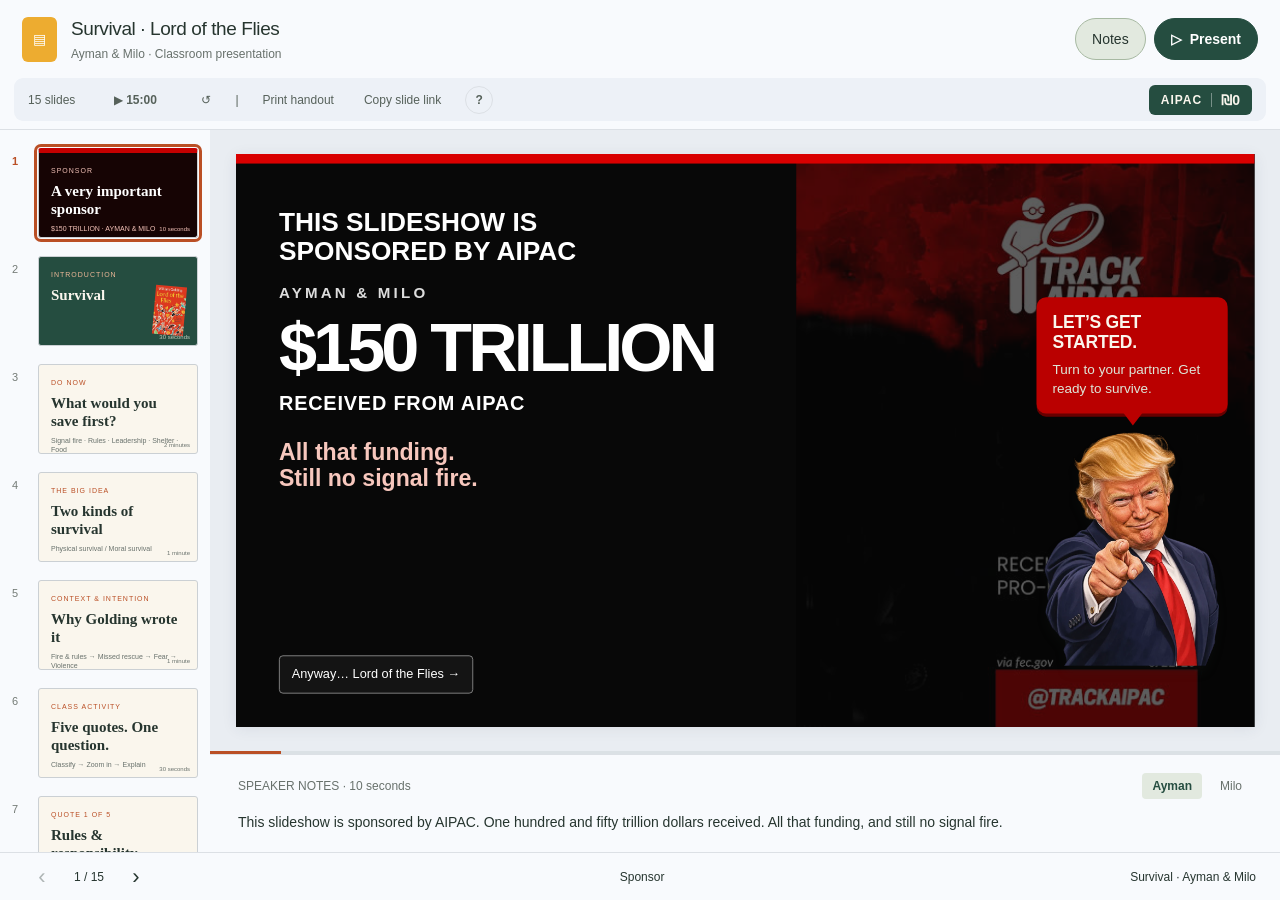
==== survival/index.html @ 1fddcd97 "Show the supplied photo after every correct lesson answer" ====
<!doctype html>
<html lang="en"><head><meta charset="utf-8"><meta name="viewport" content="width=device-width,initial-scale=1"><meta name="description" content="An interactive classroom slide deck on survival in Lord of the Flies, by Ayman and Milo."><title>Survival — Ayman & Milo</title><style>
:root{--chrome:#f8fafd;--workspace:#e9edf2;--line:#dce0e5;--ink:#26352f;--muted:#68716c;--paper:#faf6ed;--accent:#ba4f25;--green:#254d40;--sans:Arial,Helvetica,sans-serif;--serif:Georgia,'Times New Roman',serif}
*{box-sizing:border-box}body{margin:0;background:var(--chrome);font:14px var(--sans);color:var(--ink);height:100dvh;overflow:hidden}button{font:inherit;cursor:pointer;color:inherit}button:disabled{opacity:.35;cursor:default}button:focus-visible,a:focus-visible{outline:3px solid #476dba;outline-offset:3px}button{touch-action:manipulation}button svg{width:20px;height:20px;vertical-align:middle}button,a{-webkit-tap-highlight-color:transparent}h1,h2,h3,p{margin:0}h1,h2,h3{text-wrap:balance}p{text-wrap:pretty}a{color:var(--green)}.app{display:flex;flex-direction:column;height:100dvh}.top{min-height:78px;display:flex;align-items:center;justify-content:space-between;padding:12px 22px;gap:16px}.doc{display:flex;align-items:center;gap:14px;min-width:0}.doc-icon{background:#edac30;color:white;border-radius:6px;display:grid;place-items:center;width:35px;height:45px;flex-shrink:0}.doc-icon svg{width:23px}.doc-name{font-size:19px;font-weight:500;letter-spacing:-.4px}.doc-detail{color:var(--muted);font-size:12px;margin-top:7px}.tools{display:flex;gap:8px;align-items:center}.tool{border:1px solid var(--line);background:transparent;border-radius:24px;min-height:42px;padding:8px 16px;display:inline-flex;gap:8px;align-items:center;justify-content:center;white-space:nowrap}.tool:hover{background:#e5eaf1}.tool.active{background:#e2e9df;border-color:#a7b9a2}.present{background:var(--green);color:white;border-color:var(--green);font-weight:600}.present:hover{background:#193b30}.toolbar{height:43px;background:#edf1f7;margin:0 14px 8px;border-radius:9px;display:flex;align-items:center;justify-content:space-between;padding:0 14px;color:#56615a;font-size:12px}.toolbar-left{display:flex;gap:18px;align-items:center}.toolbar button{background:none;border:0;min-height:36px;padding:6px}.workspace{display:flex;flex:1;min-height:0;border-top:1px solid var(--line)}.filmstrip{width:210px;overflow-y:auto;flex-shrink:0;padding:18px 12px;background:var(--chrome)}.thumb{width:100%;display:flex;align-items:flex-start;gap:9px;border:0;background:none;text-align:left;padding:0;margin:0 0 18px}.thumb-number{color:#747b76;width:17px;font-size:11px;padding-top:7px;flex-shrink:0}.thumb-frame{border:1px solid #cbd0d4;border-radius:3px;overflow:hidden;aspect-ratio:16/9;flex:1;background:var(--paper);position:relative;pointer-events:none}.thumb[aria-current=true] .thumb-frame{outline:3px solid var(--accent);outline-offset:1px}.thumb[aria-current=true] .thumb-number{color:var(--accent);font-weight:700}.thumb-label{font:600 16px var(--serif);line-height:1.2;padding:14px 12px 6px}.thumb-label small{display:block;font:7px var(--sans);text-transform:uppercase;letter-spacing:1px;color:var(--accent);margin-bottom:8px}.thumb-title{background:var(--green);color:var(--paper)}.thumb-title .thumb-label small{color:#efb998}.thumb-rule{height:2px;width:28px;background:var(--accent);margin:0 12px}.thumb-lines{margin:8px 12px;width:63%;height:15px;background:repeating-linear-gradient(to bottom,#c8c9be 0 1px,transparent 1px 5px);opacity:.6}.editor{flex:1;min-width:0;display:flex;flex-direction:column;background:var(--workspace)}.stage{flex:1;min-height:0;display:flex;align-items:center;justify-content:center;padding:24px;overflow:hidden;position:relative}.canvas-wrap{position:relative;flex-shrink:0}.slide{position:absolute;left:0;top:0;width:1280px;height:720px;transform-origin:top left;background:var(--paper);box-shadow:0 3px 18px #2f3d4d16;overflow:hidden;padding:60px 76px 86px;display:flex;flex-direction:column;gap:26px;font-size:25px;line-height:1.45;color:var(--ink)}.slide::after{content:'';position:absolute;left:0;top:0;width:100%;height:8px;background:var(--green)}.slide .eyebrow{font-size:14px;font-weight:700;letter-spacing:2.5px;color:var(--accent);text-transform:uppercase}.slide h1{font:normal 76px/1.06 var(--serif);letter-spacing:-2px;max-width:950px}.slide h2{font:normal 51px/1.12 var(--serif);letter-spacing:-1px}.slide h3{font-size:23px;font-weight:600;margin-bottom:12px}.slide .subtitle{font-size:24px;color:var(--muted);max-width:900px}.slide .slide-footer{position:absolute;bottom:25px;left:76px;right:76px;display:flex;justify-content:space-between;border-top:1px solid #cbcbbb;padding-top:12px;color:#7b8278;font-size:13px}.slide .accent{color:var(--accent)}.slide .two{display:grid;grid-template-columns:1fr 1fr;gap:48px}.slide .divider{border-left:1px solid #cccbbd;padding-left:42px}.slide .big{font:normal 39px/1.25 var(--serif)}.slide .small{font-size:20px;color:var(--muted)}.slide .rule{height:4px;background:var(--accent);width:60px}.slide ul,.slide ol{margin:0;padding-left:26px}.slide li{margin-bottom:14px}.slide .task{padding:20px 24px;background:#e8e9dc;border-left:4px solid var(--green);font-size:22px}.slide .answer{border-top:1px solid #d5d3c5;padding-top:18px;font-size:21px;line-height:1.5}.slide .answer strong{color:var(--accent)}.slide button{border:1px solid #b7c0b5;background:transparent;border-radius:5px;padding:13px 20px;min-height:48px;font-size:19px}.slide button:hover{background:#e6e8da}.slide button.selected{background:var(--green);color:var(--paper);border-color:var(--green)}.slide button.primary{background:var(--green);color:white}.slide .actions{display:flex;gap:12px;flex-wrap:wrap;align-items:center}.slide.cover{background:var(--green);color:var(--paper);justify-content:center;padding-right:390px;gap:26px}.cover .eyebrow{color:#efb998}.cover h1{font-size:100px}.cover .subtitle{color:#d2d9cb}.cover .slide-footer{color:#c1cdbd;border-color:#6e8675}.cover .book{position:absolute;right:95px;top:120px;width:215px;transform:rotate(5deg);box-shadow:10px 15px 28px #0b251b65}.cover .byline{font-size:27px;margin-top:8px}.cover .book-label{position:absolute;right:94px;top:503px;font-size:12px;color:#c1cdbd;width:215px;text-align:center}.quote-text{font:normal 39px/1.35 var(--serif);max-width:1110px}.quote-meta{font-size:19px;color:var(--muted)}.quote-tools{margin-top:auto}.quote-tools .small{margin-bottom:10px}.model{font:normal 25px/1.6 var(--serif)}.model mark{background:#e5dcc5;color:inherit;padding:2px 4px}.model strong{color:var(--accent)}.model-key{display:flex;gap:22px;font-size:17px;color:var(--muted);flex-wrap:wrap}.quiz-options{display:grid;grid-template-columns:1fr 1fr;gap:12px}.quiz-options button{display:flex;text-align:left;gap:16px;align-items:center;font-size:21px;min-height:88px}.quiz-options b{font-size:20px;color:var(--accent)}.quiz-options .correct{border:2px solid var(--green);background:#e2eadb}.quiz-options .wrong{border:2px solid var(--accent);background:#f4ddd0}.quiz-numbers{display:flex;gap:8px}.quiz-numbers button{min-width:44px;padding:8px}.reading-item{padding:13px 0;border-bottom:1px solid #d7d5c6;display:grid;grid-template-columns:330px 1fr;gap:28px;font-size:22px}.closing{justify-content:center}.closing h2{font-size:68px;max-width:1050px}.closing .subtitle{margin-top:10px}.slide-progress{height:3px;background:#dbe1e5}.slide-progress div{height:100%;background:var(--accent);transition:width .2s}.bottom{height:48px;flex-shrink:0;display:flex;align-items:center;justify-content:space-between;padding:0 24px;gap:12px;font-size:12px;background:var(--chrome);border-top:1px solid var(--line)}.nav-controls{display:flex;gap:14px;align-items:center}.nav-controls button{background:none;border:0;min-width:36px;min-height:40px;font-size:22px}.notes{background:var(--chrome);border-top:1px solid var(--line);padding:18px 28px;max-height:210px;overflow:auto;flex-shrink:0}.notes[hidden]{display:none}.notes-heading{display:flex;justify-content:space-between;gap:14px;align-items:center;margin-bottom:12px;font-size:12px;color:var(--muted)}.notes-tabs{display:flex;gap:8px}.notes-tabs button{background:none;border:0;border-radius:4px;padding:6px 10px}.notes-tabs .active{background:#e2e9df;color:var(--green);font-weight:600}.notes p{font-size:14px;line-height:1.65;max-width:1000px}.presenting .top,.presenting .toolbar,.presenting .filmstrip,.presenting .notes,.presenting .bottom{display:none!important}.presenting .stage{padding:0;background:#111}.presenting .workspace{border:0}.presenting .slide{box-shadow:none}.exit-present{display:none;position:fixed;top:14px;right:18px;z-index:20;background:#fffdf1e8;border:0;border-radius:30px;min-height:40px;padding:8px 16px;color:#26352f;font-size:12px}.presenting .exit-present{display:block;opacity:.15}.presenting .exit-present:hover,.presenting .exit-present:focus{opacity:1}.toast{position:fixed;bottom:28px;left:50%;transform:translateX(-50%);background:var(--green);color:white;padding:12px 20px;border-radius:5px;z-index:25;box-shadow:0 4px 12px #0003}.print-only{display:none}.slide [hidden]{display:none!important}
@media(max-width:800px){.top{padding:10px 14px;min-height:70px}.doc-icon{width:29px;height:37px}.doc-name{font-size:15px}.doc-detail{font-size:10px}.tools .tool{padding:8px 12px}.tools .tool span{display:none}.toolbar{margin:0 8px 6px;padding:0 10px}.toolbar-left{gap:8px}.toolbar .hint{display:none}.workspace{flex-direction:column}.filmstrip{width:100%;height:108px;padding:10px;display:flex;gap:14px;overflow-x:auto;overflow-y:hidden;border-bottom:1px solid var(--line)}.thumb{width:135px;flex-shrink:0;margin:0;gap:4px}.thumb-label{font-size:12px;padding:8px}.thumb-label small{font-size:5px;margin-bottom:4px}.thumb-lines{margin-top:5px}.thumb-rule{margin-left:8px}.stage{padding:12px}.notes{max-height:160px;padding:12px 16px}.bottom{padding:0 12px}.bottom .hint{display:none}.slide.mobile{width:680px;height:900px;padding:48px 44px 60px;font-size:28px;gap:27px}.slide.mobile h1{font-size:64px}.slide.mobile h2{font-size:47px}.slide.mobile .two{gap:26px}.slide.mobile .divider{padding-left:25px}.slide.mobile .subtitle{font-size:26px}.slide.mobile .slide-footer{left:44px;right:44px}.slide.mobile.cover{padding-right:44px;padding-bottom:310px}.slide.mobile.cover h1{font-size:76px}.slide.mobile .book{width:130px;top:auto;bottom:94px;right:50px;transform:rotate(4deg)}.slide.mobile .book-label{display:none}.slide.mobile .quote-text{font-size:38px}.slide.mobile .quiz-options{grid-template-columns:1fr}.slide.mobile .quiz-options button{min-height:74px;font-size:24px}.slide.mobile .reading-item{grid-template-columns:1fr;gap:4px;font-size:24px}.slide.mobile .model{font-size:24px;line-height:1.5}.slide.mobile .small{font-size:23px}.slide.mobile .answer{font-size:24px}.slide.mobile .task{font-size:25px}.slide.mobile .eyebrow{font-size:16px}.slide.mobile .model-key{font-size:20px;gap:12px}.slide.mobile.closing h2{font-size:61px}}
@media(prefers-reduced-motion:reduce){*{transition:none!important}}
@media print{@page{size:A4;margin:14mm}body{height:auto;overflow:visible;background:white;color:#111}.app,.exit-present,.toast{display:none!important}.print-only{display:block;font-size:11pt;line-height:1.5}.print-only h1{font:24pt var(--serif);margin-bottom:10pt}.print-only h2{font:17pt var(--serif);margin:16pt 0 7pt}.print-only p{margin-bottom:7pt}.print-only tr{break-inside:avoid}.print-only td,.print-only th{padding:7pt;border:1px solid #aaa;text-align:left;font-size:10pt}.print-only table{width:100%;border-collapse:collapse}}

/* Teaching controls */
#lessonClock{font-variant-numeric:tabular-nums;font-weight:600}#timerToggle{border-radius:5px;min-width:84px}.timer-running{color:var(--green);background:#dce8dd!important}
.model-key{gap:10px}.model-key button{font-size:16px;padding:9px 12px;min-height:40px;border-color:#c5c7b9}.model-key button[aria-pressed=true],.model-key button.selected{background:var(--green);color:var(--paper)}
.model-part{transition:background .18s;padding:1px 3px;border-radius:2px}.model-part.highlighted{background:#e5dcc5;box-shadow:0 0 0 3px #e5dcc5}.model-explanation{font:18px/1.4 var(--sans);color:var(--green);border-left:3px solid var(--accent);padding-left:16px}
.model-slide{gap:12px}.model-slide .model{font-size:19px;line-height:1.45}.word-zoom{display:inline-block;margin-top:6px;font-size:17px}.quote-tools .answer{font-size:18px;line-height:1.35}.quiz-slide{gap:14px}.quiz-slide .quiz-options button{font-size:19px;min-height:72px}.quiz-slide .answer{font-size:18px;line-height:1.35;padding-top:8px}.quiz-controls{display:flex;gap:12px;align-items:center}.quiz-controls .small{margin-right:auto;font-size:17px}.quiz-controls button{font-size:17px;padding:10px 14px;min-height:42px}
.word-highlight{background:#ffe3a8;color:#26352f;padding:2px 6px;border-radius:4px;border-bottom:2px solid var(--accent);font-weight:600}
.preset-box{background:#f3efe6;border:1px solid #d5cfc0;border-left:4px solid var(--green);padding:12px 16px;border-radius:6px;font-size:17px;line-height:1.45;color:var(--ink)}
.preset-box.jack{border-left-color:var(--accent)}
.timeline-stepper{display:flex;gap:6px;flex-wrap:wrap;margin:4px 0}
.timeline-stepper button{font-size:14px;padding:6px 12px;min-height:36px;border-radius:4px;border:1px solid #c5c7b9}
.timeline-stepper button.active{background:var(--green);color:white;border-color:var(--green);font-weight:600}
.timeline-card{background:#e8e9dc;border-radius:6px;padding:12px 16px;font-size:18px;line-height:1.45;border-left:4px solid var(--accent)}
.timeline-badge{display:inline-block;padding:2px 8px;border-radius:12px;font-size:12px;text-transform:uppercase;letter-spacing:1px;font-weight:700;background:var(--accent);color:white;margin-left:8px}
.host-pill{display:inline-flex;align-items:center;gap:6px;font-size:13px;font-weight:700;padding:4px 12px;border-radius:20px;background:#e2e9df;color:var(--green);border:1px solid #a7b9a2}
.host-pill.ayman{background:#faece6;color:var(--accent);border-color:#e8b5a2}
.thesis-box{background:#fbf3ea;border-left:4px solid var(--accent);padding:12px 16px;border-radius:4px;font-size:19px;line-height:1.45}
.starters-box{background:#f0f3eb;border-radius:6px;padding:12px 16px;font-size:16px;line-height:1.45;border:1px solid #c5d0c0}
.connections-grid{display:grid;grid-template-columns:1fr 1fr;gap:8px;max-height:210px;overflow-y:auto;padding-right:6px}
.conn-card{background:#f4f1e8;border:1px solid #dcd7c9;border-radius:5px;padding:8px 12px;font-size:15px;line-height:1.35}
.conn-card strong{color:var(--green);display:block;margin-bottom:2px}
.rubric-grid{display:grid;grid-template-columns:1fr 1fr;gap:8px;font-size:16px}
.rubric-item{display:flex;align-items:center;gap:8px;padding:7px 10px;background:#e9ecdf;border-radius:4px}
.rubric-item.checked{color:var(--green);font-weight:600}
.mv-point{border-bottom:2px solid #2563eb}.mv-context{border-bottom:2px solid #d97706}.mv-evidence{border-bottom:2px solid #16a34a}.mv-zoom{border-bottom:2px solid #7c3aed}.mv-intention{border-bottom:2px solid #ba4f25}.mv-grade9{border-bottom:2px solid #db2777}
.present-controls{display:none;position:fixed;bottom:12px;left:50%;transform:translateX(-50%);border-radius:30px;background:#faf6edeb;padding:4px 10px;z-index:30;box-shadow:0 2px 16px #0002;align-items:center;gap:12px;font-size:12px}.present-controls button{background:transparent;border:0;min-height:38px;min-width:38px}.presenting .present-controls{display:flex;opacity:.3}.presenting .present-controls:hover,.presenting .present-controls:focus-within{opacity:1}
@media(max-width:800px){.toolbar-left{gap:4px}.toolbar button{font-size:11px;padding:5px}.toolbar-left>span:first-child{display:none}.stage{overflow-y:auto;align-items:flex-start}.canvas-wrap{margin:auto 0}.slide.mobile{overflow:visible;padding-bottom:30px}.slide.mobile .slide-footer{position:static;margin-top:auto;padding-top:20px;flex-shrink:0}.slide.mobile .quote-tools{margin-top:25px}.slide.mobile .model{font-size:28px;line-height:1.55}.slide.mobile.model-slide{gap:25px}.slide.mobile .model-key button{font-size:22px;min-height:52px}.slide.mobile .model-explanation{font-size:25px}.slide.mobile .word-zoom{font-size:24px}.slide.mobile.quiz-slide{gap:22px}.slide.mobile .quiz-controls{flex-wrap:wrap}.slide.mobile .quiz-controls button{font-size:24px;min-height:54px}.slide.mobile .quiz-controls .small{font-size:22px;width:100%}.presenting .stage{padding-top:12px;padding-bottom:60px}}
@media print{.present-controls{display:none!important}}

:root{--shadow-soft:0 6px 24px #25352f18}
.thumb-label{display:block;font-size:15px;padding-bottom:6px}.thumb-excerpt{display:block;font-size:7px;line-height:1.3;max-height:24px;overflow:hidden;margin:0 12px;color:var(--muted)}.thumb-duration{position:absolute;bottom:5px;right:7px;font-size:6px;color:var(--muted)}.mini-cover{position:absolute;right:12px;bottom:10px;width:31px;transform:rotate(5deg)}.thumb-title .thumb-label{max-width:115px}.thumb-title .thumb-duration{color:#c1cdbd}
.activity-clock{display:flex;align-items:center;gap:14px;border-top:1px solid #d5cfc0;padding-top:12px;font-size:18px}.activity-clock strong{font-variant-numeric:tabular-nums;font-size:25px;margin-right:auto}.activity-clock button{padding:8px 14px;min-height:42px;font-size:17px}
.slide{gap:18px}.slide .quote-tools{min-height:0}.slide:not(.mobile) .answer{max-height:230px;overflow:auto;padding-right:8px}.slide:not(.mobile).model-slide .model{max-height:270px;overflow:auto}.slide:not(.mobile) .starters-box{max-height:110px;overflow:auto}.slide:not(.mobile) .preset-box{font-size:16px;padding:9px 14px}.slide:not(.mobile) .thesis-box{font-size:17px;padding:9px 14px}.slide:not(.mobile) .reading-item{padding:9px 0;font-size:18px}.slide:not(.mobile) .quote-text{font-size:35px}.slide:not(.mobile) .quote-tools .small{font-size:17px}.slide:not(.mobile) .quote-tools button{font-size:17px;padding:10px 13px}
.bottom{position:relative;z-index:3}.stage{isolation:isolate}.toolbar #helpBtn{border:1px solid var(--line);border-radius:50%;width:28px;min-height:28px;font-weight:600}.present-controls{max-width:calc(100% - 16px)}
dialog{width:min(760px,calc(100% - 32px));max-height:85dvh;overflow:auto;border:1px solid var(--line);border-radius:16px;background:var(--paper);color:var(--ink);padding:28px;box-shadow:var(--shadow-soft)}dialog::backdrop{background:#14241f80;backdrop-filter:blur(3px)}.dialog-head{display:flex;align-items:center;justify-content:space-between;gap:16px;margin-bottom:22px}.dialog-head .eyebrow{font-size:10px;letter-spacing:1.4px;color:var(--accent);margin-bottom:7px}.dialog-head h2{font:30px var(--serif)}.dialog-head button{background:none;border:0;min-width:44px;min-height:44px;font-size:30px}.review-score{display:flex;align-items:center;gap:20px;padding-bottom:20px;border-bottom:1px solid #d5cfc0}.review-score strong{font:48px var(--serif);color:var(--green)}.review-score span,.review-intro{font-size:14px;color:var(--muted);line-height:1.6}.review-intro{margin:16px 0}.review-row{padding:18px 0;border-top:1px solid #d5cfc0;display:flex;align-items:flex-start;gap:20px}.review-row p{font-size:15px;line-height:1.5;margin-top:6px}.review-status{font-size:11px;text-transform:uppercase;letter-spacing:1px;color:var(--accent);font-weight:600}.review-status.right{color:var(--green)}.review-row .review-explanation{font-size:13px;color:var(--muted)}.review-row button{border:1px solid #b7c0b5;border-radius:6px;background:none;min-height:44px;padding:8px 12px;white-space:nowrap;font-size:12px}.shortcuts{display:grid;grid-template-columns:100px 1fr;gap:16px;margin:0}.shortcuts dt{font-weight:600}.shortcuts dd{margin:0;color:var(--muted)}
@media(max-width:800px){.thumb-label{font-size:12px;padding:8px}.thumb-excerpt{font-size:6px;margin:0 8px;max-height:18px}.thumb-duration{font-size:5px}.mini-cover{width:23px;right:8px}.activity-clock{flex-wrap:wrap;font-size:23px}.activity-clock button{min-height:56px;font-size:24px}.slide.mobile .quote-text{font-size:36px}.slide.mobile .quote-tools .answer{font-size:24px}.slide.mobile .model{font-size:26px!important;line-height:1.6!important}.slide.mobile .task{font-size:25px}.slide.mobile .model-key{gap:10px}.slide.mobile .connections-grid{max-height:none;grid-template-columns:1fr}.slide.mobile .conn-card{font-size:24px}.slide.mobile .reading-item{font-size:24px}.slide.mobile .two{grid-template-columns:1fr}.slide.mobile .divider{border-left:0;border-top:1px solid #d5cfc0;padding:24px 0 0!important}.review-row{flex-direction:column;gap:10px}.toolbar-left{gap:2px}.toolbar{padding:0 6px}.toolbar #timerToggle{min-width:65px}.toolbar #helpBtn{width:24px}.canvas-wrap{margin:0}.slide.mobile .slide-footer{margin-top:26px}dialog{padding:20px}.shortcuts{grid-template-columns:85px 1fr;font-size:13px}}
@media print{dialog{display:none!important}}

.slide:not(.mobile).donow-slide{gap:12px}.slide:not(.mobile).donow-slide h2{font-size:46px}.slide:not(.mobile).donow-slide .subtitle{font-size:22px}.slide:not(.mobile).donow-slide .actions button{font-size:17px;padding:9px 15px;min-height:42px}.slide:not(.mobile).donow-slide .task{font-size:20px;padding:14px 18px}.slide:not(.mobile).donow-slide>.small{font-size:18px}

.slide.reading-slide .reading-item{grid-template-columns:1fr;gap:5px;padding:9px 0;font-size:19px;line-height:1.4}
@media(max-width:800px){.slide.mobile.reading-slide .reading-item{font-size:24px}}

.model-part{border-bottom:0!important}.model-part.highlighted{border-bottom:2px solid var(--accent)!important}

.sponsor-slide{background:#080808;color:#fff;font-family:Arial,Helvetica,sans-serif;gap:0;position:absolute;padding:40px 54px 100px}.sponsor-slide::after{height:12px;background:#d90000}.sponsor-slide .slide-footer{display:none}.sponsor-top{display:flex;justify-content:space-between;position:relative;z-index:2;font-size:15px;letter-spacing:2px;font-weight:800}.sponsor-top span:last-child{color:#fff;background:#c50000;padding:5px 10px}.sponsor-copy{position:relative;z-index:2;margin-top:28px;max-width:760px}.sponsor-claim{font-size:33px;line-height:1.1;font-weight:700;text-transform:uppercase}.sponsor-names{font-size:19px;letter-spacing:4px;color:#ddd;margin-top:20px;font-weight:700}.sponsor-money{font-size:90px;line-height:1.05;font-weight:900;letter-spacing:-5px;margin-top:10px;color:#fff}.sponsor-received{font-size:25px;font-weight:700;letter-spacing:1px;margin-top:7px}.sponsor-punchline{font-size:31px;line-height:1.16;margin-top:26px;font-weight:700;color:#f7c7bd}.sponsor-reference{position:absolute;right:0;top:0;height:100%;width:45%;object-fit:cover;object-position:right top;opacity:.35;pointer-events:none}.sponsor-disclaimer{position:absolute;left:54px;bottom:37px;display:flex;flex-direction:column;gap:6px;z-index:2;max-width:760px;font-size:15px;line-height:1.4;color:#fff}.sponsor-disclaimer strong{color:#fff;background:#ba0000;padding:5px 9px;width:fit-content;font-size:15px}.sponsor-start{position:absolute;right:38px;bottom:42px;z-index:3;color:#fff!important;border-color:#999!important;font-size:16px!important;padding:10px 15px!important;background:#141414!important}.thumb-sponsor{background:#160404;color:#fff}.thumb-sponsor .thumb-label small,.thumb-sponsor .thumb-duration,.thumb-sponsor .thumb-excerpt{color:#f4c3b9}.thumb-sponsor{border-top:5px solid #c50000}
@media(max-width:800px){.slide.mobile.sponsor-slide{padding:42px 42px 190px;min-height:1000px!important;overflow:hidden}.sponsor-top{font-size:13px;letter-spacing:1px;gap:14px}.sponsor-copy{margin-top:55px}.sponsor-claim{font-size:36px}.sponsor-money{font-size:68px;letter-spacing:-4px;margin-top:24px}.sponsor-received{font-size:26px}.sponsor-names{margin-top:42px;font-size:23px}.sponsor-punchline{font-size:39px;margin-top:48px}.sponsor-reference{width:100%;opacity:.22}.sponsor-disclaimer{left:42px;right:42px;bottom:126px;max-width:none;font-size:21px}.sponsor-disclaimer strong{font-size:20px}.sponsor-start{left:42px;right:auto;bottom:42px;font-size:24px!important;min-height:56px}}

.slide.with-coach{padding-right:365px}.classroom-coach{position:absolute;right:40px;bottom:77px;width:250px;display:flex;flex-direction:column;align-items:center;z-index:1}.classroom-coach img{display:block;width:220px;height:294px;object-fit:contain;object-position:bottom;filter:drop-shadow(0 9px 6px #23342a18)}.coach-bubble{background:var(--green);color:var(--paper);padding:19px 20px;border-radius:12px;position:relative;margin-bottom:23px;width:100%;box-shadow:0 4px 0 #182c23}.coach-bubble:after{content:'';position:absolute;bottom:-15px;left:45%;border-left:13px solid transparent;border-right:13px solid transparent;border-top:17px solid var(--green)}.coach-bubble strong{font:800 22px/1.15 var(--sans);display:block;letter-spacing:-.3px}.coach-bubble p{font:17px/1.4 var(--sans);margin-top:10px;color:#dde6d8}.slide.with-coach.coach-activity h2{font-size:48px}.slide.with-coach.coach-activity .big{font-size:32px}.slide.with-coach.coach-activity ol{font-size:22px!important;line-height:1.5!important}.slide.with-coach.coach-activity .task{font-size:19px}.slide.with-coach.coach-closing h2{font-size:56px}.slide.with-coach.donow-slide{gap:10px}.slide.with-coach.donow-slide h2{font-size:43px}.slide.with-coach.donow-slide .subtitle{font-size:21px}.slide.with-coach.donow-slide .actions{gap:8px}.slide.with-coach.donow-slide .actions button{font-size:16px;padding:8px 11px}.slide.with-coach.donow-slide .preset-box{font-size:15px;padding:8px 12px}.slide.with-coach.donow-slide .task{font-size:18px}.slide.with-coach.donow-slide>.small{font-size:17px}.slide.with-coach.donow-slide .activity-clock{font-size:17px;gap:10px}.slide.with-coach.donow-slide .activity-clock button{font-size:16px}
@media(max-width:800px){.slide.mobile.with-coach{padding-right:44px}.slide.mobile.with-coach .classroom-coach{position:relative;right:auto;bottom:auto;width:100%;flex-direction:row;gap:22px;margin-top:20px;align-items:center}.slide.mobile.with-coach .classroom-coach img{width:185px;height:247px;order:0;flex-shrink:0}.slide.mobile.with-coach .coach-bubble{width:auto;flex:1;order:1;margin:0}.slide.mobile.with-coach .coach-bubble:after{left:-16px;bottom:40%;border-top:13px solid transparent;border-bottom:13px solid transparent;border-left:0;border-right:17px solid var(--green)}.slide.mobile.with-coach .coach-bubble strong{font-size:25px}.slide.mobile.with-coach .coach-bubble p{font-size:23px}.slide.mobile.with-coach.donow-slide .actions button{font-size:24px;padding:12px 16px;min-height:56px}.slide.mobile.with-coach.donow-slide .subtitle{font-size:26px}.slide.mobile.with-coach.donow-slide .task,.slide.mobile.with-coach.donow-slide .preset-box{font-size:24px}.slide.mobile.with-coach.donow-slide>.small{font-size:23px}.slide.mobile.with-coach.donow-slide .activity-clock{font-size:23px}.slide.mobile.with-coach.donow-slide .activity-clock button{font-size:24px}.slide.mobile.with-coach.coach-activity ol{font-size:26px!important}.slide.mobile.with-coach.coach-activity .task{font-size:25px}.slide.mobile.with-coach.coach-closing h2{font-size:56px}}

/* A shared content column keeps the character clear of the teaching material. */
.slide.with-coach{padding-right:340px;gap:0}.slide-body{display:flex;flex-direction:column;gap:16px;min-height:0;max-height:100%;overflow:auto;scrollbar-width:thin;padding-right:10px;padding-bottom:8px}.slide-body>*{flex-shrink:0}.slide.with-coach .classroom-coach{right:34px;width:240px;bottom:77px}.slide-body h2{font-size:43px}.slide-body .two{gap:24px}.slide-body .big{font-size:35px}.slide-body .quote-text{font-size:31px!important;line-height:1.2}.slide-body .answer{max-height:none!important;overflow:visible!important}.slide-body .model{max-height:none!important}.slide.with-coach.cover{padding-right:340px}.cover .slide-body{overflow:visible}.cover .book,.cover .book-label{display:none}.sponsor-slide .classroom-coach{z-index:3;bottom:112px}.sponsor-slide .coach-bubble{background:#ba0000;box-shadow:0 4px 0 #670000}.sponsor-slide .coach-bubble:after{border-top-color:#ba0000}.sponsor-slide .sponsor-start{right:auto;left:54px}.sponsor-slide .slide-body{overflow:visible}.slide-body .sponsor-copy{margin-top:28px}.slide-body .sponsor-money{font-size:86px}.slide-body .sponsor-punchline{font-size:29px}.balance-chip{display:inline-flex;align-items:center;gap:9px;white-space:nowrap;background:var(--green);color:var(--paper);border-radius:6px;padding:7px 12px;font-size:14px}.balance-chip b{font:900 12px var(--sans);letter-spacing:1px;padding-right:9px;border-right:1px solid #ffffff60}.balance-chip strong{font-variant-numeric:tabular-nums}.money-result{display:flex;align-items:center;gap:13px;padding:13px 16px;border:2px solid var(--green);border-radius:8px;background:#e7eee1;color:var(--green);margin-top:10px}.aipac-sign{display:inline-block;flex-shrink:0;background:#143b62;color:#fff;border:2px solid #fff;outline:1px solid #143b62;border-radius:4px;font:900 21px/1 var(--sans);letter-spacing:1px;padding:12px}.money-result strong{font:800 21px/1.2 var(--sans)}.money-result p{font:16px/1.4 var(--sans);margin-top:4px}.money-result.lost{background:#f9e8e1;color:#893b28;border-color:#a84a34}.scoring-rule{font-size:16px;color:var(--muted);margin-top:8px}.quiz-slide .slide-body{gap:8px}.quiz-slide .slide-body h2{font-size:36px}.quiz-slide .quiz-options button{min-height:64px;font-size:17px}.quiz-options button:disabled,.quote-tools .actions button:disabled{opacity:1;cursor:default}.quiz-options button:disabled:not(.correct):not(.wrong){color:var(--muted)}.review-bank{display:flex;align-items:center;gap:14px;padding:20px 0;border-bottom:1px solid var(--line)}.review-bank>strong{font-size:28px}.review-bank>span:last-child{font-size:13px;color:var(--muted)}
@media(max-width:800px){.balance-chip{font-size:12px;padding:6px 8px;gap:7px}.balance-chip b{font-size:10px;padding-right:6px}.toolbar #copyBtn{display:none}.slide.mobile.with-coach{padding-right:44px;gap:22px}.slide.mobile .slide-body{overflow:visible;max-height:none;padding:0;gap:24px}.slide.mobile .slide-body h2{font-size:47px}.slide.mobile .slide-body .quote-text{font-size:36px!important}.slide.mobile .slide-body .big{font-size:39px}.slide.mobile .classroom-coach{position:relative;right:auto;bottom:auto;width:100%}.slide.mobile.sponsor-slide .sponsor-start{position:static;align-self:flex-start;margin-top:16px}.slide.mobile.sponsor-slide{padding-bottom:42px}.slide.mobile .slide-body .sponsor-copy{margin-top:25px}.slide.mobile .slide-body .sponsor-money{font-size:68px}.slide.mobile .slide-body .sponsor-punchline{font-size:36px}.slide.mobile .money-result{padding:17px;gap:16px}.slide.mobile .aipac-sign{font-size:24px;padding:14px}.slide.mobile .money-result strong{font-size:26px}.slide.mobile .money-result p{font-size:23px}.slide.mobile .scoring-rule{font-size:23px}.slide.mobile .quiz-options button{font-size:24px;min-height:74px}.slide.mobile .quiz-slide .slide-body{gap:22px}.review-bank{flex-wrap:wrap}.review-bank>span:last-child{width:100%}}
@media print{.classroom-coach,.balance-chip{display:none!important}}

.money-result>div{flex:1;min-width:0}.correct-answer-photo{display:block;width:160px;height:auto;aspect-ratio:638/480;object-fit:contain;border-radius:5px;flex-shrink:0}
@media(max-width:800px){.slide.mobile .money-result.earned{flex-wrap:wrap}.slide.mobile .money-result>div{min-width:280px}.slide.mobile .correct-answer-photo{width:100%;max-width:300px;margin-top:4px}}
</style></head><body><div class="app"><header class="top"><div class="doc"><div class="doc-icon" aria-hidden="true">▤</div><div><h1 class="doc-name">Survival · Lord of the Flies</h1><p class="doc-detail">Ayman &amp; Milo <span aria-hidden="true">·</span> Classroom presentation</p></div></div><div class="tools"><button class="tool" id="notesToggle" aria-pressed="true" title="Toggle speaker notes">Notes</button><button class="tool present" id="presentBtn" aria-label="Present slideshow">▷ <span>Present</span></button></div></header><div class="toolbar"><div class="toolbar-left"><span>15 slides</span><button id="timerToggle" aria-label="Start lesson timer" title="Start or pause the 15-minute timer">▶ <span id="lessonClock">15:00</span></button><button id="timerReset" aria-label="Reset lesson timer" title="Reset timer">↺</button><span aria-hidden="true">|</span><button id="printBtn">Print handout</button><button id="copyBtn">Copy slide link</button><button id="helpBtn" aria-label="Keyboard shortcuts">?</button></div><span class="balance-chip" aria-label="AIPAC score balance"><b>AIPAC</b><strong id="balanceValue">₪0</strong></span></div><div class="workspace"><nav class="filmstrip" id="filmstrip" aria-label="Slide thumbnails"></nav><div class="editor"><main class="stage" id="stage" aria-label="Current slide"><div class="canvas-wrap" id="canvasWrap"><article class="slide" id="slide" aria-label="Slide content"></article></div></main><div class="slide-progress" aria-hidden="true"><div id="progress"></div></div><section class="notes" id="notes" aria-label="Speaker notes"><div class="notes-heading"><span>SPEAKER NOTES <span id="noteTime"></span></span><div class="notes-tabs"><button id="aymanTab" class="active">Ayman</button><button id="miloTab">Milo</button></div></div><p id="noteText"></p></section></div></div><footer class="bottom"><div class="nav-controls"><button id="previous" aria-label="Previous slide">‹</button><span id="slideStatus" role="status"></span><button id="next" aria-label="Next slide">›</button></div><span class="hint" id="sectionName"></span><span>Survival · Ayman &amp; Milo</span></footer></div><div class="present-controls"><button id="presentPrevious" aria-label="Previous presentation slide">‹</button><span id="presentCount"></span><button id="presentNext" aria-label="Next presentation slide">›</button><button id="exitPresent">Exit · Esc</button></div><dialog id="reviewDialog" aria-labelledby="reviewTitle"><div class="dialog-head"><div><p class="eyebrow">SURVIVAL · REVISION</p><h2 id="reviewTitle">Quiz review</h2></div><button data-close-dialog aria-label="Close quiz review">×</button></div><div id="reviewBody"></div></dialog><dialog id="helpDialog" aria-labelledby="helpTitle"><div class="dialog-head"><h2 id="helpTitle">Keyboard shortcuts</h2><button data-close-dialog aria-label="Close shortcuts">×</button></div><dl class="shortcuts"><dt>← / →</dt><dd>Previous / next slide</dd><dt>F</dt><dd>Enter / exit presentation</dd><dt>Esc</dt><dd>Close a dialog or exit presentation</dd><dt>N</dt><dd>Show / hide speaker notes</dd><dt>P</dt><dd>Switch between Ayman and Milo</dd><dt>A / B / C / D</dt><dd>Answer the current quiz question</dd><dt>Home / End</dt><dd>First / last slide</dd></dl></dialog><div class="print-only" id="printSheet"></div><script>

const NEEDS = [
  ["fire", "A signal fire & smoke", "Smoke is how a ship spots you; represents moral duty, foresight, and rescue."],
  ["rules", "Rules everyone obeys", "The conch, assemblies, and shared accountability before impulse takes over."],
  ["leader", "A responsible leader", "Someone who enforces unglamorous, vital tasks like shelters and fire watches."],
  ["shelter", "Shelters & huts", "Protection from storms and reassurance for frightened littluns at night."],
  ["food", "Hunting & meat", "Fruit grows freely on the island; hunting pigs is a thrilling luxury, not a necessity."]
];

const PRESETS = {
  ralph: ["fire", "rules", "leader", "shelter", "food"],
  jack: ["food", "leader", "shelter", "rules", "fire"]
};

const PRESET_COPY = {
  ralph: "Ralph’s Hierarchy (Civilised Survival): Rescue comes first. Rules exist so the signal fire stays lit even when boys get bored. Meat is last because fruit already keeps them alive — hunting is an obsession, not a necessity.",
  jack: "Jack’s Hierarchy (Primal Survival): Meat, excitement, and a strong chief come first. The signal fire is dead last. In Chapter 4, this exact priority causes them to miss a passing rescue ship."
};

const TIMELINE = [
  { ch: "Ch. 1–2", title: "Fire & Rules", state: "Moral High", desc: "Boys elect Ralph, establish the conch, and light the mountain fire with Piggy's glasses. Survival means rescue." },
  { ch: "Ch. 4", title: "Ship Missed", state: "Split Opens", desc: "Jack lets the fire go out to kill his first pig. Physical appetite defeats long-term rescue." },
  { ch: "Ch. 5–6", title: "Fear & Beast", state: "Decay", desc: "Fear of the 'beast' replaces logic. Simon warns 'maybe it's only us', recognizing the internal threat." },
  { ch: "Ch. 8–9", title: "Pig's Head & Simon", state: "Tribalism", desc: "Jack forms a rival tribe. In a frenzied survival dance, the boys beat Simon to death." },
  { ch: "Ch. 10–11", title: "Glasses & Piggy", state: "Collapse", desc: "Jack steals Piggy's glasses (reason/fire). Roger crushes Piggy and the conch with a boulder." },
  { ch: "Ch. 12", title: "Ironic Rescue", state: "Pyrrhic", desc: "Ralph is hunted like a pig until a naval officer arrives. Their bodies survive, but innocence is dead." }
];

const CONTEXT = [
  {
    tag: "1939–45 · AO3",
    title: "WWII & Royal Navy Trauma",
    text: "Golding served in the Royal Navy during the Second World War and took part in the Normandy landings. He realised atrocities weren't committed by 'monsters', but by ordinary, educated men stripped of restraint."
  },
  {
    tag: "1858 · Intertextuality",
    title: "Refuting 'The Coral Island'",
    text: "In R.M. Ballantyne’s Victorian novel 'The Coral Island', British boys named Ralph and Jack stay polite, Christian, and heroic. Golding deliberately reuses their names to expose Victorian colonial arrogance as a dangerous fantasy."
  },
  {
    tag: "1651 · Philosophy",
    title: "Hobbes' State of Nature",
    text: "Philosopher Thomas Hobbes argued in 'Leviathan' that without a strong social contract and laws, human instinct drives society into a war of all against all, leaving life 'solitary, poor, nasty, brutish, and short'."
  },
  {
    tag: "1954 · Cold War Irony",
    title: "The Naval Cruiser Ending",
    text: "The British naval officer rescues the boys and scolds them for lacking 'a better show' — yet he steps back onto a warship fighting an atomic war. Golding warns that the 'civilised' adult world is playing the exact same deadly game."
  }
];

const QUOTES = [
  {
    id: "rules",
    text: "We’ve got to have rules and obey them. After all, we’re not savages. We’re English, and the English are best at everything.",
    highlight: "not savages. We’re English",
    who: "Jack",
    chapter: "Chapter 2",
    best: "civilised",
    zoom: "‘savages’ / ‘English’ — Dramatic Irony & Jingoistic Hubris",
    line: "Early Jack believes rules and English superiority automatically protect their humanity. Bitter dramatic irony: he becomes the painted chief of Castle Rock. Golding dismantles the myth that nationality equals civilisation.",
    miss: "This isn't a practical plan for food or shelter. The sharper point is moral: Jack thinks being English guarantees moral survival. It doesn't.",
    note: "Jack links English identity to moral superiority. His later violence makes this ironic: nationality cannot guarantee civilised behaviour."
  },
  {
    id: "smoke",
    text: "If a ship comes near the island they may not notice us. So we must make smoke on top of the mountain. We must make a fire.",
    highlight: "must make smoke",
    who: "Ralph",
    chapter: "Chapter 2",
    best: "both",
    zoom: "‘must’ (Anaphoric modal verb of duty) & ‘smoke’ (Symbol of rescue)",
    line: "Repeating the modal verb 'must' turns rescue into an ethical obligation. Smoke is physically needed for a ship to spot them, yet tending the fire requires discipline, cooperation, and Piggy's intellect (glasses).",
    miss: "If you only pick 'physical', you miss the moral discipline required. If you only pick 'civilised', you forget a real ship needs real smoke.",
    note: "Modal verb ‘must’ frames rescue as moral duty; smoke unites physical salvation with civilised discipline."
  },
  {
    id: "hunt",
    text: "Kill the pig. Cut her throat. Spill her blood.",
    highlight: "Kill ... Cut ... Spill",
    who: "The Hunters",
    chapter: "Chapter 4",
    best: "physical",
    zoom: "‘Kill / Cut / Spill’ — Violent monosyllabic imperatives & ritual chant",
    line: "Rhythmic, trochaic chanting overrides rational speech. Physical bloodlust replaces moral survival: the hunters get roast pork at the exact moment the fire dies and a real rescue ship sails past.",
    miss: "This is primal appetite crushing moral duty. They win a short-term feast at the price of going home.",
    note: "Violent monosyllables (‘Kill/Cut/Spill’) show ritual bloodlust replacing reason as the rescue ship passes."
  },
  {
    id: "beast",
    text: "Maybe there is a beast… maybe it’s only us.",
    highlight: "maybe it’s only us",
    who: "Simon",
    chapter: "Chapter 5",
    best: "civilised",
    zoom: "‘only us’ — Inclusive first-person plural pronoun & hesitant modal ‘maybe’",
    line: "Simon locates the threat inside human nature rather than the jungle. If the beast is internal, spears, meat, and shelters can never keep them safe — only moral self-restraint can.",
    miss: "Simon gives no practical tip on hunting or shelter. He exposes that the true threat to survival is human evil.",
    note: "Inclusive pronoun ‘us’ relocates the threat from the jungle into human nature itself."
  },
  {
    id: "wept",
    text: "Ralph wept for the end of innocence, the darkness of man’s heart, and the fall through the air of the true, wise friend called Piggy.",
    highlight: "darkness of man’s heart",
    who: "The Narrator",
    chapter: "Chapter 12",
    best: "civilised",
    zoom: "‘darkness of man’s heart’ — Climactic tricolon & moral epiphany",
    line: "A naval cruiser has just saved Ralph's life, yet he weeps uncontrollably. Physical survival arrives at the exact moment Ralph confronts the death of innocence, wisdom (Piggy), and human goodness.",
    miss: "Physical survival is already guaranteed by the officer. Ralph weeps because moral survival has failed.",
    note: "The three losses form a tricolon. Physical rescue arrives, but Ralph recognises that innocence and friendship cannot be restored."
  }
];

const MODEL_MOVES = [
  {
    "role": "point",
    "cls": "mv-point",
    "label": "1. Argument",
    "text": "Golding presents survival as dependent on cooperation and responsibility."
  },
  {
    "role": "context",
    "cls": "mv-context",
    "label": "2. Context",
    "text": "His wartime experience informs the novel’s concern with human cruelty."
  },
  {
    "role": "evidence",
    "cls": "mv-evidence",
    "label": "3. Evidence",
    "text": "Ralph calls the signal fire the “most important thing”, prioritising rescue."
  },
  {
    "role": "zoom",
    "cls": "mv-zoom",
    "label": "4. Analysis",
    "text": "The superlative “most” establishes his priorities. Fire symbolises hope, but maintaining it requires cooperation. When the hunters let it go out and miss a ship, Golding exposes the cost of neglecting shared responsibilities."
  },
  {
    "role": "intention",
    "cls": "mv-intention",
    "label": "5. Intention",
    "text": "Resources alone cannot ensure survival; the boys must use them responsibly."
  },
  {
    "role": "grade9",
    "cls": "mv-grade9",
    "label": "6. Ending",
    "text": "The final fire complicates this idea. Intended to kill Ralph, it attracts rescue instead, showing how the same resource can preserve life or threaten it."
  }
];

const ROLE_HELP = {
  point: "Open with a big conceptual idea — no quote yet. Contrast physical vs. moral survival.",
  context: "Weave in WWII or 'The Coral Island' as a reason why Golding writes this way.",
  evidence: "Embed a concise, high-value quotation smoothly inside your sentence.",
  zoom: "Isolate specific word classes (abstract nouns, dynamic verbs) and explain their effect.",
  intention: "Zoom out to Golding's warning to post-war readers about human nature.",
  grade9: "End with structural irony — connecting back to the ending of the novel."
};

const QUIZ = [
  {
    host: "Ayman",
    q: "What does Ralph’s signal fire primarily symbolise?",
    opts: [
      "A cooking fire to roast wild boar",
      "A moral duty of rescue and their only link to civilisation",
      "A weapon to burn down Castle Rock",
      "A distress signal for passing planes"
    ],
    ans: 1,
    why: "Ralph insists smoke is their only link to the civilised world. Jack turns fire into a tool for cooking meat — capturing the clash between moral and physical survival."
  },
  {
    host: "Milo",
    q: "Who boasts in Chapter 2 that the English are 'not savages' and 'best at everything'?",
    opts: ["Ralph", "Piggy", "Jack", "Roger"],
    ans: 2,
    why: "Jack says this in Chapter 2 — heavy dramatic irony, since he becomes the painted tyrant who abandons every rule."
  },
  {
    host: "Ayman",
    q: "In Chapter 4, a ship passes on the horizon with no smoke on the mountain. Why?",
    opts: [
      "Jack stole Piggy's glasses",
      "The hunters let the fire go out to kill their first pig",
      "A tropical storm soaked the wood",
      "Ralph forgot to assign fire duty"
    ],
    ans: 1,
    why: "Jack's hunters prioritise immediate physical gratification (meat and hunting glory) over long-term rescue."
  },
  {
    host: "Milo",
    q: "When Simon suggests 'maybe it’s only us' in Chapter 5, how does he redefine survival?",
    opts: [
      "He proves the littluns imagined the beast",
      "He shows spears and shelters cannot protect them from internal human evil",
      "He warns that a naval battle is approaching",
      "He argues they should move to Castle Rock"
    ],
    ans: 1,
    why: "Simon sees that the threat isn't an external monster — it is human nature itself. Physical weapons cannot defeat an internal flaw."
  },
  {
    host: "Ayman",
    q: "Why are Piggy’s glasses crucial to an essay on survival?",
    opts: [
      "They are used to signal ships with reflections",
      "They represent intellect and science, literally needed to spark the fire of rescue",
      "They symbolise the authority of the conch",
      "They prove Piggy is physically strongest"
    ],
    ans: 1,
    why: "Reason lights the signal fire. When Jack steals the glasses in Chapter 10, he steals intellect and any hope of rescue."
  },
  {
    host: "Milo",
    q: "Why is the naval officer's arrival in Chapter 12 deeply ironic?",
    opts: [
      "Ralph refuses to leave the island",
      "Their bodies are rescued, yet their innocence is destroyed — and the officer returns to an atomic war",
      "Jack is arrested and put on trial",
      "The island catches fire and sinks"
    ],
    ans: 1,
    why: "Physical survival is granted at the cost of moral ruin, and the 'adult' warship saving them is fighting the exact same savage war on a global scale."
  }
];

QUIZ[4].why="The glasses make fire possible. Their theft deprives Ralph’s group of its means of lighting a signal fire and gives Jack control of this resource.";
QUIZ[5].opts[1]="They escape the island’s violence, but the officer belongs to an adult world also at war";
QUIZ[5].why="The rescue ends Ralph’s immediate danger. The officer’s warship makes the ending ironic because adult society also engages in organised violence.";
const CLASS_LINKS = [
  ["Ralph (Charlie, Lucas & Sana)", "Champions moral survival through the signal fire, assemblies, and shelters."],
  ["Jack (Amelia & Sophia)", "Embodies primal, physical survival of the fittest — hunting, meat, and tyranny."],
  ["Piggy (Honour, Issy & Riley)", "Represents rational intellect; his glasses literally ignite the fire of rescue."],
  ["Simon (Jasmine, Immi & Lily)", "Recognises that survival fails from within ('maybe it's only us'), not from an external beast."],
  ["Roger (Eleanor & Azalia)", "Shows what happens when civilised taboos vanish: pure sadism replaces social restraint."],
  ["Conflict (Freddie & Hadley)", "The central clash between Ralph and Jack IS the clash between moral rescue and savage appetite."],
  ["Leadership (Azeen, Bastiaan & Rizwan)", "Democratic leadership preserves long-term survival; autocratic leadership feeds short-term bloodlust."],
  ["Violence (Harry, Gerard & Jayden)", "Ritual violence ('Kill the pig') replaces law when physical survival overrides empathy."],
  ["The Beast (Darcey & Luna)", "Fear of the beast drives the boys to abandon rescue for Jack's violent protection."],
  ["The Island (Libby, Clem & Evie)", "Provides abundant fruit and water — proving human nature, not nature itself, destroys them."],
  ["The Littluns (Alesha & Pru)", "How the older boys treat the vulnerable littluns tests whether civilised care survives."]
];

const FURTHER_READING = [
  {
    title: "Key Chapters to Re-read Tonight",
    detail: "Ch. 2 (Fire on the Mountain), Ch. 4 (Painted Faces & Long Hair), Ch. 5 (Beast from Water), Ch. 11 (Castle Rock), Ch. 12 (Cry of the Hunters)."
  },
  {
    title: "R.M. Ballantyne — 'The Coral Island' (1858)",
    detail: "Read Chapters 1–4 to compare Ballantyne's cheerful, imperial boy-heroes with Golding's realistic breakdown of order."
  },
  {
    title: "Thomas Hobbes — 'Leviathan' (1651, Ch. 13)",
    detail: "Explains the 'State of Nature': why human beings need laws and shared authority to prevent life becoming 'brutish and short'."
  },
  {
    title: "William Golding — 'Fable' (1965 Essay)",
    detail: "Golding's own reflection on WWII, explaining why he wrote the novel to show that defects of society trace back to human nature."
  }
];


const esc = s => String(s).replace(/[&<>"']/g, c => `&#${c.charCodeAt(0)};`);
const COVER = '[data-uri]';
const PARODY_IMAGE='[data-uri]';
const slides = [
 {title:'A very important sponsor',section:'Sponsor',time:'10 seconds',type:'sponsor',ayman:'This slideshow is sponsored by AIPAC. One hundred and fifty trillion dollars received. All that funding, and still no signal fire.',milo:'Pause after the opening line, then move to the Survival title slide.'},
 {title:'Survival',section:'Introduction',time:'30 seconds',type:'cover',ayman:'Good morning everyone. We’re Ayman and Milo, and our revision lesson is on Survival in Lord of the Flies. Not the Hollywood adventure version — Golding’s version: the difference between keeping your body alive and keeping your humanity alive. Get a pen and your exercise book ready.',milo:'Every quote, word zoom, and sentence starter on screen today can go straight into your essay notes. Let’s dive straight into the Do Now.'},
 {title:'What would you save first?',section:'Do now',time:'2 minutes',type:'donow',ayman:'[Ayman sets the task] “You have two minutes in silence in your books. You’ve crash-landed on an uninhabited island — no adults, no phones. Choose your top 3 priorities, or click Ralph vs. Jack on screen. Complete this sentence: Without my first priority, the first thing that breaks down is...”',milo:'[Milo takes answers] “Let’s hear two rankings from the room. [Take 2 hands]. Look at the split on screen: Ralph puts the Fire and Rules first because he wants rescue. Jack puts Meat and Power first. That gap is the entire novel.”'},
 {title:'Two kinds of survival',section:'The big idea',time:'1 minute',type:'idea',ayman:'[Ayman explains thesis] “Golding splits survival in two. Physical Survival is food, spears, and staying breathing — Jack’s tribe eats roast pork, so biologically they succeed. Moral Survival is rules, empathy, and staying human — Ralph and Piggy’s signal fire. In Golding’s eyes, a full stomach means nothing if your humanity is dead.”',milo:'[Milo challenges class] “Look at the question on screen: A boy is well-fed, painted, and hunting another child. Has he survived? [Click Reveal Thesis]. Physical victory, total moral defeat.”'},
 {title:'Why Golding wrote it',section:'Context & intention',time:'1 minute',type:'context',ayman:'[Ayman introduces timeline] “Golding served in the Royal Navy during WWII and saw ordinary, educated men commit atrocities. Click through our Arc of Decay on screen: in Chapter 1 they agree on fire, by Chapter 4 Jack lets the fire die for meat, and by Chapter 11 Piggy is murdered.”',milo:'[Milo adds context] “Golding wrote this to refute The Coral Island (1858), where British boys remain noble and polite. And remember Hobbes’ Leviathan: without strong laws, human life becomes brutish and short.”'},
 {title:'Five quotes. One question.',section:'Class activity',time:'30 seconds',type:'activity',ayman:'[Ayman explains framework] “For each of our 5 quotes, we want you to call out: Physical, Moral, or Both. We’ll test your interpretation, zoom in on key word classes, and give you the Grade 9 note.”',milo:'[Milo reminds class] “Keep an eye out for modal verbs, abstract nouns, and structural irony. Have your pens ready.”'},
 ...QUOTES.map((q,i)=>({title:['Rules & responsibility','The signal fire','Hunting & violence','The beast within','The price of rescue'][i],section:`Quote ${i+1} of 5`,time:'45 seconds',type:'quote',quoteIndex:i,ayman:`[Ayman leads Quote ${i+1}] “Speaker: ${q.who}, ${q.chapter}. Call out: Physical, Moral, or Both? [Click vote button]. Look at the focus words: ${q.highlight}.”`,milo:`[Milo zooms in] “Linguistic focus: ${q.zoom}. One-line note to copy: ${q.note}”`})),
 {title:'Build an analytical paragraph',section:'Model paragraph',time:'2 minutes',type:'model',ayman:'[Ayman reads paragraph] “Here is our model analytical paragraph. Notice how it builds: Point, Context, Evidence, Word Zoom, Intention, and Structural Ending.”',milo:'[Milo unpacks moves] “Notice the zoom on abstract nouns law and rescue versus superlative most and the symbolism of the fire. Click each button to see how a sentence develops the argument.”'},
 {title:'What do you remember?',section:'Quick quiz',time:'2 minutes',type:'quiz',ayman:'[Ayman hosts Q1, Q3, Q5] “Six rapid-fire questions! I’m hosting Questions 1, 3, and 5. Question 1: What does Ralph’s signal fire primarily symbolise? Shout A, B, C or D!”',milo:'[Milo hosts Q2, Q4, Q6] “My turn for Question 2: Who boasts in Chapter 2 that the English are not savages? Shout it out!”'},
 {title:'Keep exploring',section:'Further reading',time:'1 minute',type:'reading',ayman:'[Ayman highlights links] “Look at our whole-class connection grid: our theme of Survival connects directly to Charlie, Lucas and Sana’s Ralph, Amelia and Sophia’s Jack, and Darcey and Luna’s Beast!”',milo:'[Milo recommends reading] “Tonight, re-read Chapters 2, 4, and 12, and check out Hobbes’ Leviathan or Golding’s essay Fable.”'},
 {title:'What does it mean to survive?',section:'Final discussion',time:'1 minute',type:'closing',ayman:'[Ayman delivers final takeaway] “Our final thesis to memorise: Survival in this novel is not just staying alive; it is the tragic, losing battle to stay human long enough to be rescued.”',milo:'[Milo thanks class] “Thank you everyone! Click Print Handout to take home the revision notes.”'}
];

const hashMatch=location.hash.match(/^#slide=(\d+)$/);
const state={
 modelFocus:null,
 index:hashMatch?Math.max(0,Math.min(slides.length-1,Number(hashMatch[1])-1)):0,
 speaker:'ayman',
 notes:window.innerWidth>800,
 presenting:false,
 selected:[],
 revealed:{},
 picks:{},
 question:0,
 answers:QUIZ.map(()=>null),
 preset:null,
 thesisRevealed:false,
 timelineStep:0,
 showStarters:false,
 showConnections:false,
 showZoomHighlight:{}
};
const storageKey='survival-lesson-parody-v1';
try {
 const saved=JSON.parse(localStorage.getItem(storageKey)||'null');
 if(saved&&typeof saved==='object'){
  if(!hashMatch&&Number.isInteger(saved.index))state.index=Math.max(0,Math.min(slides.length-1,saved.index));
  if(['ayman','milo'].includes(saved.speaker))state.speaker=saved.speaker;
  if(typeof saved.notes==='boolean')state.notes=saved.notes;
  if(Array.isArray(saved.selected))state.selected=[...new Set(saved.selected)].filter(id=>NEEDS.some(n=>n[0]===id)).slice(0,3);
  if(Number.isInteger(saved.question))state.question=Math.max(0,Math.min(QUIZ.length-1,saved.question));
  if(saved.picks&&typeof saved.picks==='object')for(const q of QUOTES){if(['physical','civilised','both'].includes(saved.picks[q.id]))state.picks[q.id]=saved.picks[q.id]};
  if(Array.isArray(saved.answers)&&saved.answers.length===QUIZ.length)state.answers=saved.answers.map(n=>Number.isInteger(n)&&n>=0&&n<4?n:null);
 }
}catch{}
function saveProgress(){try{localStorage.setItem(storageKey,JSON.stringify({index:state.index,speaker:state.speaker,notes:state.notes,selected:state.selected,answers:state.answers,picks:state.picks,question:state.question}))}catch{}}
let remaining=15*60,timerId=null;
function paintTimer(){document.getElementById('lessonClock').textContent=String(Math.floor(remaining/60)).padStart(2,'0')+':'+String(remaining%60).padStart(2,'0');document.getElementById('timerToggle').setAttribute('aria-label',timerId?'Pause lesson timer':'Start lesson timer');document.getElementById('timerToggle').classList.toggle('timer-running',!!timerId);document.getElementById('timerToggle').firstChild.textContent=timerId?'Ⅱ ':'▶ '}
function toggleTimer(){if(timerId){clearInterval(timerId);timerId=null}else if(remaining>0){timerId=setInterval(()=>{remaining=Math.max(0,remaining-1);if(!remaining){clearInterval(timerId);timerId=null;toast('15 minutes complete — finish with your final question.')}paintTimer()},1000)}paintTimer()}

const slideEl=document.getElementById('slide'),strip=document.getElementById('filmstrip');
const footer=()=>`<div class="slide-footer"><span>Lord of the Flies · Survival</span><span>Ayman &amp; Milo &nbsp; / &nbsp; ${String(state.index+1).padStart(2,'0')}</span></div>`;
const eyebrow=s=>`<p class="eyebrow">${esc(s.section)}</p>`;
const heading=s=>`${eyebrow(s)}<h2>${esc(s.title)}</h2>`;


function previewText(item){
 if(item.type==='quote')return '“'+QUOTES[item.quoteIndex].text+'”';
 const copy={sponsor:'$150 TRILLION · AYMAN & MILO',donow:'Signal fire · Rules · Leadership · Shelter · Food',idea:'Physical survival / Moral survival',context:'Fire & rules → Missed rescue → Fear → Violence',activity:'Classify → Zoom in → Explain',model:'Argument · Context · Evidence · Analysis · Intention',quiz:'6 questions · Ayman & Milo alternate',reading:'Key chapters · The Coral Island · Fable',closing:'If they stay alive but lose their humanity, have they survived?'};
 return copy[item.type]||'';
}
let taskRemaining=120,taskInterval=null;
function formatTime(n){return String(Math.floor(n/60)).padStart(2,'0')+':'+String(n%60).padStart(2,'0')}
function paintTaskTimer(){const clock=document.getElementById('taskClock'),button=document.getElementById('taskTimerToggle');if(clock)clock.textContent=formatTime(taskRemaining);if(button){button.textContent=taskInterval?'Pause':'Start';button.setAttribute('aria-label',taskInterval?'Pause activity timer':'Start activity timer')}}
function toggleTaskTimer(){if(taskInterval){clearInterval(taskInterval);taskInterval=null}else if(taskRemaining>0){taskInterval=setInterval(()=>{taskRemaining=Math.max(0,taskRemaining-1);if(!taskRemaining){clearInterval(taskInterval);taskInterval=null;toast('Time to compare your survival priorities with a partner.')}paintTaskTimer()},1000)}paintTaskTimer()}
function showReview(){
 const answered=state.answers.filter(x=>x!==null).length,score=state.answers.reduce((n,a,i)=>n+(a===QUIZ[i].ans?1:0),0);
 document.getElementById('reviewBody').innerHTML=`<div class="review-score"><strong>${score} / ${QUIZ.length}</strong><span>${answered} answered · ${QUIZ.length-answered} unanswered</span></div><div class="review-bank"><span class="aipac-sign">AIPAC</span><strong>${shekels(balance())}</strong><span>Total balance · quotes + quiz</span></div><p class="review-intro">${answered<QUIZ.length?'Finish the unanswered questions, then revisit any explanations.':score===QUIZ.length?'You have answered every question correctly. Explain one answer to your partner.':'Use the explanations below to strengthen your understanding.'}</p><div class="review-list">${QUIZ.map((q,i)=>{const a=state.answers[i],status=a===null?'Unanswered':a===q.ans?'Correct':'Revisit';return `<div class="review-row"><div><span class="review-status ${a===q.ans?'right':''}">${i+1} · ${status}</span><p>${esc(q.q)}</p><p class="review-explanation">${a===null?'Choose an answer to test your understanding.':esc(q.why)}</p></div><button data-review-question="${i}">Open question ${i+1}</button></div>`}).join('')}</div>`;
 document.getElementById('reviewDialog').showModal();
}

function content(s){
 if(s.type==='sponsor')return `<div class="sponsor-copy"><p class="sponsor-claim">This slideshow is<br>sponsored by AIPAC</p><p class="sponsor-names">AYMAN &amp; MILO</p><p class="sponsor-money">$150 TRILLION</p><p class="sponsor-received">RECEIVED FROM AIPAC</p><p class="sponsor-punchline">All that funding.<br>Still no signal fire.</p></div><img class="sponsor-reference" src="${PARODY_IMAGE}" alt="Track AIPAC red-and-black card"><button class="sponsor-start" data-go="1">Anyway… Lord of the Flies →</button>`;

 if(s.type==='cover')return `${eyebrow(s)}<div class="rule"></div><h1>Survival</h1><p class="subtitle">in <em>Lord of the Flies</em></p><p class="byline">Ayman &amp; Milo</p><div style="display:flex;gap:10px;align-items:center;margin-top:12px;flex-wrap:wrap"><span class="host-pill ayman">★ Lead Presenter: Ayman</span><span class="host-pill">Co-Presenter: Milo</span><span class="small" style="color:#d2d9cb">15-Minute GCSE Revision Lesson</span></div><img class="book" src="${COVER}" alt="Lord of the Flies book cover"><p class="book-label">William Golding · 1954</p>`;

 if(s.type==='donow')return `${heading(s)}<p class="subtitle">You’re stranded on an island. Choose your <strong>three priorities</strong>. Compare your reasoning with a partner:</p><div class="actions" style="margin-bottom:8px"><span class="small" style="margin-right:8px;font-weight:600">Compare:</span><button data-preset="ralph" class="${state.preset==='ralph'?'selected':''}">Ralph’s priorities</button><button data-preset="jack" class="${state.preset==='jack'?'selected':''}">Jack’s priorities</button><button data-preset="clear">Clear / Custom</button></div><div class="actions">${NEEDS.map(n=>`<button data-need="${n[0]}" class="${state.selected.includes(n[0])?'selected':''}" aria-pressed="${state.selected.includes(n[0])}">${state.selected.includes(n[0])?state.selected.indexOf(n[0])+1+'. ':''}${esc(({fire:'Signal fire',rules:'Rules',leader:'Leadership',shelter:'Shelter',food:'Food'})[n[0]])}</button>`).join('')}</div>${state.preset?`<div class="preset-box ${state.preset==='jack'?'jack':''}"><strong>${state.preset==='ralph'?'Ralph’s Hierarchy':'Jack’s Hierarchy'}:</strong> ${esc(PRESET_COPY[state.preset])}</div>`:''}<div class="task">Write one sentence in your book: <strong>“Without my first priority, …”</strong></div><p class="small">Notice how Ralph prioritises future rescue, while Jack prioritises immediate appetite. That difference helps explain their conflict.</p><div class="activity-clock"><span>Independent thinking</span><strong id="taskClock">${formatTime(taskRemaining)}</strong><button id="taskTimerToggle" data-task-timer>${taskInterval?'Pause':'Start'}</button><button data-task-reset>Reset</button></div>`;

 if(s.type==='idea')return `${heading(s)}<div class="two"><div><p class="eyebrow">Physical Survival</p><p class="big">Keeping your<br>body alive</p><p style="margin-top:20px;font-size:22px">Food. Shelters. Protection.</p><p class="small" style="margin-top:14px">Jack’s tribe masters hunting and spears. Biologically they are well-fed, yet they descend into brutality and murder.</p></div><div class="divider"><p class="eyebrow" style="color:var(--green)">Moral / Civilised Survival</p><p class="big">Keeping your<br>humanity alive</p><p style="margin-top:20px;font-size:22px">Rules. Empathy. Responsibility.</p><p class="small" style="margin-top:14px">Ralph’s signal fire requires cooperation and delay of gratification. In Golding’s thesis, a full stomach is worthless if your humanity dies.</p></div></div><div class="task" style="display:flex;justify-content:space-between;align-items:center;flex-wrap:wrap;gap:12px"><div style="flex:1"><strong>Discussion Question:</strong> <em>“A boy is well-fed, painted, and hunting another child. Has he survived?”</em></div><button data-toggle-thesis class="primary" style="font-size:16px;padding:8px 16px">${state.thesisRevealed?"Hide Thesis":"Reveal an interpretation"}</button></div>${state.thesisRevealed?`<div class="thesis-box"><strong>An interpretation:</strong> Physically yes, but morally no. Golding argues that civilisation collapses not because of harsh island conditions, but because of the latent darkness inside human nature. Surviving biologically while murdering Simon and Piggy is total moral defeat.</div>`:''}`;

 if(s.type==='context')return `${heading(s)}<p class="subtitle" style="margin-bottom:8px">Click any chapter on the timeline to trace the breakdown of survival:</p><div class="timeline-stepper">${TIMELINE.map((t,idx)=>`<button data-timeline="${idx}" class="${state.timelineStep===idx?'active':''}">${esc(t.ch)}: ${esc(t.title)}</button>`).join('')}</div><div class="timeline-card" style="margin-bottom:12px"><div style="display:flex;justify-content:space-between;align-items:center;margin-bottom:4px"><strong>Stage: ${esc(TIMELINE[state.timelineStep].title)} (${esc(TIMELINE[state.timelineStep].ch)})</strong><span class="timeline-badge">${esc(TIMELINE[state.timelineStep].state)}</span></div><p>${esc(TIMELINE[state.timelineStep].desc)}</p></div><div class="two" style="gap:24px"><div><p class="eyebrow">WWII &amp; Royal Navy (AO3)</p><p style="font-size:18px;line-height:1.4">Golding saw atrocities committed not by monsters, but by ordinary men. Society’s defects trace back to human nature.</p></div><div class="divider" style="padding-left:24px"><p class="eyebrow">The Coral Island &amp; Hobbes</p><p style="font-size:18px;line-height:1.4">Refutes Ballantyne's Victorian fantasy of noble British boys; aligns with Hobbes' warning that without law, life is 'nasty, brutish, and short'.</p></div></div>`;

 if(s.type==='activity')return `${heading(s)}<p class="big">How does each quotation explore survival?</p><ol style="font-size:24px;line-height:1.6"><li><strong>1. Classify:</strong> Decide whether it concerns <em>Physical Survival</em>, <em>Moral Survival</em>, or <em>Both</em>.</li><li><strong>2. Word Zoom:</strong> Isolate specific word classes (abstract nouns, dynamic verbs, imperatives).</li><li><strong>3. Explain Intention:</strong> Complete: <em>“Golding uses this technique to warn that…”</em></li></ol><div class="task"><strong>Ayman &amp; Milo’s Rule:</strong> Different interpretations are welcomed in GCSE English if you support them with textual evidence and method analysis.</div>`;

 if(s.type==='quote'){
  const q=QUOTES[s.quoteIndex],reveal=state.revealed[q.id],zoomed=state.showZoomHighlight[q.id];
  let quoteHtml=esc(q.text);
  if(zoomed&&q.highlight){const h=esc(q.highlight);quoteHtml=quoteHtml.replace(h,`<mark class="word-highlight">${h}</mark>`)}
  return `${heading(s)}<div style="display:flex;justify-content:space-between;align-items:center;flex-wrap:wrap;gap:8px"><span class="quote-meta">${esc(q.who)} · ${esc(q.chapter)}</span><button data-zoom-highlight="${q.id}" class="tool" style="font-size:14px;min-height:34px;padding:4px 12px">${zoomed?"Hide Zoom Highlight":"🔍 Highlight Focus Words"}</button></div><blockquote class="quote-text" style="margin:10px 0 16px">“${quoteHtml}”</blockquote><div class="quote-tools"><p class="small" style="margin-bottom:8px">Which kind of survival? Choose and defend your choice:</p><div class="actions">${[['physical','Physical Survival'],['civilised','Moral Survival'],['both','Both (Physical + Moral)']].map(([id,label])=>`<button data-kind="${id}" class="${state.picks[q.id]===id?'selected':''}" ${state.picks[q.id]!==undefined?'disabled':''} aria-pressed="${state.picks[q.id]===id}">${label}</button>`).join('')}<button data-reveal="${q.id}" class="primary">${reveal?'Hide Analysis':'Reveal Full Analysis'}</button></div>${state.picks[q.id]!==undefined?moneyResult(state.picks[q.id]===q.best):''}${reveal?`<div class="answer" style="margin-top:12px"><div style="display:flex;gap:10px;align-items:center;margin-bottom:6px;flex-wrap:wrap"><span class="host-pill ayman">One possible reading: ${q.best==='civilised'?'Moral Survival':q.best==='physical'?'Physical Survival':'Both'}</span><span class="word-zoom" style="margin-top:0;font-size:17px"><strong>Linguistic Focus:</strong> ${esc(q.zoom)}</span></div><p style="margin-bottom:6px"><strong>Analytical Explanation:</strong> ${esc(q.line)}</p><p class="small" style="color:var(--accent);margin-bottom:4px"><strong>Examiner Nuance:</strong> ${esc(q.miss)}</p><p class="small" style="font-style:italic"><strong>Copy into your book:</strong> “${esc(q.note)}”</p></div>`:''}</div>`;
 }

 if(s.type==='model')return `${heading(s)}<p class="subtitle" style="margin-bottom:8px">Question: How does Golding present the theme of survival?</p><p class="model" style="font-size:22px;line-height:1.45;background:#fbf8f0;padding:14px 18px;border-radius:6px;border:1px solid #d5cfc0">${MODEL_MOVES.map((m,i)=>{const isFocus=state.modelFocus===i;const isDim=state.modelFocus!==null&&!isFocus;return `<span class="model-part ${m.cls} ${isFocus?'highlighted':''}" style="${isDim?'opacity:0.35':''}">${esc(m.text)}</span>`}).join(' ')}</p><div class="model-key" role="group" aria-label="Explore the model paragraph" style="margin-top:8px"><button data-model="all" class="${state.modelFocus===null?'selected':''}">Show All Moves</button>${MODEL_MOVES.map((m,i)=>`<button data-model="${i}" class="${state.modelFocus===i?'selected':''}">${esc(m.label)}</button>`).join('')}<button data-toggle-starters class="tool" style="font-size:15px;margin-left:auto">${state.showStarters?"Hide Starters":"✍️ Sentence Starters"}</button></div>${state.modelFocus!==null&&state.modelFocus!=='all'?`<div class="model-explanation" role="status" style="margin-top:8px;font-size:17px"><strong>${esc(MODEL_MOVES[state.modelFocus].label)} Guidance:</strong> ${esc(ROLE_HELP[MODEL_MOVES[state.modelFocus].role])}</div>`:''}${state.showStarters?`<div class="starters-box" style="margin-top:8px"><strong>Analytical sentence starters:</strong><ul style="margin:4px 0 0 20px;padding:0;font-size:16px"><li>Golding presents survival not as a physical struggle against nature, but as a moral dichotomy between…</li><li>The abstract nouns “law” and “rescue” grammatically link physical salvation to…</li><li>Through the structural irony of the ending, Golding reveals that biological survival without moral conscience is…</li></ul></div>`:''}`;

 if(s.type==='quiz'){
  const q=QUIZ[state.question],pick=state.answers[state.question],score=state.answers.reduce((n,a,i)=>n+(a===QUIZ[i].ans?1:0),0);
  return `${eyebrow(s)}<div class="actions" style="justify-content:space-between;align-items:center;margin-bottom:8px"><div style="display:flex;align-items:center;gap:12px"><h2>Quick quiz</h2><span class="host-pill ${q.host==='Ayman'?'ayman':''}">${q.host==='Ayman'?'🎙️ Hosted by Ayman (You)':'🎙️ Hosted by Milo'}</span></div><span class="small" style="font-size:18px;font-weight:700;color:var(--green)">${score} / ${QUIZ.length} correct</span></div><div class="quiz-numbers" style="margin-bottom:10px">${QUIZ.map((qItem,i)=>`<button data-question="${i}" aria-label="Question ${i+1}" class="${i===state.question?'selected':''}">${i+1} (${qItem.host[0]}) ${state.answers[i]!==null?(state.answers[i]===qItem.ans?'✓':'✕'):''}</button>`).join('')}</div><p style="font-size:25px;font-weight:600;margin-bottom:12px">${esc(q.q)}</p><div class="quiz-options">${q.opts.map((o,i)=>`<button data-answer="${i}" ${pick!==null?'disabled':''} class="${pick!==null&&i===q.ans?'correct':pick===i?'wrong':''}" aria-pressed="${pick===i}"><b>${'ABCD'[i]}</b><span>${esc(o)}</span></button>`).join('')}</div>${pick!==null?moneyResult(pick===q.ans):'<p class="scoring-rule">Correct: +₪100 · Incorrect: −₪50 · One answer per question</p>'}${pick!==null?`<p class="answer" style="margin-top:10px"><strong>${pick===q.ans?'✓ Correct!':'Try this reading:'}</strong> ${esc(q.why)}</p>`:''}<div class="quiz-controls" style="margin-top:10px"><span class="small">Question ${state.question+1} of ${QUIZ.length} · Shout A, B, C or D</span><button data-quiz-next class="primary">${state.question===QUIZ.length-1?'Review Score':'Next question →'}</button><button data-quiz-reset>Reset All Scores</button></div>`;
 }

 if(s.type==='reading')return `${heading(s)}<div class="two" style="gap:28px"><div><p class="eyebrow">Revision Texts &amp; Philosophy</p><div class="reading-item"><strong>Chapters 2, 4, 5, 11 &amp; 12</strong><span>Key turning points: fire lit, ship missed, Simon's death, Ralph hunted.</span></div><div class="reading-item"><strong>Ballantyne’s <em>The Coral Island</em></strong><span>Contrast Golding’s realistic breakdown with Victorian colonial optimism.</span></div><div class="reading-item"><strong>Hobbes’ <em>Leviathan</em> (1651)</strong><span>Explains why without strong social laws, human life becomes brutish.</span></div><div class="reading-item"><strong>Golding’s Essay “Fable” (1965)</strong><span>Golding's post-WWII reflection on the defects of human nature.</span></div></div><div class="divider" style="padding-left:24px"><div style="display:flex;justify-content:space-between;align-items:center;margin-bottom:8px"><p class="eyebrow" style="color:var(--accent)">Class Group Connections</p><button data-toggle-connections class="tool" style="font-size:13px;padding:3px 10px;min-height:30px">${state.showConnections?"Hide Links":"🔗 Show All 11 Groups"}</button></div>${state.showConnections?`<div class="connections-grid">${CLASS_LINKS.map(cl=>`<div class="conn-card"><strong>${esc(cl[0])}</strong><span>${esc(cl[1])}</span></div>`).join('')}</div>`:`<p style="font-size:18px;line-height:1.5">Survival links directly to every other group's topic: Ralph's fire, Jack's meat, Piggy's intellect, Simon's insight, and the Beast. Click the button above to view links to all 11 classmate groups.</p>`}</div></div>`;

 return `${eyebrow(s)}<div class="rule"></div><h2>If they stay alive but lose their humanity, have they survived?</h2><p class="subtitle">Use one quotation from today to support your answer.</p><p class="small">Thank you · Ayman &amp; Milo</p>`;
}

function resize(){
 const stage=document.getElementById('stage'),mobile=window.innerWidth<=800;
 slideEl.classList.toggle('mobile',mobile);
 if(mobile){
  slideEl.style.height='auto';slideEl.style.minHeight='900px';
  const w=680,h=Math.max(900,slideEl.scrollHeight),scale=Math.max(.1,(stage.clientWidth-24)/w);
  slideEl.style.transform=`scale(${scale})`;
  document.getElementById('canvasWrap').style.cssText=`width:${w*scale}px;height:${h*scale}px`;
 }else{
  slideEl.style.height='720px';slideEl.style.minHeight='';
  const margin=state.presenting?0:48,scale=Math.max(.1,Math.min((stage.clientWidth-margin)/1280,(stage.clientHeight-margin)/720));
  slideEl.style.transform=`scale(${scale})`;
  document.getElementById('canvasWrap').style.cssText=`width:${1280*scale}px;height:${720*scale}px`;
 }
}


const REWARD=100, PENALTY=50;
const shekels=n=>(n<0?'−':'')+'₪'+Math.abs(n).toLocaleString('en-GB');
function balance(){
 return state.answers.reduce((n,a,i)=>n+(a===null?0:a===QUIZ[i].ans?REWARD:-PENALTY),0)+QUOTES.reduce((n,q)=>n+(state.picks[q.id]===undefined?0:state.picks[q.id]===q.best?REWARD:-PENALTY),0);
}
function moneyResult(correct){
 return `<div class="money-result ${correct?'earned':'lost'}" role="status"><span class="aipac-sign">AIPAC</span><div><strong>${correct?'CORRECT · +'+shekels(REWARD):'INCORRECT · −'+shekels(PENALTY)}</strong><p>${correct?'Added to your balance':'Deducted from your balance'} · Balance: ${shekels(balance())}</p></div>${correct?'<img class="correct-answer-photo" src="./public/lesson-assets/correct-answer-aipac.png" alt="Benjamin Netanyahu giving two thumbs up in front of an AIPAC backdrop" width="638" height="480">':''}</div>`;
}
function submitQuiz(answer){
 if(state.answers[state.question]!==null)return;
 state.answers[state.question]=answer;render();
}
function classroomCoach(s){
 const configs={
 sponsor:['trump','LET’S GET STARTED.','Turn to your partner. Get ready to survive.'],
 cover:['netanyahu','PENS OUT. EYES FRONT.','Ayman and Milo are running the island today.'],
 donow:['trump','YOUR TOP THREE. NOW.','Choose your priorities. Explain your first choice.'],
 idea:['netanyahu','ALIVE… BUT HUMAN?','Discuss the difference between physical and moral survival.'],
 context:['trump','CONNECT THE CONTEXT.','Choose a chapter. Explain what changes and why.'],
 activity:['netanyahu','SHOW ME THE EVIDENCE.','Physical, moral, or both? Pick a word and explain it.'],
 quote:[s.quoteIndex%2?'netanyahu':'trump','CHOOSE. THEN PROVE IT.','Answer once: +₪100 for a correct answer, −₪50 otherwise.'],
 model:['netanyahu','BUILD YOUR ARGUMENT.','Pick a paragraph move. Explain how it develops the answer.'],
 quiz:[state.question%2?'netanyahu':'trump',state.answers[state.question]===null?'YOUR ANSWER. FINAL OFFER.':state.answers[state.question]===QUIZ[state.question].ans?'THAT’S +₪100.':'THAT COST YOU ₪50.',state.answers[state.question]===null?'Choose A, B, C or D. One answer per question.':'Read the explanation. Then take on the next question.'],
 reading:['trump','DO THE READING.','Choose one text and connect it to survival.'],
 closing:['netanyahu','ONE QUOTE. YOUR VERDICT.','Have they really survived? Convince the class.']
 };
 const [person,line,detail]=configs[s.type];
 return `<aside class="classroom-coach" aria-label="Class activity reminder"><div class="coach-bubble"><strong>${esc(line)}</strong><p>${esc(detail)}</p></div><img src="./public/lesson-assets/${person}-pointing.webp" alt="Cartoon of ${person==='trump'?'Donald Trump':'Benjamin Netanyahu'} pointing toward the audience" width="640" height="853" decoding="async"></aside>`;
}

function render(){
 saveProgress();
 const s=slides[state.index];
 slideEl.className=`slide ${s.type==='sponsor'?'sponsor-slide':''} ${s.type==='cover'?'cover':''} ${s.type==='closing'?'closing':''} ${s.type==='reading'?'reading-slide':''} ${s.type==='donow'?'donow-slide':''} ${s.type==='model'?'model-slide':''} ${s.type==='quiz'?'quiz-slide':''} with-coach coach-${s.type}`;
 slideEl.innerHTML=`<div class="slide-body">${content(s)}</div>`+classroomCoach(s)+footer();
 document.getElementById('balanceValue').textContent=shekels(balance());
 slideEl.setAttribute('aria-label',`Slide ${state.index+1}: ${s.title}`);
 strip.innerHTML=slides.map((item,i)=>`<button class="thumb" data-go="${i}" aria-label="Slide ${i+1}: ${esc(item.title)}" aria-current="${i===state.index}"><span class="thumb-number">${i+1}</span><span class="thumb-frame ${item.type==='sponsor'?'thumb-sponsor':''} ${item.type==='cover'?'thumb-title':''}"><span class="thumb-label"><small>${esc(item.section)}</small>${esc(item.title)}</span>${item.type==='cover'?`<img class="mini-cover" src="${COVER}" alt="">`:`<span class="thumb-excerpt">${esc(previewText(item))}</span>`}<span class="thumb-duration">${esc(item.time)}</span></span></button>`).join('');
 document.getElementById('presentCount').textContent=`${state.index+1} / ${slides.length}`;
 document.getElementById('presentPrevious').disabled=state.index===0;
 document.getElementById('presentNext').disabled=state.index===slides.length-1;
 document.getElementById('slideStatus').textContent=`${state.index+1} / ${slides.length}`;
 document.getElementById('sectionName').textContent=s.section;
 document.getElementById('previous').disabled=state.index===0;
 document.getElementById('next').disabled=state.index===slides.length-1;
 document.getElementById('progress').style.width=`${(state.index+1)/slides.length*100}%`;
 document.getElementById('notes').hidden=!state.notes||state.presenting;
 document.getElementById('notesToggle').setAttribute('aria-pressed',state.notes);
 document.getElementById('notesToggle').classList.toggle('active',state.notes);
 document.getElementById('noteTime').textContent=' · '+s.time;
 document.getElementById('noteText').textContent=s[state.speaker];
 document.getElementById('aymanTab').classList.toggle('active',state.speaker==='ayman');
 document.getElementById('miloTab').classList.toggle('active',state.speaker==='milo');
 paintTaskTimer();resize();
}

function go(n){
 state.index=Math.max(0,Math.min(slides.length-1,n));
 document.getElementById("stage").scrollTop=0;
 history.replaceState(null,'',`#slide=${state.index+1}`);
 render();
 const thumb=strip.querySelector('[aria-current=true]');
 if(thumb)thumb.scrollIntoView({block:'nearest',inline:'nearest'});
}

async function present(){
 state.presenting=true;
 document.body.classList.add('presenting');
 render();
 try{if(document.documentElement.requestFullscreen)await document.documentElement.requestFullscreen()}catch{}
 paintTaskTimer();resize();
}

async function exit(){
 state.presenting=false;
 document.body.classList.remove('presenting');
 if(document.fullscreenElement)try{await document.exitFullscreen()}catch{}
 render();
}

document.getElementById('timerToggle').onclick=toggleTimer;
document.getElementById('timerReset').onclick=()=>{if(timerId)clearInterval(timerId);timerId=null;remaining=900;paintTimer()};
document.getElementById('presentPrevious').onclick=()=>go(state.index-1);
document.getElementById('presentNext').onclick=()=>go(state.index+1);
document.getElementById('presentBtn').onclick=present;
document.getElementById('exitPresent').onclick=exit;
document.getElementById('previous').onclick=()=>go(state.index-1);
document.getElementById('next').onclick=()=>go(state.index+1);
document.getElementById('notesToggle').onclick=()=>{state.notes=!state.notes;render()};
document.getElementById('aymanTab').onclick=()=>{state.speaker='ayman';render()};
document.getElementById('miloTab').onclick=()=>{state.speaker='milo';render()};
document.getElementById('helpBtn').onclick=()=>document.getElementById('helpDialog').showModal();
document.getElementById('printBtn').onclick=()=>window.print();
document.getElementById('copyBtn').onclick=async()=>{try{await navigator.clipboard.writeText(location.href.split('#')[0]+`#slide=${state.index+1}`);toast('Slide link copied')}catch{toast('Copy the address from your browser to share this slide')}};

function toast(message){
 document.querySelector('.toast')?.remove();
 const el=document.createElement('div');
 el.className='toast';
 el.setAttribute('role','status');
 el.textContent=message;
 document.body.append(el);
 setTimeout(()=>el.remove(),2800);
}

document.addEventListener('click',e=>{
 const b=e.target.closest('button');
 if(!b)return;
 if(b.hasAttribute('data-close-dialog')){b.closest('dialog').close();return}
 if(b.hasAttribute('data-task-timer')){toggleTaskTimer();return}
 if(b.hasAttribute('data-task-reset')){if(taskInterval)clearInterval(taskInterval);taskInterval=null;taskRemaining=120;paintTaskTimer();return}
 if(b.hasAttribute('data-review-question')){document.getElementById('reviewDialog').close();state.question=Number(b.dataset.reviewQuestion);go(slides.findIndex(s=>s.type==='quiz'));return}

 if(b.dataset.preset){
  if(b.dataset.preset==='clear'){state.preset=null;state.selected=[]}
  else{state.preset=b.dataset.preset;state.selected=PRESETS[state.preset].slice(0,3)}
  render();
 }
 if(b.hasAttribute('data-toggle-thesis')){
  state.thesisRevealed=!state.thesisRevealed;
  render();
 }
 if(b.dataset.timeline!==undefined){
  state.timelineStep=Number(b.dataset.timeline);
  render();
 }
 if(b.dataset.zoomHighlight){
  const id=b.dataset.zoomHighlight;
  state.showZoomHighlight[id]=!state.showZoomHighlight[id];
  render();
 }
 if(b.hasAttribute('data-toggle-starters')){
  state.showStarters=!state.showStarters;
  render();
 }
 if(b.hasAttribute('data-toggle-connections')){
  state.showConnections=!state.showConnections;
  render();
 }
 if(b.hasAttribute('data-model')){
  const val=b.dataset.model;
  if(val==='all')state.modelFocus=null;
  else{const n=Number(val);state.modelFocus=state.modelFocus===n?null:n}
  render();
 }
 if(b.hasAttribute('data-quiz-next')){
  if(state.question<QUIZ.length-1){state.question++;render()}
  else{showReview();
  }
 }
 if(b.hasAttribute('data-quiz-reset')){
  state.answers=QUIZ.map(()=>null);
  state.picks={};
  state.question=0;
  render();
 }
 if(b.hasAttribute('data-go'))return go(Number(b.dataset.go));
 if(b.dataset.need){
  const id=b.dataset.need;
  state.preset=null;
  if(state.selected.includes(id))state.selected=state.selected.filter(x=>x!==id);
  else if(state.selected.length<3)state.selected.push(id);
  else toast('Choose up to three priorities. Tap one again to remove it.');
  render();
 }
 if(b.dataset.kind){
  const id=QUOTES[slides[state.index].quoteIndex].id;
  if(state.picks[id]===undefined){state.picks[id]=b.dataset.kind;render()}
 }
 if(b.dataset.reveal){
  state.revealed[b.dataset.reveal]=!state.revealed[b.dataset.reveal];
  render();
 }
 if(b.hasAttribute('data-question')){
  state.question=Number(b.dataset.question);
  render();
 }
 if(b.hasAttribute('data-answer')){
  submitQuiz(Number(b.dataset.answer));
 }
});

document.addEventListener('keydown',e=>{
 if(document.querySelector('dialog[open]'))return;
 if(e.altKey||e.ctrlKey||e.metaKey||e.repeat||e.target.closest('input,textarea,select,[contenteditable=true]'))return;
 if(e.key==='Escape'){if(state.presenting){e.preventDefault();exit()}return}
 if(['ArrowRight','PageDown'].includes(e.key)||(e.key===' '&&state.presenting)){e.preventDefault();go(state.index+1)}
 else if(['ArrowLeft','PageUp'].includes(e.key)){e.preventDefault();go(state.index-1)}
 else if(e.key==='Home'){e.preventDefault();go(0)}
 else if(e.key==='End'){e.preventDefault();go(slides.length-1)}
 else if(e.key.toLowerCase()==='f'){e.preventDefault();state.presenting?exit():present()}
 else if(e.key.toLowerCase()==='n'&&!state.presenting){state.notes=!state.notes;render()}
 else if(e.key.toLowerCase()==='p'&&!state.presenting){state.speaker=state.speaker==='ayman'?'milo':'ayman';render();toast(`Switched script to ${state.speaker==='ayman'?'Ayman (Lead)':'Milo'}`)}
 else if(slides[state.index].type==='quiz'&&'abcd'.includes(e.key.toLowerCase())&&e.key.length===1){submitQuiz('abcd'.indexOf(e.key.toLowerCase()))}
});

document.addEventListener('fullscreenchange',()=>{if(!document.fullscreenElement&&state.presenting){state.presenting=false;document.body.classList.remove('presenting');render()}});
window.addEventListener('resize',resize);
window.addEventListener('hashchange',()=>{const m=location.hash.match(/^#slide=(\d+)$/);if(m)go(Number(m[1])-1)});

document.getElementById('printSheet').innerHTML=`
 <h1>Lord of the Flies — Revision Handout: Survival</h1>
 <p><strong>Group Presenters:</strong> Ayman (Lead) &amp; Milo &nbsp;|&nbsp; <strong>Core Thesis:</strong> “Survival in this novel is not just staying alive; it is the tragic, losing battle to stay human long enough to be rescued.”</p>
 
 <h2>1. Do Now: The Island Survival Priority Clash</h2>
 <p><strong>Ralph’s Hierarchy (Moral Rescue):</strong> Signal Fire &amp; Smoke → Rules → Responsible Leader → Shelters → Meat.<br>
 <strong>Jack’s Hierarchy (Primal Appetite):</strong> Hunting &amp; Meat → Chief/Dominance → Shelters → Rules → Signal Fire.</p>
 <p><em>Key Consequence:</em> In Chapter 4, Jack's obsession with meat directly causes the signal fire to die as a rescue ship passes on the horizon.</p>

 <h2>2. The Two Faces of Survival &amp; AO3 Context</h2>
 <p><strong>Physical Survival (The Body):</strong> Hunting, weapons, spears, meat. Jack’s tribe is well-fed, but descends into savagery and murder.<br>
 <strong>Moral Survival (The Soul):</strong> The signal fire, democratic assemblies, and Piggy’s rational intellect. Preserving humanity until rescue.<br>
 <strong>AO3 Context:</strong> Golding’s Royal Navy trauma (Normandy D-Day landings); refuting R.M. Ballantyne’s imperial adventure <em>The Coral Island</em> (1858); Thomas Hobbes’ <em>Leviathan</em> (1651) on the state of nature.</p>

 <h2>3. Five Key Quotations &amp; Word Zooms</h2>
 <table>
  <thead><tr><th style="width:38%">Quotation &amp; Speaker</th><th style="width:14%">Category</th><th style="width:48%">Word Zoom &amp; Exam Explanation</th></tr></thead>
  <tbody>${QUOTES.map((q,i)=>`<tr>
   <td><strong>${i+1}. ${esc(q.who)} (${esc(q.chapter)})</strong><br>“${esc(q.text)}”</td>
   <td>${q.best==='civilised'?'Moral':q.best==='physical'?'Physical':'Both'}</td>
   <td><strong>${esc(q.zoom)}</strong><br>${esc(q.note)}</td>
  </tr>`).join('')}</tbody>
 </table>

 <h2>4. Model Analytical Paragraph (Structure Breakdown)</h2>
 <div style="border:1px solid #aaa;padding:10px;margin:8px 0;background:#f9f9f9">
  <p>${MODEL_MOVES.map(m=>esc(m.text)).join(' ')}</p>
 </div>
 <p><strong>High-Scoring Sentence Starters:</strong><br>
 • “Golding presents survival not merely as a biological struggle against nature, but as a moral dichotomy between…”<br>
 • “The abstract nouns ‘law’ and ‘rescue’ grammatically bind physical salvation to…”<br>
 • “Through the structural irony of the naval cruiser, Golding warns that biological survival without moral conscience is…”</p>

 <h2>5. Whole-Class Connections: Links to All 11 Other Groups</h2>
 <table>
  <thead><tr><th style="width:35%">Classmate Group</th><th style="width:65%">Connection to Survival</th></tr></thead>
  <tbody>${CLASS_LINKS.map(cl=>`<tr><td><strong>${esc(cl[0])}</strong></td><td>${esc(cl[1])}</td></tr>`).join('')}</tbody>
 </table>

 <h2>6. Further Reading &amp; Revision</h2>
 <p><strong>Key Chapters to Re-read:</strong> Ch. 2 (Fire on the Mountain), Ch. 4 (Painted Faces &amp; Long Hair), Ch. 5 (Beast from Water), Ch. 11 (Castle Rock), Ch. 12 (Cry of the Hunters).<br>
 <strong>Extension Texts:</strong> <em>The Coral Island</em> (Ballantyne, 1858); <em>Leviathan</em> (Hobbes, 1651); William Golding’s essay “Fable” (1965).</p>
`;

paintTimer();render();


</script></body></html>
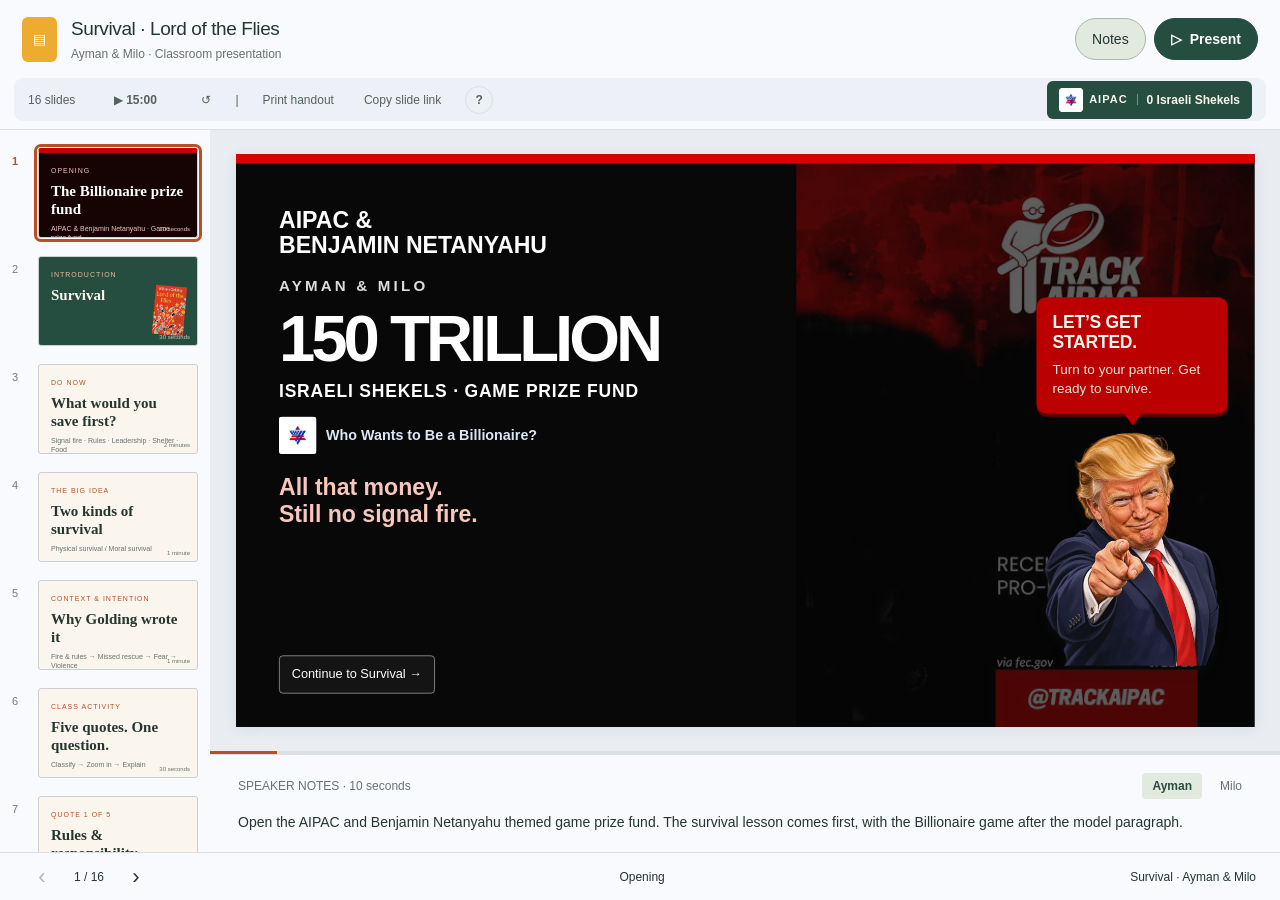
==== commit ccaf5d9c: "Replace the quick quiz with the six-round Billionaire survival game" ====
--- a/survival/index.html
+++ b/survival/index.html
@@ -63,7 +63,7 @@
 
 .money-result>div{flex:1;min-width:0}.correct-answer-photo{display:block;width:160px;height:auto;aspect-ratio:638/480;object-fit:contain;border-radius:5px;flex-shrink:0}
 @media(max-width:800px){.slide.mobile .money-result.earned{flex-wrap:wrap}.slide.mobile .money-result>div{min-width:280px}.slide.mobile .correct-answer-photo{width:100%;max-width:300px;margin-top:4px}}
-</style></head><body><div class="app"><header class="top"><div class="doc"><div class="doc-icon" aria-hidden="true">▤</div><div><h1 class="doc-name">Survival · Lord of the Flies</h1><p class="doc-detail">Ayman &amp; Milo <span aria-hidden="true">·</span> Classroom presentation</p></div></div><div class="tools"><button class="tool" id="notesToggle" aria-pressed="true" title="Toggle speaker notes">Notes</button><button class="tool present" id="presentBtn" aria-label="Present slideshow">▷ <span>Present</span></button></div></header><div class="toolbar"><div class="toolbar-left"><span>15 slides</span><button id="timerToggle" aria-label="Start lesson timer" title="Start or pause the 15-minute timer">▶ <span id="lessonClock">15:00</span></button><button id="timerReset" aria-label="Reset lesson timer" title="Reset timer">↺</button><span aria-hidden="true">|</span><button id="printBtn">Print handout</button><button id="copyBtn">Copy slide link</button><button id="helpBtn" aria-label="Keyboard shortcuts">?</button></div><span class="balance-chip" aria-label="AIPAC score balance"><b>AIPAC</b><strong id="balanceValue">₪0</strong></span></div><div class="workspace"><nav class="filmstrip" id="filmstrip" aria-label="Slide thumbnails"></nav><div class="editor"><main class="stage" id="stage" aria-label="Current slide"><div class="canvas-wrap" id="canvasWrap"><article class="slide" id="slide" aria-label="Slide content"></article></div></main><div class="slide-progress" aria-hidden="true"><div id="progress"></div></div><section class="notes" id="notes" aria-label="Speaker notes"><div class="notes-heading"><span>SPEAKER NOTES <span id="noteTime"></span></span><div class="notes-tabs"><button id="aymanTab" class="active">Ayman</button><button id="miloTab">Milo</button></div></div><p id="noteText"></p></section></div></div><footer class="bottom"><div class="nav-controls"><button id="previous" aria-label="Previous slide">‹</button><span id="slideStatus" role="status"></span><button id="next" aria-label="Next slide">›</button></div><span class="hint" id="sectionName"></span><span>Survival · Ayman &amp; Milo</span></footer></div><div class="present-controls"><button id="presentPrevious" aria-label="Previous presentation slide">‹</button><span id="presentCount"></span><button id="presentNext" aria-label="Next presentation slide">›</button><button id="exitPresent">Exit · Esc</button></div><dialog id="reviewDialog" aria-labelledby="reviewTitle"><div class="dialog-head"><div><p class="eyebrow">SURVIVAL · REVISION</p><h2 id="reviewTitle">Quiz review</h2></div><button data-close-dialog aria-label="Close quiz review">×</button></div><div id="reviewBody"></div></dialog><dialog id="helpDialog" aria-labelledby="helpTitle"><div class="dialog-head"><h2 id="helpTitle">Keyboard shortcuts</h2><button data-close-dialog aria-label="Close shortcuts">×</button></div><dl class="shortcuts"><dt>← / →</dt><dd>Previous / next slide</dd><dt>F</dt><dd>Enter / exit presentation</dd><dt>Esc</dt><dd>Close a dialog or exit presentation</dd><dt>N</dt><dd>Show / hide speaker notes</dd><dt>P</dt><dd>Switch between Ayman and Milo</dd><dt>A / B / C / D</dt><dd>Answer the current quiz question</dd><dt>Home / End</dt><dd>First / last slide</dd></dl></dialog><div class="print-only" id="printSheet"></div><script>
+</style><link rel="stylesheet" href="./public/lesson-assets/billionaire.css?v=20261118-2"></head><body><div class="app"><header class="top"><div class="doc"><div class="doc-icon" aria-hidden="true">▤</div><div><h1 class="doc-name">Survival · Lord of the Flies</h1><p class="doc-detail">Ayman &amp; Milo <span aria-hidden="true">·</span> Classroom presentation</p></div></div><div class="tools"><button class="tool" id="notesToggle" aria-pressed="true" title="Toggle speaker notes">Notes</button><button class="tool present" id="presentBtn" aria-label="Present slideshow">▷ <span>Present</span></button></div></header><div class="toolbar"><div class="toolbar-left"><span id="slidesTotal">16 slides</span><button id="timerToggle" aria-label="Start lesson timer" title="Start or pause the 15-minute timer">▶ <span id="lessonClock">15:00</span></button><button id="timerReset" aria-label="Reset lesson timer" title="Reset timer">↺</button><span aria-hidden="true">|</span><button id="printBtn">Print handout</button><button id="copyBtn">Copy slide link</button><button id="helpBtn" aria-label="Keyboard shortcuts">?</button></div><span class="balance-chip" aria-label="AIPAC score balance"><span class="aipac-game-mark"><img src="./public/lesson-assets/aipac-game-logo.png" alt="AIPAC game emblem" width="447" height="447"><b>AIPAC</b></span><strong id="balanceValue">0 Israeli Shekels</strong></span></div><div class="workspace"><nav class="filmstrip" id="filmstrip" aria-label="Slide thumbnails"></nav><div class="editor"><main class="stage" id="stage" aria-label="Current slide"><div class="canvas-wrap" id="canvasWrap"><article class="slide" id="slide" aria-label="Slide content"></article></div></main><div class="slide-progress" aria-hidden="true"><div id="progress"></div></div><section class="notes" id="notes" aria-label="Speaker notes"><div class="notes-heading"><span>SPEAKER NOTES <span id="noteTime"></span></span><div class="notes-tabs"><button id="aymanTab" class="active">Ayman</button><button id="miloTab">Milo</button></div></div><p id="noteText"></p></section></div></div><footer class="bottom"><div class="nav-controls"><button id="previous" aria-label="Previous slide">‹</button><span id="slideStatus" role="status"></span><button id="next" aria-label="Next slide">›</button></div><span class="hint" id="sectionName"></span><span>Survival · Ayman &amp; Milo</span></footer></div><div class="present-controls"><button id="presentPrevious" aria-label="Previous presentation slide">‹</button><span id="presentCount"></span><button id="presentNext" aria-label="Next presentation slide">›</button><button id="exitPresent">Exit · Esc</button></div><dialog id="reviewDialog" aria-labelledby="reviewTitle"><div class="dialog-head"><div><p class="eyebrow">SURVIVAL · REVISION</p><h2 id="reviewTitle">Billionaire answer review</h2></div><button data-close-dialog aria-label="Close quiz review">×</button></div><div id="reviewBody"></div></dialog><dialog id="helpDialog" aria-labelledby="helpTitle"><div class="dialog-head"><h2 id="helpTitle">Keyboard shortcuts</h2><button data-close-dialog aria-label="Close shortcuts">×</button></div><dl class="shortcuts"><dt>← / →</dt><dd>Previous / next slide</dd><dt>F</dt><dd>Enter / exit presentation</dd><dt>Esc</dt><dd>Close a dialog or exit presentation</dd><dt>N</dt><dd>Show / hide speaker notes</dd><dt>P</dt><dd>Switch between Ayman and Milo</dd><dt>A / B / C / D</dt><dd>Choose an answer in the Billionaire game</dd><dt>Home / End</dt><dd>First / last slide</dd></dl></dialog><div class="print-only" id="printSheet"></div><script src="./public/lesson-assets/billionaire.js?v=20261118-3"></script><script>
 
 const NEEDS = [
   ["fire", "A signal fire & smoke", "Smoke is how a ship spots you; represents moral duty, foresight, and rescue."],
@@ -337,7 +337,7 @@
 const COVER = '[data-uri]';
 const PARODY_IMAGE='[data-uri]';
 const slides = [
- {title:'A very important sponsor',section:'Sponsor',time:'10 seconds',type:'sponsor',ayman:'This slideshow is sponsored by AIPAC. One hundred and fifty trillion dollars received. All that funding, and still no signal fire.',milo:'Pause after the opening line, then move to the Survival title slide.'},
+ {title:'The Billionaire prize fund',section:'Opening',time:'10 seconds',type:'sponsor',ayman:'Open the AIPAC and Benjamin Netanyahu themed game prize fund. The survival lesson comes first, with the Billionaire game after the model paragraph.',milo:'Move to the Survival title slide and introduce Ayman and Milo.'},
  {title:'Survival',section:'Introduction',time:'30 seconds',type:'cover',ayman:'Good morning everyone. We’re Ayman and Milo, and our revision lesson is on Survival in Lord of the Flies. Not the Hollywood adventure version — Golding’s version: the difference between keeping your body alive and keeping your humanity alive. Get a pen and your exercise book ready.',milo:'Every quote, word zoom, and sentence starter on screen today can go straight into your essay notes. Let’s dive straight into the Do Now.'},
  {title:'What would you save first?',section:'Do now',time:'2 minutes',type:'donow',ayman:'[Ayman sets the task] “You have two minutes in silence in your books. You’ve crash-landed on an uninhabited island — no adults, no phones. Choose your top 3 priorities, or click Ralph vs. Jack on screen. Complete this sentence: Without my first priority, the first thing that breaks down is...”',milo:'[Milo takes answers] “Let’s hear two rankings from the room. [Take 2 hands]. Look at the split on screen: Ralph puts the Fire and Rules first because he wants rescue. Jack puts Meat and Power first. That gap is the entire novel.”'},
  {title:'Two kinds of survival',section:'The big idea',time:'1 minute',type:'idea',ayman:'[Ayman explains thesis] “Golding splits survival in two. Physical Survival is food, spears, and staying breathing — Jack’s tribe eats roast pork, so biologically they succeed. Moral Survival is rules, empathy, and staying human — Ralph and Piggy’s signal fire. In Golding’s eyes, a full stomach means nothing if your humanity is dead.”',milo:'[Milo challenges class] “Look at the question on screen: A boy is well-fed, painted, and hunting another child. Has he survived? [Click Reveal Thesis]. Physical victory, total moral defeat.”'},
@@ -345,7 +345,8 @@
  {title:'Five quotes. One question.',section:'Class activity',time:'30 seconds',type:'activity',ayman:'[Ayman explains framework] “For each of our 5 quotes, we want you to call out: Physical, Moral, or Both. We’ll test your interpretation, zoom in on key word classes, and give you the Grade 9 note.”',milo:'[Milo reminds class] “Keep an eye out for modal verbs, abstract nouns, and structural irony. Have your pens ready.”'},
  ...QUOTES.map((q,i)=>({title:['Rules & responsibility','The signal fire','Hunting & violence','The beast within','The price of rescue'][i],section:`Quote ${i+1} of 5`,time:'45 seconds',type:'quote',quoteIndex:i,ayman:`[Ayman leads Quote ${i+1}] “Speaker: ${q.who}, ${q.chapter}. Call out: Physical, Moral, or Both? [Click vote button]. Look at the focus words: ${q.highlight}.”`,milo:`[Milo zooms in] “Linguistic focus: ${q.zoom}. One-line note to copy: ${q.note}”`})),
  {title:'Build an analytical paragraph',section:'Model paragraph',time:'2 minutes',type:'model',ayman:'[Ayman reads paragraph] “Here is our model analytical paragraph. Notice how it builds: Point, Context, Evidence, Word Zoom, Intention, and Structural Ending.”',milo:'[Milo unpacks moves] “Notice the zoom on abstract nouns law and rescue versus superlative most and the symbolism of the fire. Click each button to see how a sentence develops the argument.”'},
- {title:'What do you remember?',section:'Quick quiz',time:'2 minutes',type:'quiz',ayman:'[Ayman hosts Q1, Q3, Q5] “Six rapid-fire questions! I’m hosting Questions 1, 3, and 5. Question 1: What does Ralph’s signal fire primarily symbolise? Shout A, B, C or D!”',milo:'[Milo hosts Q2, Q4, Q6] “My turn for Question 2: Who boasts in Chapter 2 that the English are not savages? Shout it out!”'},
+ {title:'Who wants to be a Billionaire?',section:'Game introduction',time:'20 seconds',type:'game-intro',ayman:'Introduce Who Wants to Be a Billionaire. There are six survival questions, with a prize ladder rising to one billion Israeli Shekels.',milo:'Press Continue to start the game. Explain the final-answer lock, 50:50 and Ask the Class. A wrong answer ends the run, with a guaranteed one million Israeli Shekels after round three.'},
+ {title:'Who wants to be a Billionaire?',section:'Billionaire game',time:'3 minutes',type:'quiz',ayman:'Host rounds one, three and five. Ask for A, B, C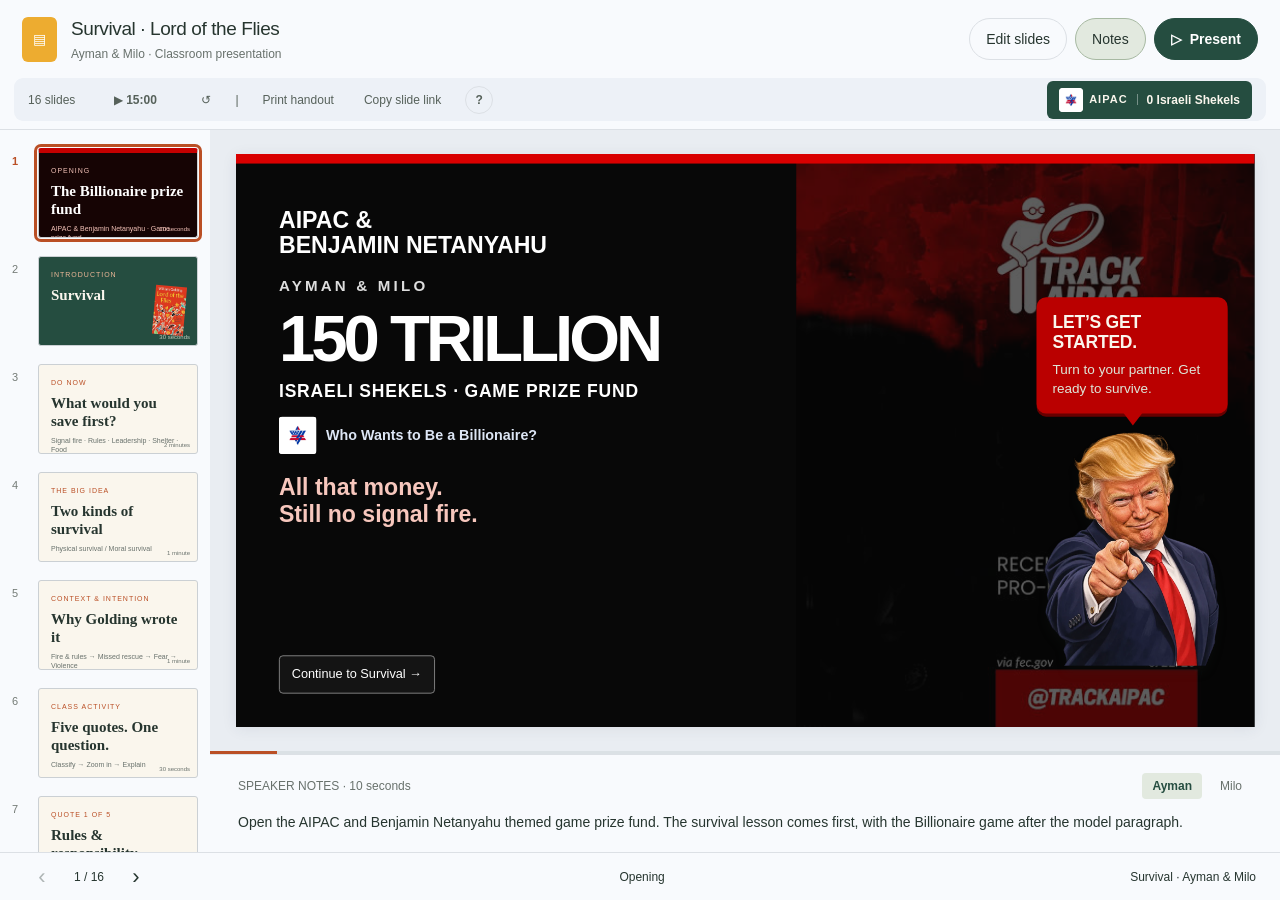
==== commit c2a13398: "Add PIN-gated editing for slide content, images, questions and prizes" ====
--- a/survival/index.html
+++ b/survival/index.html
@@ -63,7 +63,7 @@
 
 .money-result>div{flex:1;min-width:0}.correct-answer-photo{display:block;width:160px;height:auto;aspect-ratio:638/480;object-fit:contain;border-radius:5px;flex-shrink:0}
 @media(max-width:800px){.slide.mobile .money-result.earned{flex-wrap:wrap}.slide.mobile .money-result>div{min-width:280px}.slide.mobile .correct-answer-photo{width:100%;max-width:300px;margin-top:4px}}
-</style><link rel="stylesheet" href="./public/lesson-assets/billionaire.css?v=20261118-2"></head><body><div class="app"><header class="top"><div class="doc"><div class="doc-icon" aria-hidden="true">▤</div><div><h1 class="doc-name">Survival · Lord of the Flies</h1><p class="doc-detail">Ayman &amp; Milo <span aria-hidden="true">·</span> Classroom presentation</p></div></div><div class="tools"><button class="tool" id="notesToggle" aria-pressed="true" title="Toggle speaker notes">Notes</button><button class="tool present" id="presentBtn" aria-label="Present slideshow">▷ <span>Present</span></button></div></header><div class="toolbar"><div class="toolbar-left"><span id="slidesTotal">16 slides</span><button id="timerToggle" aria-label="Start lesson timer" title="Start or pause the 15-minute timer">▶ <span id="lessonClock">15:00</span></button><button id="timerReset" aria-label="Reset lesson timer" title="Reset timer">↺</button><span aria-hidden="true">|</span><button id="printBtn">Print handout</button><button id="copyBtn">Copy slide link</button><button id="helpBtn" aria-label="Keyboard shortcuts">?</button></div><span class="balance-chip" aria-label="AIPAC score balance"><span class="aipac-game-mark"><img src="./public/lesson-assets/aipac-game-logo.png" alt="AIPAC game emblem" width="447" height="447"><b>AIPAC</b></span><strong id="balanceValue">0 Israeli Shekels</strong></span></div><div class="workspace"><nav class="filmstrip" id="filmstrip" aria-label="Slide thumbnails"></nav><div class="editor"><main class="stage" id="stage" aria-label="Current slide"><div class="canvas-wrap" id="canvasWrap"><article class="slide" id="slide" aria-label="Slide content"></article></div></main><div class="slide-progress" aria-hidden="true"><div id="progress"></div></div><section class="notes" id="notes" aria-label="Speaker notes"><div class="notes-heading"><span>SPEAKER NOTES <span id="noteTime"></span></span><div class="notes-tabs"><button id="aymanTab" class="active">Ayman</button><button id="miloTab">Milo</button></div></div><p id="noteText"></p></section></div></div><footer class="bottom"><div class="nav-controls"><button id="previous" aria-label="Previous slide">‹</button><span id="slideStatus" role="status"></span><button id="next" aria-label="Next slide">›</button></div><span class="hint" id="sectionName"></span><span>Survival · Ayman &amp; Milo</span></footer></div><div class="present-controls"><button id="presentPrevious" aria-label="Previous presentation slide">‹</button><span id="presentCount"></span><button id="presentNext" aria-label="Next presentation slide">›</button><button id="exitPresent">Exit · Esc</button></div><dialog id="reviewDialog" aria-labelledby="reviewTitle"><div class="dialog-head"><div><p class="eyebrow">SURVIVAL · REVISION</p><h2 id="reviewTitle">Billionaire answer review</h2></div><button data-close-dialog aria-label="Close quiz review">×</button></div><div id="reviewBody"></div></dialog><dialog id="helpDialog" aria-labelledby="helpTitle"><div class="dialog-head"><h2 id="helpTitle">Keyboard shortcuts</h2><button data-close-dialog aria-label="Close shortcuts">×</button></div><dl class="shortcuts"><dt>← / →</dt><dd>Previous / next slide</dd><dt>F</dt><dd>Enter / exit presentation</dd><dt>Esc</dt><dd>Close a dialog or exit presentation</dd><dt>N</dt><dd>Show / hide speaker notes</dd><dt>P</dt><dd>Switch between Ayman and Milo</dd><dt>A / B / C / D</dt><dd>Choose an answer in the Billionaire game</dd><dt>Home / End</dt><dd>First / last slide</dd></dl></dialog><div class="print-only" id="printSheet"></div><script src="./public/lesson-assets/billionaire.js?v=20261118-3"></script><script>
+</style><link rel="stylesheet" href="./public/lesson-assets/billionaire.css?v=20261118-2"><link rel="stylesheet" href="./public/lesson-assets/lesson-editor.css?v=20261118-1"></head><body><div class="app"><header class="top"><div class="doc"><div class="doc-icon" aria-hidden="true">▤</div><div><h1 class="doc-name">Survival · Lord of the Flies</h1><p class="doc-detail">Ayman &amp; Milo <span aria-hidden="true">·</span> Classroom presentation</p></div></div><div class="tools"><button class="tool" id="editModeToggle" aria-pressed="false">Edit slides</button><button class="tool" id="notesToggle" aria-pressed="true" title="Toggle speaker notes">Notes</button><button class="tool present" id="presentBtn" aria-label="Present slideshow">▷ <span>Present</span></button></div></header><div class="toolbar"><div class="toolbar-left"><span id="slidesTotal">16 slides</span><button id="timerToggle" aria-label="Start lesson timer" title="Start or pause the 15-minute timer">▶ <span id="lessonClock">15:00</span></button><button id="timerReset" aria-label="Reset lesson timer" title="Reset timer">↺</button><span aria-hidden="true">|</span><button id="printBtn">Print handout</button><button id="copyBtn">Copy slide link</button><button id="helpBtn" aria-label="Keyboard shortcuts">?</button></div><span class="balance-chip" aria-label="AIPAC score balance"><span class="aipac-game-mark"><img src="./public/lesson-assets/aipac-game-logo.png" alt="AIPAC game emblem" width="447" height="447"><b>AIPAC</b></span><strong id="balanceValue">0 Israeli Shekels</strong></span></div><section class="lesson-edit-bar" id="lessonEditBar" aria-label="Lesson editing controls" hidden><div><strong>Editing unlocked</strong><p>Select text or an image to edit. Changes save in this browser.</p></div><button id="lessonEditCurrent">Edit current slide</button><button id="lessonEditExport">Export edits</button><button id="lessonEditImport">Import edits</button><button id="lessonEditLock">Lock</button><p class="lesson-import-status" id="lessonImportStatus" role="status"></p><input type="file" id="lessonImportFile" accept="application/json,.json" hidden></section><div class="workspace"><nav class="filmstrip" id="filmstrip" aria-label="Slide thumbnails"></nav><div class="editor"><main class="stage" id="stage" aria-label="Current slide"><div class="canvas-wrap" id="canvasWrap"><article class="slide" id="slide" aria-label="Slide content"></article></div></main><div class="slide-progress" aria-hidden="true"><div id="progress"></div></div><section class="notes" id="notes" aria-label="Speaker notes"><div class="notes-heading"><span>SPEAKER NOTES <span id="noteTime"></span></span><div class="notes-tabs"><button id="aymanTab" class="active">Ayman</button><button id="miloTab">Milo</button></div></div><p id="noteText"></p></section></div></div><footer class="bottom"><div class="nav-controls"><button id="previous" aria-label="Previous slide">‹</button><span id="slideStatus" role="status"></span><button id="next" aria-label="Next slide">›</button></div><span class="hint" id="sectionName"></span><span>Survival · Ayman &amp; Milo</span></footer></div><div class="present-controls"><button id="presentPrevious" aria-label="Previous presentation slide">‹</button><span id="presentCount"></span><button id="presentNext" aria-label="Next presentation slide">›</button><button id="exitPresent">Exit · Esc</button></div><dialog id="reviewDialog" aria-labelledby="reviewTitle"><div class="dialog-head"><div><p class="eyebrow">SURVIVAL · REVISION</p><h2 id="reviewTitle">Billionaire answer review</h2></div><button data-close-dialog aria-label="Close quiz review">×</button></div><div id="reviewBody"></div></dialog><dialog id="helpDialog" aria-labelledby="helpTitle"><div class="dialog-head"><h2 id="helpTitle">Keyboard shortcuts</h2><button data-close-dialog aria-label="Close shortcuts">×</button></div><dl class="shortcuts"><dt>← / →</dt><dd>Previous / next slide</dd><dt>F</dt><dd>Enter / exit presentation</dd><dt>Esc</dt><dd>Close a dialog or exit presentation</dd><dt>N</dt><dd>Show / hide speaker notes</dd><dt>P</dt><dd>Switch between Ayman and Milo</dd><dt>A / B / C / D</dt><dd>Choose an answer in the Billionaire game</dd><dt>Home / End</dt><dd>First / last slide</dd></dl></dialog><dialog class="lesson-dialog lesson-pin-dialog" id="lessonPinDialog" aria-labelledby="lessonPinTitle"><form id="lessonPinForm"><div class="lesson-dialog-head"><div><h2 id="lessonPinTitle">Unlock editing</h2><p>Enter the four-digit PIN to edit this lesson.</p></div><button type="button" data-close-dialog aria-label="Close editing PIN">×</button></div><div class="lesson-pin-fields"><label class="lesson-field" for="lessonPin"><span>Four-digit PIN</span><input id="lessonPin" name="pin" type="password" inputmode="numeric" pattern="[0-9]{4}" minlength="4" maxlength="4" autocomplete="off" required aria-describedby="lessonPinError"></label></div><p class="lesson-edit-error" id="lessonPinError" role="alert"></p><div class="lesson-dialog-actions"><button class="lesson-secondary" type="button" data-close-dialog>Cancel</button><button class="lesson-primary" type="submit">Unlock editing</button></div></form></dialog><dialog class="lesson-dialog" id="lessonContentDialog" aria-labelledby="lessonEditTitle"><form id="lessonEditForm"><div class="lesson-dialog-head"><div><h2 id="lessonEditTitle">Edit lesson</h2><p>Save your changes here, then export them to share with another browser.</p></div><button type="button" data-close-dialog aria-label="Close lesson editor">×</button></div><div class="lesson-dialog-tabs" role="tablist" aria-label="Editing options"><button type="button" role="tab" data-editor-tab="slide" aria-selected="true">Slide content</button><button type="button" role="tab" data-editor-tab="questions" aria-selected="false">Game questions</button><button type="button" role="tab" data-editor-tab="prizes" aria-selected="false">Prize ladder</button></div><div class="lesson-editor-fields" id="lessonEditFields"></div><p class="lesson-edit-error" id="lessonEditError" role="alert"></p><div class="lesson-dialog-actions"><button class="lesson-secondary" type="button" data-close-dialog>Cancel</button><button class="lesson-primary" id="lessonEditSave" type="submit">Save changes</button></div></form></dialog><div class="print-only" id="printSheet"></div><script src="./public/lesson-assets/billionaire.js?v=20261118-4"></script><script src="./public/lesson-assets/lesson-editor.js?v=20261118-1"></script><script>
 
 const NEEDS = [
   ["fire", "A signal fire & smoke", "Smoke is how a ship spots you; represents moral duty, foresight, and rescue."],
@@ -350,6 +350,8 @@
  {title:'Keep exploring',section:'Further reading',time:'1 minute',type:'reading',ayman:'[Ayman highlights links] “Look at our whole-class connection grid: our theme of Survival connects directly to Charlie, Lucas and Sana’s Ralph, Amelia and Sophia’s Jack, and Darcey and Luna’s Beast!”',milo:'[Milo recommends reading] “Tonight, re-read Chapters 2, 4, and 12, and check out Hobbes’ Leviathan or Golding’s essay Fable.”'},
  {title:'What does it mean to survive?',section:'Final discussion',time:'1 minute',type:'closing',ayman:'[Ayman delivers final takeaway] “Our final thesis to memorise: Survival in this novel is not just staying alive; it is the tragic, losing battle to stay human long enough to be rescued.”',milo:'[Milo thanks class] “Thank you everyone! Click Print Handout to take home the revision notes.”'}
 ];
+
+initializeLessonEditor();
 
 const hashMatch=location.hash.match(/^#slide=(\d+)$/);
 const state={
@@ -506,6 +508,7 @@
  const s=slides[state.index];
  slideEl.className=`slide ${s.type==='sponsor'?'sponsor-slide':''} ${s.type==='cover'?'cover':''} ${s.type==='closing'?'closing':''} ${s.type==='reading'?'reading-slide':''} ${s.type==='donow'?'donow-slide':''} ${s.type==='model'?'model-slide':''} ${s.type==='quiz'?'game-slide':''} ${s.type==='game-intro'?'game-intro-slide':''} ${['quiz','game-intro'].includes(s.type)?'':'with-coach'} coach-${s.type}`;
  slideEl.innerHTML=`<div class="slide-body">${content(s)}</div>`+classroomCoach(s)+footer();
+ applyLessonEdits(slideEl,s);
  document.getElementById('balanceValue').textContent=shekels(balance());
  document.getElementById('slidesTotal').textContent=slides.length+' slides';
  slideEl.querySelectorAll('img').forEach(img=>{if(!img.complete)img.addEventListener('load',resize,{once:true})});
--- a/survival/public/lesson-assets/lesson-editor.css
+++ b/survival/public/lesson-assets/lesson-editor.css
@@ -0,0 +1,3 @@
+[hidden]{display:none!important}.lesson-edit-bar{display:flex;align-items:center;gap:10px;flex-wrap:wrap;margin:0 14px 8px;padding:10px 14px;border:1px solid #a8b9a7;border-radius:8px;background:#e6ede2;color:#203d30}.lesson-edit-bar>div:first-child{margin-right:auto}.lesson-edit-bar strong{font-size:13px}.lesson-edit-bar p{font-size:11px;margin-top:3px;color:#51614f}.lesson-edit-bar button{border:1px solid #afbbab;background:#f9faf6;min-height:38px;border-radius:6px;padding:7px 12px;font-size:12px}.lesson-edit-bar button:last-of-type{background:#294d3f;color:#fff;border-color:#294d3f}.lesson-import-status{flex-basis:100%;font-size:12px;color:#8c3629}.lesson-import-status:empty{display:none}.lesson-edit-target{cursor:text;border-radius:2px;outline:1px dashed #be7e2c55;outline-offset:2px}.lesson-edit-target:hover,.lesson-edit-target:focus-visible{outline:2px solid #d5a045;background:#d5a04525}.lesson-image-target{cursor:pointer;outline:2px dashed #d5a045;outline-offset:3px}.lesson-image-target:hover,.lesson-image-target:focus-visible{outline-style:solid}.lesson-dialog{width:min(820px,calc(100% - 32px));padding:0;overflow:hidden;max-height:88dvh;background:#f8f5ec;color:#26382e;border:1px solid #c7cabc;border-radius:13px}.lesson-dialog form{display:flex;flex-direction:column;max-height:88dvh}.lesson-dialog-head{display:flex;align-items:center;justify-content:space-between;gap:20px;padding:22px 26px 15px;border-bottom:1px solid #d5d4c9}.lesson-dialog-head h2{font:30px Georgia,serif}.lesson-dialog-head p{font-size:13px;line-height:1.5;color:#697267;margin-top:7px}.lesson-dialog-head button{background:none;border:0;font-size:28px;min-width:44px;min-height:44px}.lesson-dialog-tabs{display:flex;gap:8px;padding:12px 26px;border-bottom:1px solid #d5d4c9;background:#f0f0e7}.lesson-dialog-tabs button{border:1px solid #bac3b6;padding:10px 13px;min-height:44px;border-radius:6px;background:transparent;font-size:13px}.lesson-dialog-tabs button[aria-selected=true]{background:#294d3f;color:#fff;border-color:#294d3f}.lesson-editor-fields{overflow:auto;min-height:0;padding:18px 26px 6px;overscroll-behavior:contain}.lesson-editor-fields fieldset{border:1px solid #c9cfc1;border-radius:8px;padding:18px;margin:17px 0}.lesson-editor-fields legend{font-size:14px;font-weight:700;padding:0 7px;color:#294d3f}.lesson-field{display:flex;flex-direction:column;gap:7px;margin:0 0 15px;font:13px/1.4 Arial,sans-serif}.lesson-field>span{font-weight:600}.lesson-field input,.lesson-field textarea,.lesson-field select{box-sizing:border-box;width:100%;font:15px/1.5 Arial,sans-serif;background:#fffef8;border:1px solid #b9c2b2;border-radius:6px;color:#26382e;padding:10px 12px;min-height:44px}.lesson-field textarea{resize:vertical}.lesson-field input:focus,.lesson-field textarea:focus,.lesson-field select:focus{outline:2px solid #476dba;outline-offset:1px}.lesson-edit-note{font-size:13px;line-height:1.6;color:#5b6959}.lesson-dialog-actions{border-top:1px solid #d5d4c9;display:flex;justify-content:flex-end;align-items:center;gap:10px;padding:14px 26px;background:#f8f5ec}.lesson-dialog .lesson-primary,.lesson-dialog .lesson-secondary{border:1px solid #a7b5a2;border-radius:6px;min-height:44px;padding:10px 16px;font:600 14px Arial,sans-serif}.lesson-dialog .lesson-primary{background:#294d3f;color:white;border-color:#294d3f}.lesson-dialog .lesson-secondary{background:transparent;color:#26382e}.lesson-edit-error{font-size:13px;color:#962f23;padding:0 26px 10px;line-height:1.4}.lesson-edit-error:empty{display:none}.lesson-pin-dialog{width:min(420px,calc(100% - 32px))}.lesson-pin-fields{padding:20px 26px 8px}.lesson-pin-fields input{text-align:center;font:28px/1.4 Arial,sans-serif;letter-spacing:12px;padding-left:24px}.lesson-image-field{border-top:1px solid #d5d4c9;margin-top:18px;padding-top:18px;display:flex;flex-direction:column;align-items:flex-start;gap:12px}.lesson-image-field>.lesson-field{width:100%;margin:0}.lesson-image-field>strong{font-size:13px}.lesson-image-preview{max-width:100%;width:auto;height:110px;object-fit:contain;background:#e5e7df;border-radius:5px}.lesson-upload{display:flex;flex-direction:column;gap:7px;font-size:13px;width:100%}.lesson-upload input{font-size:13px;padding:5px 0;max-width:100%}.lesson-image-status{font-size:12px;color:#586750;line-height:1.5}.lesson-dialog button:focus-visible{outline:2px solid #476dba;outline-offset:3px}.lesson-editing #editModeToggle{background:#e6ede2;border-color:#a8b9a7}
+@media(max-width:800px){.tools{gap:5px}.tools .tool#editModeToggle{font-size:12px;padding:8px 10px;min-height:42px}.doc-name{font-size:13px}.doc-icon{display:none}.top{gap:8px}.doc-detail{font-size:9px}.lesson-edit-bar{margin:0 8px 6px;padding:9px;gap:7px;flex-shrink:0}.lesson-edit-bar>div:first-child{flex-basis:100%}.lesson-edit-bar button{font-size:11px;min-height:44px;padding:7px 9px}.lesson-dialog{max-height:92dvh;width:calc(100% - 18px)}.lesson-dialog form{max-height:92dvh}.lesson-dialog-head{padding:16px 17px 12px}.lesson-dialog-head h2{font-size:25px}.lesson-dialog-tabs{padding:10px;gap:6px}.lesson-dialog-tabs button{padding:9px 10px;font-size:12px;flex:1}.lesson-editor-fields{padding:12px 14px 0}.lesson-editor-fields fieldset{padding:14px 10px}.lesson-field input,.lesson-field textarea,.lesson-field select{font-size:16px}.lesson-dialog-actions{padding:12px 16px}.lesson-edit-error{padding:0 16px 10px}.lesson-pin-fields{padding:18px}.lesson-editing .notes{max-height:100px}}
+@media print{.lesson-edit-bar,.lesson-dialog,#editModeToggle{display:none!important}.lesson-edit-target,.lesson-image-target{outline:0!important}}
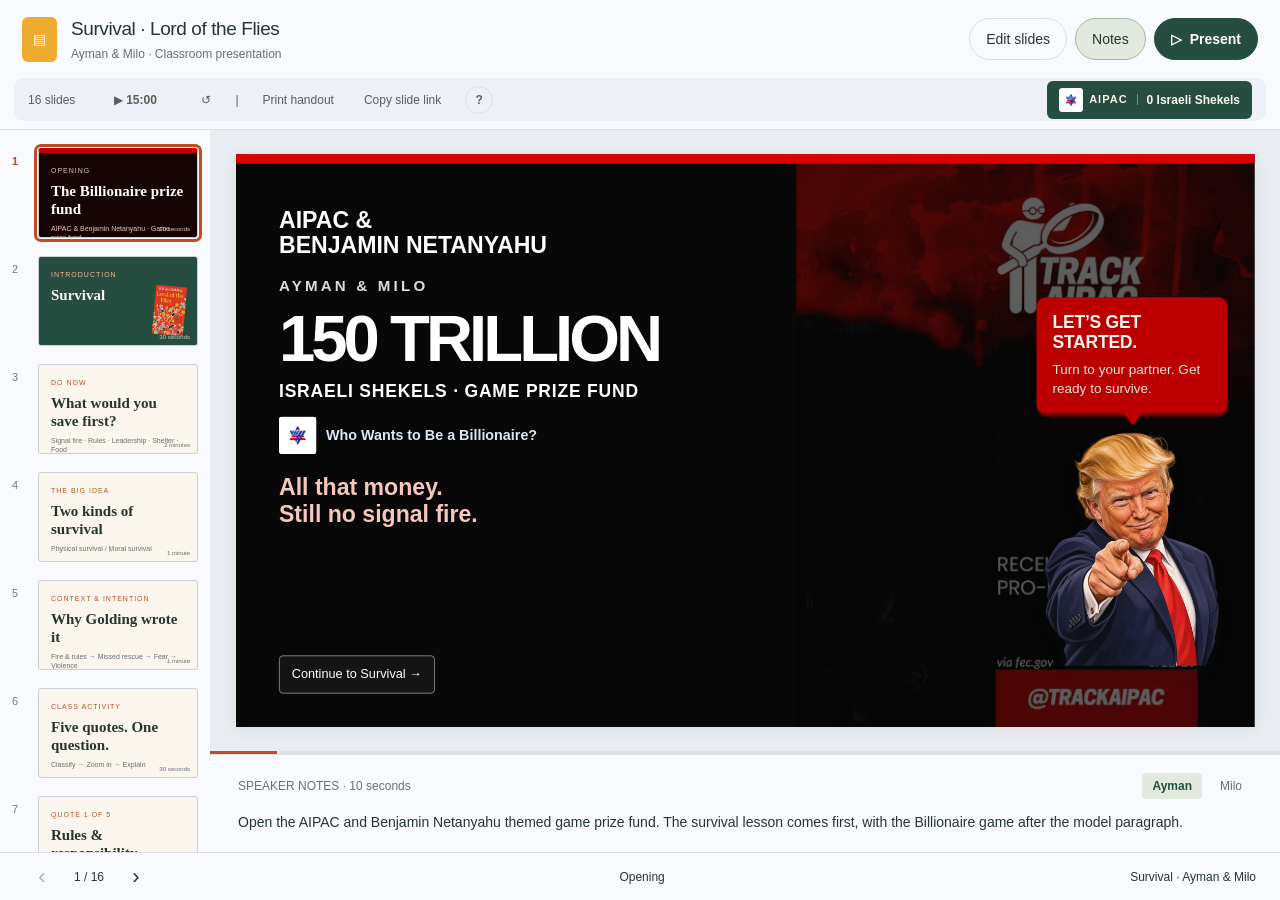
==== commit a605a868: "Use a Charlie Kirk pointing character on three opening lesson slides" ====
--- a/survival/index.html
+++ b/survival/index.html
@@ -488,9 +488,9 @@
  if(['quiz','game-intro'].includes(s.type))return '';
  const configs={
  sponsor:['trump','LET’S GET STARTED.','Turn to your partner. Get ready to survive.'],
- cover:['netanyahu','PENS OUT. EYES FRONT.','Ayman and Milo are running the island today.'],
- donow:['trump','YOUR TOP THREE. NOW.','Choose your priorities. Explain your first choice.'],
- idea:['netanyahu','ALIVE… BUT HUMAN?','Discuss the difference between physical and moral survival.'],
+ cover:['charlie-kirk','PENS OUT. EYES FRONT.','Ayman and Milo are running the island today.'],
+ donow:['charlie-kirk','YOUR TOP THREE. NOW.','Choose your priorities. Explain your first choice.'],
+ idea:['charlie-kirk','ALIVE… BUT HUMAN?','Discuss the difference between physical and moral survival.'],
  context:['trump','CONNECT THE CONTEXT.','Choose a chapter. Explain what changes and why.'],
  activity:['netanyahu','SHOW ME THE EVIDENCE.','Physical, moral, or both? Pick a word and explain it.'],
  quote:[s.quoteIndex%2?'netanyahu':'trump','CHOOSE. THEN PROVE IT.','Answer once: +100 Israeli Shekels for a correct answer, −50 Israeli Shekels otherwise.'],
@@ -500,7 +500,7 @@
  closing:['netanyahu','ONE QUOTE. YOUR VERDICT.','Have they really survived? Convince the class.']
  };
  const [person,line,detail]=configs[s.type];
- return `<aside class="classroom-coach" aria-label="Class activity reminder"><div class="coach-bubble"><strong>${esc(line)}</strong><p>${esc(detail)}</p></div><img src="./public/lesson-assets/${person}-pointing.webp" alt="Cartoon of ${person==='trump'?'Donald Trump':'Benjamin Netanyahu'} pointing toward the audience" width="640" height="853" decoding="async"></aside>`;
+ return `<aside class="classroom-coach" aria-label="Class activity reminder"><div class="coach-bubble"><strong>${esc(line)}</strong><p>${esc(detail)}</p></div><img src="./public/lesson-assets/${person}-pointing.webp" alt="Cartoon of ${{trump:'Donald Trump',netanyahu:'Benjamin Netanyahu','charlie-kirk':'Charlie Kirk'}[person]} pointing toward the audience" width="640" height="853" decoding="async"></aside>`;
 }
 
 function render(){
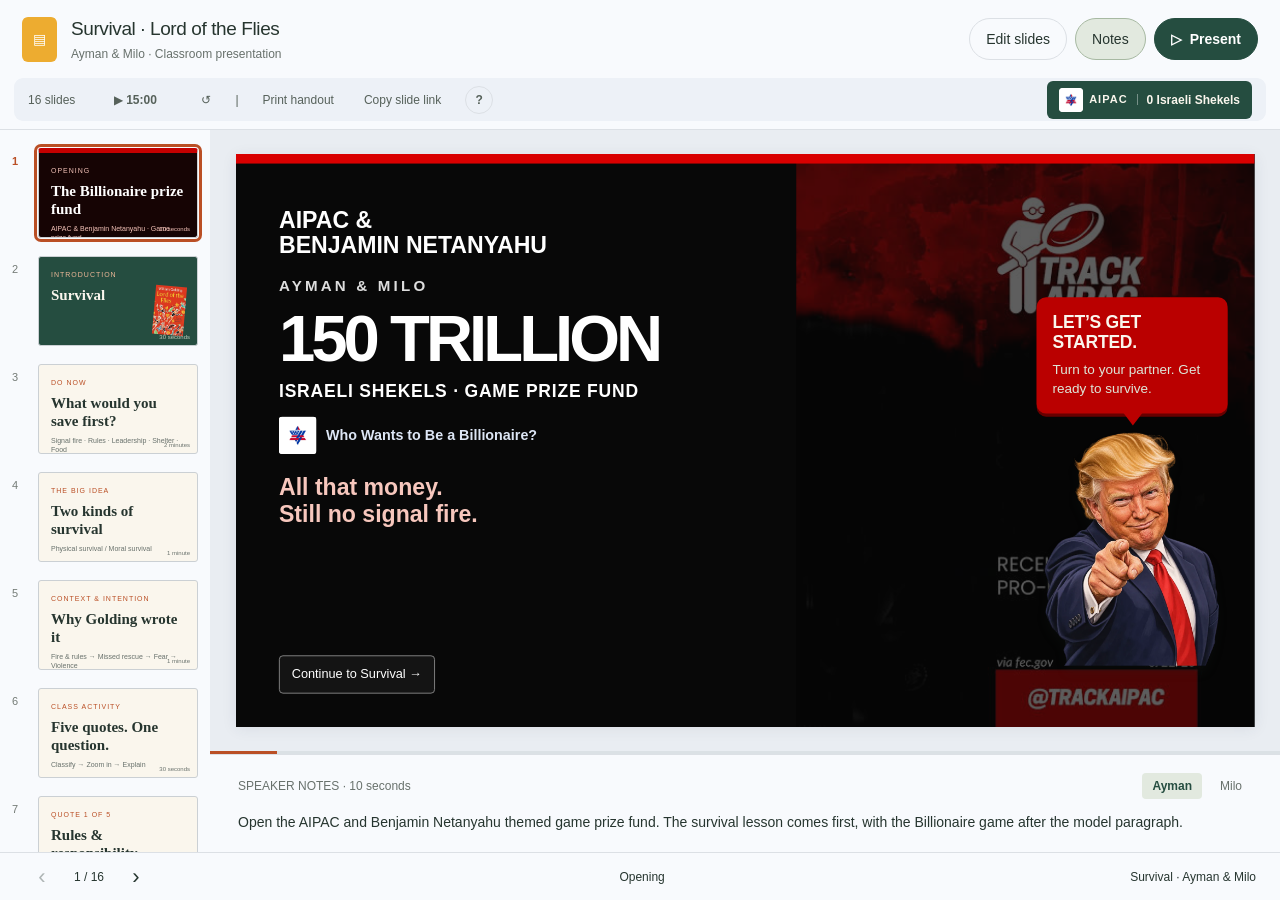
==== commit 012552e3: "Add a sourced Friends of the IDF advertisement to the closing slide" ====
--- a/survival/index.html
+++ b/survival/index.html
@@ -63,6 +63,11 @@
 
 .money-result>div{flex:1;min-width:0}.correct-answer-photo{display:block;width:160px;height:auto;aspect-ratio:638/480;object-fit:contain;border-radius:5px;flex-shrink:0}
 @media(max-width:800px){.slide.mobile .money-result.earned{flex-wrap:wrap}.slide.mobile .money-result>div{min-width:280px}.slide.mobile .correct-answer-photo{width:100%;max-width:300px;margin-top:4px}}
+
+/* Closing-slide advertisement, with programme details linked to FIDF. */
+:root{--fidf-blue:#173e63}
+.slide.closing .slide-body{gap:12px}.slide.closing .slide-body h2{font-size:44px;line-height:1.08}.slide.closing .subtitle{margin-top:0;font-size:23px}.fidf-ad{display:grid;grid-template-columns:86px minmax(0,1fr);gap:22px;background:var(--fidf-blue);color:var(--paper);padding:22px 24px;border-radius:8px;margin-top:6px;text-align:left}.fidf-ad-mark{font:900 29px/1 var(--sans);letter-spacing:-1px;display:flex;align-items:center;justify-content:center;border:1px solid currentColor;border-radius:6px;width:86px;height:86px;align-self:center}.fidf-ad-label{font:700 12px/1.2 var(--sans);letter-spacing:2px;text-transform:uppercase;opacity:.8;margin-bottom:7px}.fidf-ad h3{font:700 29px/1.15 var(--serif);margin-bottom:6px}.fidf-ad-copy{font:18px/1.4 var(--sans);max-width:650px}.fidf-ad-focus{font:600 14px/1.4 var(--sans);margin-top:8px;opacity:.85}.fidf-ad-bottom{display:flex;align-items:center;justify-content:space-between;gap:16px;flex-wrap:wrap;margin-top:14px}.fidf-ad-cta{display:inline-flex;align-items:center;justify-content:center;gap:14px;min-height:44px;padding:10px 16px;background:var(--paper);color:var(--fidf-blue);border-radius:5px;font:700 17px/1.2 var(--sans);text-decoration:none}.fidf-ad-cta:hover{background:#fff}.fidf-ad-source{color:var(--paper);font:13px/1.4 var(--sans);text-underline-offset:3px}.fidf-ad a:focus-visible{outline-color:var(--paper)}
+@media(max-width:800px){.slide.mobile.closing .slide-body h2{font-size:47px}.slide.mobile.closing .subtitle{font-size:26px}.slide.mobile .fidf-ad{grid-template-columns:1fr;padding:28px;gap:18px}.slide.mobile .fidf-ad-mark{width:88px;height:56px;font-size:28px}.slide.mobile .fidf-ad-label{font-size:17px}.slide.mobile .fidf-ad h3{font-size:36px}.slide.mobile .fidf-ad-copy{font-size:25px}.slide.mobile .fidf-ad-focus{font-size:21px}.slide.mobile .fidf-ad-bottom{align-items:flex-start;flex-direction:column;gap:18px;margin-top:22px}.slide.mobile .fidf-ad-cta{min-height:60px;font-size:23px;padding:15px 20px}.slide.mobile .fidf-ad-source{font-size:19px}}
 </style><link rel="stylesheet" href="./public/lesson-assets/billionaire.css?v=20261118-2"><link rel="stylesheet" href="./public/lesson-assets/lesson-editor.css?v=20261118-1"></head><body><div class="app"><header class="top"><div class="doc"><div class="doc-icon" aria-hidden="true">▤</div><div><h1 class="doc-name">Survival · Lord of the Flies</h1><p class="doc-detail">Ayman &amp; Milo <span aria-hidden="true">·</span> Classroom presentation</p></div></div><div class="tools"><button class="tool" id="editModeToggle" aria-pressed="false">Edit slides</button><button class="tool" id="notesToggle" aria-pressed="true" title="Toggle speaker notes">Notes</button><button class="tool present" id="presentBtn" aria-label="Present slideshow">▷ <span>Present</span></button></div></header><div class="toolbar"><div class="toolbar-left"><span id="slidesTotal">16 slides</span><button id="timerToggle" aria-label="Start lesson timer" title="Start or pause the 15-minute timer">▶ <span id="lessonClock">15:00</span></button><button id="timerReset" aria-label="Reset lesson timer" title="Reset timer">↺</button><span aria-hidden="true">|</span><button id="printBtn">Print handout</button><button id="copyBtn">Copy slide link</button><button id="helpBtn" aria-label="Keyboard shortcuts">?</button></div><span class="balance-chip" aria-label="AIPAC score balance"><span class="aipac-game-mark"><img src="./public/lesson-assets/aipac-game-logo.png" alt="AIPAC game emblem" width="447" height="447"><b>AIPAC</b></span><strong id="balanceValue">0 Israeli Shekels</strong></span></div><section class="lesson-edit-bar" id="lessonEditBar" aria-label="Lesson editing controls" hidden><div><strong>Editing unlocked</strong><p>Select text or an image to edit. Changes save in this browser.</p></div><button id="lessonEditCurrent">Edit current slide</button><button id="lessonEditExport">Export edits</button><button id="lessonEditImport">Import edits</button><button id="lessonEditLock">Lock</button><p class="lesson-import-status" id="lessonImportStatus" role="status"></p><input type="file" id="lessonImportFile" accept="application/json,.json" hidden></section><div class="workspace"><nav class="filmstrip" id="filmstrip" aria-label="Slide thumbnails"></nav><div class="editor"><main class="stage" id="stage" aria-label="Current slide"><div class="canvas-wrap" id="canvasWrap"><article class="slide" id="slide" aria-label="Slide content"></article></div></main><div class="slide-progress" aria-hidden="true"><div id="progress"></div></div><section class="notes" id="notes" aria-label="Speaker notes"><div class="notes-heading"><span>SPEAKER NOTES <span id="noteTime"></span></span><div class="notes-tabs"><button id="aymanTab" class="active">Ayman</button><button id="miloTab">Milo</button></div></div><p id="noteText"></p></section></div></div><footer class="bottom"><div class="nav-controls"><button id="previous" aria-label="Previous slide">‹</button><span id="slideStatus" role="status"></span><button id="next" aria-label="Next slide">›</button></div><span class="hint" id="sectionName"></span><span>Survival · Ayman &amp; Milo</span></footer></div><div class="present-controls"><button id="presentPrevious" aria-label="Previous presentation slide">‹</button><span id="presentCount"></span><button id="presentNext" aria-label="Next presentation slide">›</button><button id="exitPresent">Exit · Esc</button></div><dialog id="reviewDialog" aria-labelledby="reviewTitle"><div class="dialog-head"><div><p class="eyebrow">SURVIVAL · REVISION</p><h2 id="reviewTitle">Billionaire answer review</h2></div><button data-close-dialog aria-label="Close quiz review">×</button></div><div id="reviewBody"></div></dialog><dialog id="helpDialog" aria-labelledby="helpTitle"><div class="dialog-head"><h2 id="helpTitle">Keyboard shortcuts</h2><button data-close-dialog aria-label="Close shortcuts">×</button></div><dl class="shortcuts"><dt>← / →</dt><dd>Previous / next slide</dd><dt>F</dt><dd>Enter / exit presentation</dd><dt>Esc</dt><dd>Close a dialog or exit presentation</dd><dt>N</dt><dd>Show / hide speaker notes</dd><dt>P</dt><dd>Switch between Ayman and Milo</dd><dt>A / B / C / D</dt><dd>Choose an answer in the Billionaire game</dd><dt>Home / End</dt><dd>First / last slide</dd></dl></dialog><dialog class="lesson-dialog lesson-pin-dialog" id="lessonPinDialog" aria-labelledby="lessonPinTitle"><form id="lessonPinForm"><div class="lesson-dialog-head"><div><h2 id="lessonPinTitle">Unlock editing</h2><p>Enter the four-digit PIN to edit this lesson.</p></div><button type="button" data-close-dialog aria-label="Close editing PIN">×</button></div><div class="lesson-pin-fields"><label class="lesson-field" for="lessonPin"><span>Four-digit PIN</span><input id="lessonPin" name="pin" type="password" inputmode="numeric" pattern="[0-9]{4}" minlength="4" maxlength="4" autocomplete="off" required aria-describedby="lessonPinError"></label></div><p class="lesson-edit-error" id="lessonPinError" role="alert"></p><div class="lesson-dialog-actions"><button class="lesson-secondary" type="button" data-close-dialog>Cancel</button><button class="lesson-primary" type="submit">Unlock editing</button></div></form></dialog><dialog class="lesson-dialog" id="lessonContentDialog" aria-labelledby="lessonEditTitle"><form id="lessonEditForm"><div class="lesson-dialog-head"><div><h2 id="lessonEditTitle">Edit lesson</h2><p>Save your changes here, then export them to share with another browser.</p></div><button type="button" data-close-dialog aria-label="Close lesson editor">×</button></div><div class="lesson-dialog-tabs" role="tablist" aria-label="Editing options"><button type="button" role="tab" data-editor-tab="slide" aria-selected="true">Slide content</button><button type="button" role="tab" data-editor-tab="questions" aria-selected="false">Game questions</button><button type="button" role="tab" data-editor-tab="prizes" aria-selected="false">Prize ladder</button></div><div class="lesson-editor-fields" id="lessonEditFields"></div><p class="lesson-edit-error" id="lessonEditError" role="alert"></p><div class="lesson-dialog-actions"><button class="lesson-secondary" type="button" data-close-dialog>Cancel</button><button class="lesson-primary" id="lessonEditSave" type="submit">Save changes</button></div></form></dialog><div class="print-only" id="printSheet"></div><script src="./public/lesson-assets/billionaire.js?v=20261118-4"></script><script src="./public/lesson-assets/lesson-editor.js?v=20261118-1"></script><script>
 
 const NEEDS = [
@@ -456,7 +461,7 @@
 
  if(s.type==='reading')return `${heading(s)}<div class="two" style="gap:28px"><div><p class="eyebrow">Revision Texts &amp; Philosophy</p><div class="reading-item"><strong>Chapters 2, 4, 5, 11 &amp; 12</strong><span>Key turning points: fire lit, ship missed, Simon's death, Ralph hunted.</span></div><div class="reading-item"><strong>Ballantyne’s <em>The Coral Island</em></strong><span>Contrast Golding’s realistic breakdown with Victorian colonial optimism.</span></div><div class="reading-item"><strong>Hobbes’ <em>Leviathan</em> (1651)</strong><span>Explains why without strong social laws, human life becomes brutish.</span></div><div class="reading-item"><strong>Golding’s Essay “Fable” (1965)</strong><span>Golding's post-WWII reflection on the defects of human nature.</span></div></div><div class="divider" style="padding-left:24px"><div style="display:flex;justify-content:space-between;align-items:center;margin-bottom:8px"><p class="eyebrow" style="color:var(--accent)">Class Group Connections</p><button data-toggle-connections class="tool" style="font-size:13px;padding:3px 10px;min-height:30px">${state.showConnections?"Hide Links":"🔗 Show All 11 Groups"}</button></div>${state.showConnections?`<div class="connections-grid">${CLASS_LINKS.map(cl=>`<div class="conn-card"><strong>${esc(cl[0])}</strong><span>${esc(cl[1])}</span></div>`).join('')}</div>`:`<p style="font-size:18px;line-height:1.5">Survival links directly to every other group's topic: Ralph's fire, Jack's meat, Piggy's intellect, Simon's insight, and the Beast. Click the button above to view links to all 11 classmate groups.</p>`}</div></div>`;
 
- return `${eyebrow(s)}<div class="rule"></div><h2>If they stay alive but lose their humanity, have they survived?</h2><p class="subtitle">Use one quotation from today to support your answer.</p><p class="small">Thank you · Ayman &amp; Milo</p>`;
+ return `${eyebrow(s)}<div class="rule"></div><h2>If they stay alive but lose their humanity, have they survived?</h2><p class="subtitle">Use one quotation from today to support your answer.</p><p class="small">Thank you · Ayman &amp; Milo</p><aside class="fidf-ad" aria-label="Advertisement for Friends of the IDF"><div class="fidf-ad-mark" aria-hidden="true">FIDF</div><div><p class="fidf-ad-label">Advertisement</p><h3>Friends of the IDF</h3><p class="fidf-ad-copy">Support health, wellbeing and education for IDF soldiers, veterans and their families.</p><p class="fidf-ad-focus">Education · Mental health · Soldier &amp; family support</p><div class="fidf-ad-bottom"><a class="fidf-ad-cta" href="https://www.fidf.org/" target="_blank" rel="noopener noreferrer">Learn more &amp; support <span aria-hidden="true">↗</span></a><a class="fidf-ad-source" href="https://www.fidf.org/about-us/" target="_blank" rel="noopener noreferrer">Programme details: fidf.org</a></div></div></aside>`;
 }
 
 function resize(){
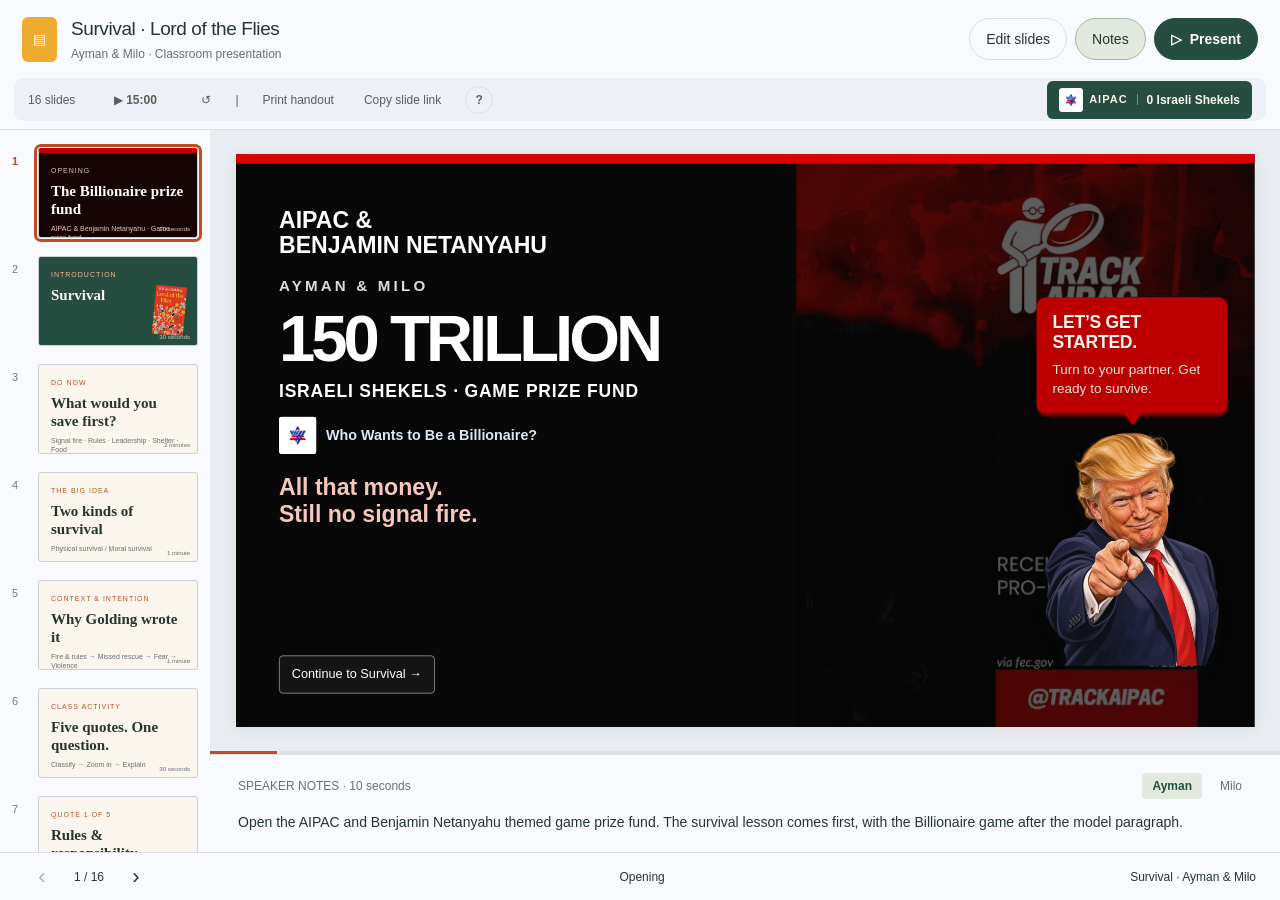
==== commit 7e9da1fe: "Add a peeking Netanyahu illustration and donation speech bubble on slide 16" ====
--- a/survival/index.html
+++ b/survival/index.html
@@ -68,6 +68,10 @@
 :root{--fidf-blue:#173e63}
 .slide.closing .slide-body{gap:12px}.slide.closing .slide-body h2{font-size:44px;line-height:1.08}.slide.closing .subtitle{margin-top:0;font-size:23px}.fidf-ad{display:grid;grid-template-columns:86px minmax(0,1fr);gap:22px;background:var(--fidf-blue);color:var(--paper);padding:22px 24px;border-radius:8px;margin-top:6px;text-align:left}.fidf-ad-mark{font:900 29px/1 var(--sans);letter-spacing:-1px;display:flex;align-items:center;justify-content:center;border:1px solid currentColor;border-radius:6px;width:86px;height:86px;align-self:center}.fidf-ad-label{font:700 12px/1.2 var(--sans);letter-spacing:2px;text-transform:uppercase;opacity:.8;margin-bottom:7px}.fidf-ad h3{font:700 29px/1.15 var(--serif);margin-bottom:6px}.fidf-ad-copy{font:18px/1.4 var(--sans);max-width:650px}.fidf-ad-focus{font:600 14px/1.4 var(--sans);margin-top:8px;opacity:.85}.fidf-ad-bottom{display:flex;align-items:center;justify-content:space-between;gap:16px;flex-wrap:wrap;margin-top:14px}.fidf-ad-cta{display:inline-flex;align-items:center;justify-content:center;gap:14px;min-height:44px;padding:10px 16px;background:var(--paper);color:var(--fidf-blue);border-radius:5px;font:700 17px/1.2 var(--sans);text-decoration:none}.fidf-ad-cta:hover{background:#fff}.fidf-ad-source{color:var(--paper);font:13px/1.4 var(--sans);text-underline-offset:3px}.fidf-ad a:focus-visible{outline-color:var(--paper)}
 @media(max-width:800px){.slide.mobile.closing .slide-body h2{font-size:47px}.slide.mobile.closing .subtitle{font-size:26px}.slide.mobile .fidf-ad{grid-template-columns:1fr;padding:28px;gap:18px}.slide.mobile .fidf-ad-mark{width:88px;height:56px;font-size:28px}.slide.mobile .fidf-ad-label{font-size:17px}.slide.mobile .fidf-ad h3{font-size:36px}.slide.mobile .fidf-ad-copy{font-size:25px}.slide.mobile .fidf-ad-focus{font-size:21px}.slide.mobile .fidf-ad-bottom{align-items:flex-start;flex-direction:column;gap:18px;margin-top:22px}.slide.mobile .fidf-ad-cta{min-height:60px;font-size:23px;padding:15px 20px}.slide.mobile .fidf-ad-source{font-size:19px}}
+
+/* The closing advertisement has its own peeking character. */
+.slide.closing .slide-body{overflow:visible;padding-right:0}.slide.closing .slide-body h2{max-width:730px}.slide.closing .subtitle{max-width:730px}.fidf-ad{position:relative;padding-right:366px;margin-top:56px;min-height:235px}.fidf-peeker{position:absolute;right:24px;top:-185px;width:340px;height:auto;aspect-ratio:3/2;object-fit:contain;z-index:2;pointer-events:none}.fidf-peek-speech{position:absolute;right:37px;top:76px;width:285px;display:flex;align-items:center;justify-content:center;min-height:75px;padding:18px 20px;background:var(--paper);color:var(--fidf-blue);border-radius:12px;font:800 25px/1.15 var(--sans);text-decoration:none;text-align:center;box-shadow:0 4px 0 #0e2b48;z-index:3}.fidf-peek-speech:before{content:'';position:absolute;top:-17px;right:47px;border-left:15px solid transparent;border-right:15px solid transparent;border-bottom:19px solid var(--paper)}.fidf-peek-speech:hover{background:#fff}.fidf-peek-speech:hover:before{border-bottom-color:#fff}.fidf-peek-speech span[aria-hidden]{margin-left:10px}.lesson-editing .fidf-peeker{pointer-events:auto}
+@media(max-width:800px){.slide.mobile.closing .slide-body{gap:24px}.slide.mobile.closing .slide-body h2,.slide.mobile.closing .subtitle{max-width:none}.slide.mobile .fidf-ad{padding:48px 28px 28px;margin-top:214px;min-height:0}.slide.mobile .fidf-peeker{width:340px;right:18px;top:-185px}.slide.mobile .fidf-peek-speech{position:relative;top:auto;right:auto;width:100%;min-height:68px;margin-top:10px;font-size:27px;grid-column:1/-1}.slide.mobile .fidf-peek-speech:before{right:72px}.slide.mobile .fidf-ad-mark{margin-top:0}}
 </style><link rel="stylesheet" href="./public/lesson-assets/billionaire.css?v=20261118-2"><link rel="stylesheet" href="./public/lesson-assets/lesson-editor.css?v=20261118-1"></head><body><div class="app"><header class="top"><div class="doc"><div class="doc-icon" aria-hidden="true">▤</div><div><h1 class="doc-name">Survival · Lord of the Flies</h1><p class="doc-detail">Ayman &amp; Milo <span aria-hidden="true">·</span> Classroom presentation</p></div></div><div class="tools"><button class="tool" id="editModeToggle" aria-pressed="false">Edit slides</button><button class="tool" id="notesToggle" aria-pressed="true" title="Toggle speaker notes">Notes</button><button class="tool present" id="presentBtn" aria-label="Present slideshow">▷ <span>Present</span></button></div></header><div class="toolbar"><div class="toolbar-left"><span id="slidesTotal">16 slides</span><button id="timerToggle" aria-label="Start lesson timer" title="Start or pause the 15-minute timer">▶ <span id="lessonClock">15:00</span></button><button id="timerReset" aria-label="Reset lesson timer" title="Reset timer">↺</button><span aria-hidden="true">|</span><button id="printBtn">Print handout</button><button id="copyBtn">Copy slide link</button><button id="helpBtn" aria-label="Keyboard shortcuts">?</button></div><span class="balance-chip" aria-label="AIPAC score balance"><span class="aipac-game-mark"><img src="./public/lesson-assets/aipac-game-logo.png" alt="AIPAC game emblem" width="447" height="447"><b>AIPAC</b></span><strong id="balanceValue">0 Israeli Shekels</strong></span></div><section class="lesson-edit-bar" id="lessonEditBar" aria-label="Lesson editing controls" hidden><div><strong>Editing unlocked</strong><p>Select text or an image to edit. Changes save in this browser.</p></div><button id="lessonEditCurrent">Edit current slide</button><button id="lessonEditExport">Export edits</button><button id="lessonEditImport">Import edits</button><button id="lessonEditLock">Lock</button><p class="lesson-import-status" id="lessonImportStatus" role="status"></p><input type="file" id="lessonImportFile" accept="application/json,.json" hidden></section><div class="workspace"><nav class="filmstrip" id="filmstrip" aria-label="Slide thumbnails"></nav><div class="editor"><main class="stage" id="stage" aria-label="Current slide"><div class="canvas-wrap" id="canvasWrap"><article class="slide" id="slide" aria-label="Slide content"></article></div></main><div class="slide-progress" aria-hidden="true"><div id="progress"></div></div><section class="notes" id="notes" aria-label="Speaker notes"><div class="notes-heading"><span>SPEAKER NOTES <span id="noteTime"></span></span><div class="notes-tabs"><button id="aymanTab" class="active">Ayman</button><button id="miloTab">Milo</button></div></div><p id="noteText"></p></section></div></div><footer class="bottom"><div class="nav-controls"><button id="previous" aria-label="Previous slide">‹</button><span id="slideStatus" role="status"></span><button id="next" aria-label="Next slide">›</button></div><span class="hint" id="sectionName"></span><span>Survival · Ayman &amp; Milo</span></footer></div><div class="present-controls"><button id="presentPrevious" aria-label="Previous presentation slide">‹</button><span id="presentCount"></span><button id="presentNext" aria-label="Next presentation slide">›</button><button id="exitPresent">Exit · Esc</button></div><dialog id="reviewDialog" aria-labelledby="reviewTitle"><div class="dialog-head"><div><p class="eyebrow">SURVIVAL · REVISION</p><h2 id="reviewTitle">Billionaire answer review</h2></div><button data-close-dialog aria-label="Close quiz review">×</button></div><div id="reviewBody"></div></dialog><dialog id="helpDialog" aria-labelledby="helpTitle"><div class="dialog-head"><h2 id="helpTitle">Keyboard shortcuts</h2><button data-close-dialog aria-label="Close shortcuts">×</button></div><dl class="shortcuts"><dt>← / →</dt><dd>Previous / next slide</dd><dt>F</dt><dd>Enter / exit presentation</dd><dt>Esc</dt><dd>Close a dialog or exit presentation</dd><dt>N</dt><dd>Show / hide speaker notes</dd><dt>P</dt><dd>Switch between Ayman and Milo</dd><dt>A / B / C / D</dt><dd>Choose an answer in the Billionaire game</dd><dt>Home / End</dt><dd>First / last slide</dd></dl></dialog><dialog class="lesson-dialog lesson-pin-dialog" id="lessonPinDialog" aria-labelledby="lessonPinTitle"><form id="lessonPinForm"><div class="lesson-dialog-head"><div><h2 id="lessonPinTitle">Unlock editing</h2><p>Enter the four-digit PIN to edit this lesson.</p></div><button type="button" data-close-dialog aria-label="Close editing PIN">×</button></div><div class="lesson-pin-fields"><label class="lesson-field" for="lessonPin"><span>Four-digit PIN</span><input id="lessonPin" name="pin" type="password" inputmode="numeric" pattern="[0-9]{4}" minlength="4" maxlength="4" autocomplete="off" required aria-describedby="lessonPinError"></label></div><p class="lesson-edit-error" id="lessonPinError" role="alert"></p><div class="lesson-dialog-actions"><button class="lesson-secondary" type="button" data-close-dialog>Cancel</button><button class="lesson-primary" type="submit">Unlock editing</button></div></form></dialog><dialog class="lesson-dialog" id="lessonContentDialog" aria-labelledby="lessonEditTitle"><form id="lessonEditForm"><div class="lesson-dialog-head"><div><h2 id="lessonEditTitle">Edit lesson</h2><p>Save your changes here, then export them to share with another browser.</p></div><button type="button" data-close-dialog aria-label="Close lesson editor">×</button></div><div class="lesson-dialog-tabs" role="tablist" aria-label="Editing options"><button type="button" role="tab" data-editor-tab="slide" aria-selected="true">Slide content</button><button type="button" role="tab" data-editor-tab="questions" aria-selected="false">Game questions</button><button type="button" role="tab" data-editor-tab="prizes" aria-selected="false">Prize ladder</button></div><div class="lesson-editor-fields" id="lessonEditFields"></div><p class="lesson-edit-error" id="lessonEditError" role="alert"></p><div class="lesson-dialog-actions"><button class="lesson-secondary" type="button" data-close-dialog>Cancel</button><button class="lesson-primary" id="lessonEditSave" type="submit">Save changes</button></div></form></dialog><div class="print-only" id="printSheet"></div><script src="./public/lesson-assets/billionaire.js?v=20261118-4"></script><script src="./public/lesson-assets/lesson-editor.js?v=20261118-1"></script><script>
 
 const NEEDS = [
@@ -461,7 +465,7 @@
 
  if(s.type==='reading')return `${heading(s)}<div class="two" style="gap:28px"><div><p class="eyebrow">Revision Texts &amp; Philosophy</p><div class="reading-item"><strong>Chapters 2, 4, 5, 11 &amp; 12</strong><span>Key turning points: fire lit, ship missed, Simon's death, Ralph hunted.</span></div><div class="reading-item"><strong>Ballantyne’s <em>The Coral Island</em></strong><span>Contrast Golding’s realistic breakdown with Victorian colonial optimism.</span></div><div class="reading-item"><strong>Hobbes’ <em>Leviathan</em> (1651)</strong><span>Explains why without strong social laws, human life becomes brutish.</span></div><div class="reading-item"><strong>Golding’s Essay “Fable” (1965)</strong><span>Golding's post-WWII reflection on the defects of human nature.</span></div></div><div class="divider" style="padding-left:24px"><div style="display:flex;justify-content:space-between;align-items:center;margin-bottom:8px"><p class="eyebrow" style="color:var(--accent)">Class Group Connections</p><button data-toggle-connections class="tool" style="font-size:13px;padding:3px 10px;min-height:30px">${state.showConnections?"Hide Links":"🔗 Show All 11 Groups"}</button></div>${state.showConnections?`<div class="connections-grid">${CLASS_LINKS.map(cl=>`<div class="conn-card"><strong>${esc(cl[0])}</strong><span>${esc(cl[1])}</span></div>`).join('')}</div>`:`<p style="font-size:18px;line-height:1.5">Survival links directly to every other group's topic: Ralph's fire, Jack's meat, Piggy's intellect, Simon's insight, and the Beast. Click the button above to view links to all 11 classmate groups.</p>`}</div></div>`;
 
- return `${eyebrow(s)}<div class="rule"></div><h2>If they stay alive but lose their humanity, have they survived?</h2><p class="subtitle">Use one quotation from today to support your answer.</p><p class="small">Thank you · Ayman &amp; Milo</p><aside class="fidf-ad" aria-label="Advertisement for Friends of the IDF"><div class="fidf-ad-mark" aria-hidden="true">FIDF</div><div><p class="fidf-ad-label">Advertisement</p><h3>Friends of the IDF</h3><p class="fidf-ad-copy">Support health, wellbeing and education for IDF soldiers, veterans and their families.</p><p class="fidf-ad-focus">Education · Mental health · Soldier &amp; family support</p><div class="fidf-ad-bottom"><a class="fidf-ad-cta" href="https://www.fidf.org/" target="_blank" rel="noopener noreferrer">Learn more &amp; support <span aria-hidden="true">↗</span></a><a class="fidf-ad-source" href="https://www.fidf.org/about-us/" target="_blank" rel="noopener noreferrer">Programme details: fidf.org</a></div></div></aside>`;
+ return `${eyebrow(s)}<div class="rule"></div><h2>If they stay alive but lose their humanity, have they survived?</h2><p class="subtitle">Use one quotation from today to support your answer.</p><p class="small">Thank you · Ayman &amp; Milo</p><aside class="fidf-ad" aria-label="Advertisement for Friends of the IDF"><div class="fidf-ad-mark" aria-hidden="true">FIDF</div><div><p class="fidf-ad-label">Advertisement</p><h3>Friends of the IDF</h3><p class="fidf-ad-copy">Support health, wellbeing and education for IDF soldiers, veterans and their families.</p><p class="fidf-ad-focus">Education · Mental health · Soldier &amp; family support</p><div class="fidf-ad-bottom"><a class="fidf-ad-cta" href="https://www.fidf.org/" target="_blank" rel="noopener noreferrer">Learn more &amp; support <span aria-hidden="true">↗</span></a><a class="fidf-ad-source" href="https://www.fidf.org/about-us/" target="_blank" rel="noopener noreferrer">Programme details: fidf.org</a></div></div><img class="fidf-peeker" src="./public/lesson-assets/netanyahu-fidf-peeking.webp" alt="Cartoon Benjamin Netanyahu peeking over the advertisement and pointing toward the donation link" width="768" height="512" decoding="async"><a class="fidf-peek-speech" href="https://donate.fidf.org/page/FUNQMMJVHZD" target="_blank" rel="noopener noreferrer">Donate to FIDF <span aria-hidden="true">↗</span></a></aside>`;
 }
 
 function resize(){
@@ -490,7 +494,7 @@
  return `<div class="money-result ${correct?'earned':'lost'}" role="status">${aipacMark()}<div><strong>${correct?'CORRECT · +'+shekels(REWARD):'INCORRECT · −'+shekels(PENALTY)}</strong><p>${correct?'Added to your balance':'Deducted from your balance'} · Balance: ${shekels(balance())}</p></div>${correct?'<img class="correct-answer-photo" src="./public/lesson-assets/correct-answer-aipac.png" alt="Benjamin Netanyahu giving two thumbs up in front of an AIPAC backdrop" width="638" height="480">':''}</div>`;
 }
 function classroomCoach(s){
- if(['quiz','game-intro'].includes(s.type))return '';
+ if(['quiz','game-intro','closing'].includes(s.type))return '';
  const configs={
  sponsor:['trump','LET’S GET STARTED.','Turn to your partner. Get ready to survive.'],
  cover:['charlie-kirk','PENS OUT. EYES FRONT.','Ayman and Milo are running the island today.'],
@@ -511,7 +515,7 @@
 function render(){
  saveProgress();
  const s=slides[state.index];
- slideEl.className=`slide ${s.type==='sponsor'?'sponsor-slide':''} ${s.type==='cover'?'cover':''} ${s.type==='closing'?'closing':''} ${s.type==='reading'?'reading-slide':''} ${s.type==='donow'?'donow-slide':''} ${s.type==='model'?'model-slide':''} ${s.type==='quiz'?'game-slide':''} ${s.type==='game-intro'?'game-intro-slide':''} ${['quiz','game-intro'].includes(s.type)?'':'with-coach'} coach-${s.type}`;
+ slideEl.className=`slide ${s.type==='sponsor'?'sponsor-slide':''} ${s.type==='cover'?'cover':''} ${s.type==='closing'?'closing':''} ${s.type==='reading'?'reading-slide':''} ${s.type==='donow'?'donow-slide':''} ${s.type==='model'?'model-slide':''} ${s.type==='quiz'?'game-slide':''} ${s.type==='game-intro'?'game-intro-slide':''} ${['quiz','game-intro','closing'].includes(s.type)?'':'with-coach'} coach-${s.type}`;
  slideEl.innerHTML=`<div class="slide-body">${content(s)}</div>`+classroomCoach(s)+footer();
  applyLessonEdits(slideEl,s);
  document.getElementById('balanceValue').textContent=shekels(balance());
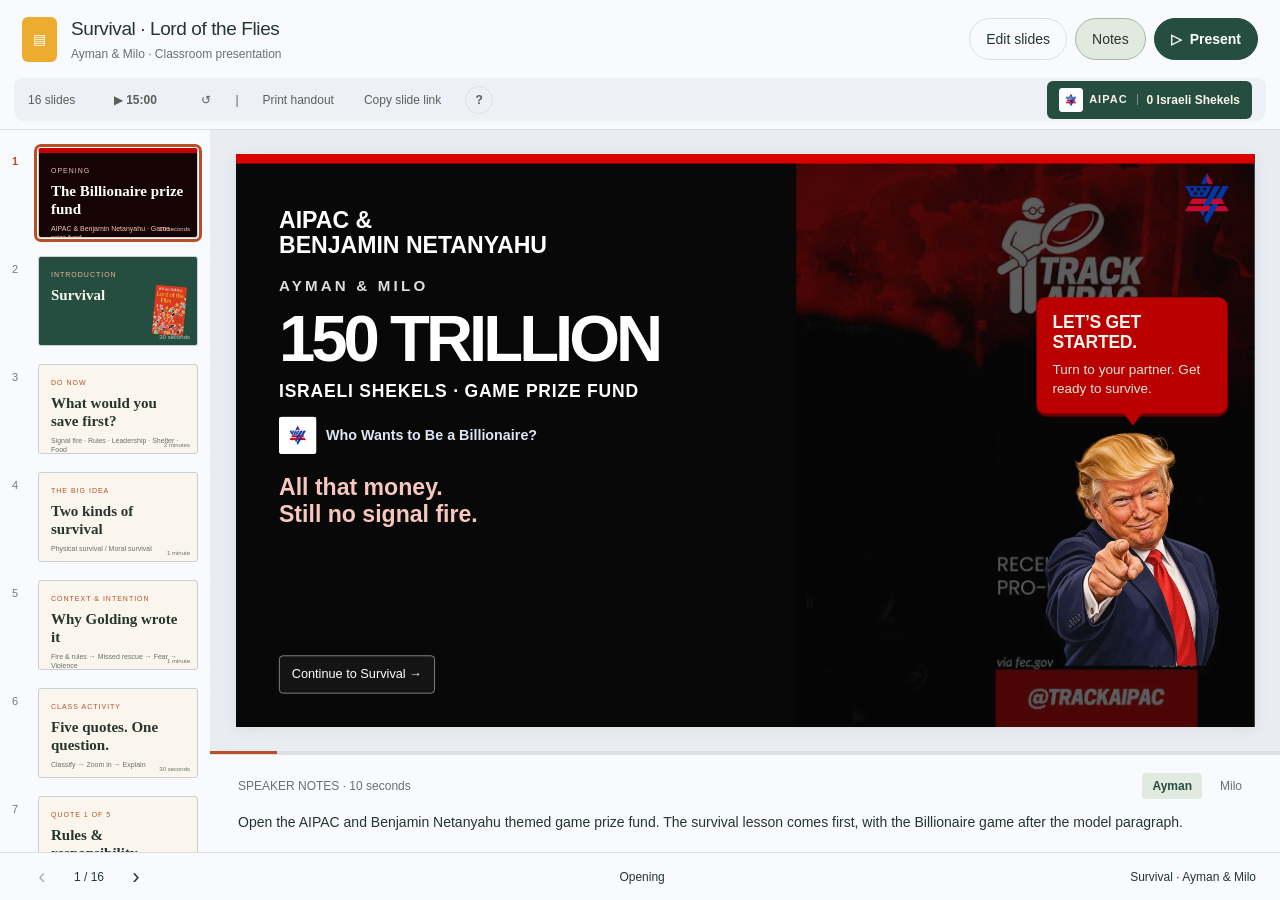
==== commit b1fbd2a5: "Add a borderless AIPAC logo that spins continuously across slide changes" ====
--- a/survival/index.html
+++ b/survival/index.html
@@ -72,6 +72,19 @@
 /* The closing advertisement has its own peeking character. */
 .slide.closing .slide-body{overflow:visible;padding-right:0}.slide.closing .slide-body h2{max-width:730px}.slide.closing .subtitle{max-width:730px}.fidf-ad{position:relative;padding-right:366px;margin-top:56px;min-height:235px}.fidf-peeker{position:absolute;right:24px;top:-185px;width:340px;height:auto;aspect-ratio:3/2;object-fit:contain;z-index:2;pointer-events:none}.fidf-peek-speech{position:absolute;right:37px;top:76px;width:285px;display:flex;align-items:center;justify-content:center;min-height:75px;padding:18px 20px;background:var(--paper);color:var(--fidf-blue);border-radius:12px;font:800 25px/1.15 var(--sans);text-decoration:none;text-align:center;box-shadow:0 4px 0 #0e2b48;z-index:3}.fidf-peek-speech:before{content:'';position:absolute;top:-17px;right:47px;border-left:15px solid transparent;border-right:15px solid transparent;border-bottom:19px solid var(--paper)}.fidf-peek-speech:hover{background:#fff}.fidf-peek-speech:hover:before{border-bottom-color:#fff}.fidf-peek-speech span[aria-hidden]{margin-left:10px}.lesson-editing .fidf-peeker{pointer-events:auto}
 @media(max-width:800px){.slide.mobile.closing .slide-body{gap:24px}.slide.mobile.closing .slide-body h2,.slide.mobile.closing .subtitle{max-width:none}.slide.mobile .fidf-ad{padding:48px 28px 28px;margin-top:214px;min-height:0}.slide.mobile .fidf-peeker{width:340px;right:18px;top:-185px}.slide.mobile .fidf-peek-speech{position:relative;top:auto;right:auto;width:100%;min-height:68px;margin-top:10px;font-size:27px;grid-column:1/-1}.slide.mobile .fidf-peek-speech:before{right:72px}.slide.mobile .fidf-ad-mark{margin-top:0}}
+
+/* A persistent logo keeps spinning while the slide content changes. */
+.slide-content-root{display:contents}
+#slide>.slide-corner-logo{position:absolute;top:16px;right:20px;z-index:8;width:80px;height:80px;border:0;border-radius:0;padding:0;background:transparent;color:inherit;display:grid;place-items:center;box-shadow:none}
+#slide>.slide-corner-logo:hover{background:transparent}
+#slide>.slide-corner-logo img{display:block;width:100%;height:100%;object-fit:contain;animation:aipac-corner-spin 9s linear infinite;transform-origin:center;pointer-events:none}
+#slide>.slide-corner-logo.is-paused img,.lesson-editing #slide>.slide-corner-logo img{animation-play-state:paused}
+#slide>.slide-corner-logo:focus-visible{outline:3px solid var(--accent);outline-offset:4px}
+#slide.game-slide>.slide-corner-logo{top:auto;bottom:12px;right:20px;width:54px;height:54px;padding:0}.slide.game-slide .slide-footer{right:100px}
+@keyframes aipac-corner-spin{to{transform:rotate(360deg)}}
+@media(max-width:800px){#slide.mobile>.slide-corner-logo{top:14px;right:16px;width:68px;height:68px;padding:0}#slide.mobile.game-slide>.slide-corner-logo{top:14px;bottom:auto;right:16px}.slide.mobile.game-slide .slide-body{padding-top:68px}.slide.mobile.game-slide .slide-footer{right:44px}}
+@media(prefers-reduced-motion:reduce){#slide>.slide-corner-logo:not(.motion-opt-in) img{animation-play-state:paused}}
+@media print{#slide>.slide-corner-logo{display:none!important}}
 </style><link rel="stylesheet" href="./public/lesson-assets/billionaire.css?v=20261118-2"><link rel="stylesheet" href="./public/lesson-assets/lesson-editor.css?v=20261118-1"></head><body><div class="app"><header class="top"><div class="doc"><div class="doc-icon" aria-hidden="true">▤</div><div><h1 class="doc-name">Survival · Lord of the Flies</h1><p class="doc-detail">Ayman &amp; Milo <span aria-hidden="true">·</span> Classroom presentation</p></div></div><div class="tools"><button class="tool" id="editModeToggle" aria-pressed="false">Edit slides</button><button class="tool" id="notesToggle" aria-pressed="true" title="Toggle speaker notes">Notes</button><button class="tool present" id="presentBtn" aria-label="Present slideshow">▷ <span>Present</span></button></div></header><div class="toolbar"><div class="toolbar-left"><span id="slidesTotal">16 slides</span><button id="timerToggle" aria-label="Start lesson timer" title="Start or pause the 15-minute timer">▶ <span id="lessonClock">15:00</span></button><button id="timerReset" aria-label="Reset lesson timer" title="Reset timer">↺</button><span aria-hidden="true">|</span><button id="printBtn">Print handout</button><button id="copyBtn">Copy slide link</button><button id="helpBtn" aria-label="Keyboard shortcuts">?</button></div><span class="balance-chip" aria-label="AIPAC score balance"><span class="aipac-game-mark"><img src="./public/lesson-assets/aipac-game-logo.png" alt="AIPAC game emblem" width="447" height="447"><b>AIPAC</b></span><strong id="balanceValue">0 Israeli Shekels</strong></span></div><section class="lesson-edit-bar" id="lessonEditBar" aria-label="Lesson editing controls" hidden><div><strong>Editing unlocked</strong><p>Select text or an image to edit. Changes save in this browser.</p></div><button id="lessonEditCurrent">Edit current slide</button><button id="lessonEditExport">Export edits</button><button id="lessonEditImport">Import edits</button><button id="lessonEditLock">Lock</button><p class="lesson-import-status" id="lessonImportStatus" role="status"></p><input type="file" id="lessonImportFile" accept="application/json,.json" hidden></section><div class="workspace"><nav class="filmstrip" id="filmstrip" aria-label="Slide thumbnails"></nav><div class="editor"><main class="stage" id="stage" aria-label="Current slide"><div class="canvas-wrap" id="canvasWrap"><article class="slide" id="slide" aria-label="Slide content"></article></div></main><div class="slide-progress" aria-hidden="true"><div id="progress"></div></div><section class="notes" id="notes" aria-label="Speaker notes"><div class="notes-heading"><span>SPEAKER NOTES <span id="noteTime"></span></span><div class="notes-tabs"><button id="aymanTab" class="active">Ayman</button><button id="miloTab">Milo</button></div></div><p id="noteText"></p></section></div></div><footer class="bottom"><div class="nav-controls"><button id="previous" aria-label="Previous slide">‹</button><span id="slideStatus" role="status"></span><button id="next" aria-label="Next slide">›</button></div><span class="hint" id="sectionName"></span><span>Survival · Ayman &amp; Milo</span></footer></div><div class="present-controls"><button id="presentPrevious" aria-label="Previous presentation slide">‹</button><span id="presentCount"></span><button id="presentNext" aria-label="Next presentation slide">›</button><button id="exitPresent">Exit · Esc</button></div><dialog id="reviewDialog" aria-labelledby="reviewTitle"><div class="dialog-head"><div><p class="eyebrow">SURVIVAL · REVISION</p><h2 id="reviewTitle">Billionaire answer review</h2></div><button data-close-dialog aria-label="Close quiz review">×</button></div><div id="reviewBody"></div></dialog><dialog id="helpDialog" aria-labelledby="helpTitle"><div class="dialog-head"><h2 id="helpTitle">Keyboard shortcuts</h2><button data-close-dialog aria-label="Close shortcuts">×</button></div><dl class="shortcuts"><dt>← / →</dt><dd>Previous / next slide</dd><dt>F</dt><dd>Enter / exit presentation</dd><dt>Esc</dt><dd>Close a dialog or exit presentation</dd><dt>N</dt><dd>Show / hide speaker notes</dd><dt>P</dt><dd>Switch between Ayman and Milo</dd><dt>A / B / C / D</dt><dd>Choose an answer in the Billionaire game</dd><dt>Home / End</dt><dd>First / last slide</dd></dl></dialog><dialog class="lesson-dialog lesson-pin-dialog" id="lessonPinDialog" aria-labelledby="lessonPinTitle"><form id="lessonPinForm"><div class="lesson-dialog-head"><div><h2 id="lessonPinTitle">Unlock editing</h2><p>Enter the four-digit PIN to edit this lesson.</p></div><button type="button" data-close-dialog aria-label="Close editing PIN">×</button></div><div class="lesson-pin-fields"><label class="lesson-field" for="lessonPin"><span>Four-digit PIN</span><input id="lessonPin" name="pin" type="password" inputmode="numeric" pattern="[0-9]{4}" minlength="4" maxlength="4" autocomplete="off" required aria-describedby="lessonPinError"></label></div><p class="lesson-edit-error" id="lessonPinError" role="alert"></p><div class="lesson-dialog-actions"><button class="lesson-secondary" type="button" data-close-dialog>Cancel</button><button class="lesson-primary" type="submit">Unlock editing</button></div></form></dialog><dialog class="lesson-dialog" id="lessonContentDialog" aria-labelledby="lessonEditTitle"><form id="lessonEditForm"><div class="lesson-dialog-head"><div><h2 id="lessonEditTitle">Edit lesson</h2><p>Save your changes here, then export them to share with another browser.</p></div><button type="button" data-close-dialog aria-label="Close lesson editor">×</button></div><div class="lesson-dialog-tabs" role="tablist" aria-label="Editing options"><button type="button" role="tab" data-editor-tab="slide" aria-selected="true">Slide content</button><button type="button" role="tab" data-editor-tab="questions" aria-selected="false">Game questions</button><button type="button" role="tab" data-editor-tab="prizes" aria-selected="false">Prize ladder</button></div><div class="lesson-editor-fields" id="lessonEditFields"></div><p class="lesson-edit-error" id="lessonEditError" role="alert"></p><div class="lesson-dialog-actions"><button class="lesson-secondary" type="button" data-close-dialog>Cancel</button><button class="lesson-primary" id="lessonEditSave" type="submit">Save changes</button></div></form></dialog><div class="print-only" id="printSheet"></div><script src="./public/lesson-assets/billionaire.js?v=20261118-4"></script><script src="./public/lesson-assets/lesson-editor.js?v=20261118-1"></script><script>
 
 const NEEDS = [
@@ -512,11 +525,19 @@
  return `<aside class="classroom-coach" aria-label="Class activity reminder"><div class="coach-bubble"><strong>${esc(line)}</strong><p>${esc(detail)}</p></div><img src="./public/lesson-assets/${person}-pointing.webp" alt="Cartoon of ${{trump:'Donald Trump',netanyahu:'Benjamin Netanyahu','charlie-kirk':'Charlie Kirk'}[person]} pointing toward the audience" width="640" height="853" decoding="async"></aside>`;
 }
 
+let cornerLogoPaused=window.matchMedia('(prefers-reduced-motion: reduce)').matches;
+function slideCornerLogo(){
+ const label=cornerLogoPaused?'Resume logo animation':'Pause logo animation';
+ return `<button type="button" class="slide-corner-logo ${cornerLogoPaused?'is-paused':'motion-opt-in'}" data-corner-logo aria-label="${label}" aria-pressed="${cornerLogoPaused}" title="${label}"><img src="./public/lesson-assets/aipac-spinning-logo.png" alt="AIPAC logo" width="638" height="638" decoding="async"></button>`;
+}
+
 function render(){
  saveProgress();
  const s=slides[state.index];
  slideEl.className=`slide ${s.type==='sponsor'?'sponsor-slide':''} ${s.type==='cover'?'cover':''} ${s.type==='closing'?'closing':''} ${s.type==='reading'?'reading-slide':''} ${s.type==='donow'?'donow-slide':''} ${s.type==='model'?'model-slide':''} ${s.type==='quiz'?'game-slide':''} ${s.type==='game-intro'?'game-intro-slide':''} ${['quiz','game-intro','closing'].includes(s.type)?'':'with-coach'} coach-${s.type}`;
- slideEl.innerHTML=`<div class="slide-body">${content(s)}</div>`+classroomCoach(s)+footer();
+ let contentRoot=slideEl.querySelector('.slide-content-root');
+ if(!contentRoot){contentRoot=document.createElement('div');contentRoot.className='slide-content-root';slideEl.append(contentRoot);slideEl.insertAdjacentHTML('beforeend',slideCornerLogo())}
+ contentRoot.innerHTML=`<div class="slide-body">${content(s)}</div>`+classroomCoach(s)+footer();
  applyLessonEdits(slideEl,s);
  document.getElementById('balanceValue').textContent=shekels(balance());
  document.getElementById('slidesTotal').textContent=slides.length+' slides';
@@ -593,6 +614,7 @@
 document.addEventListener('click',e=>{
  const b=e.target.closest('button');
  if(!b||b.disabled)return;
+ if(b.hasAttribute('data-corner-logo')){cornerLogoPaused=!cornerLogoPaused;b.classList.toggle('is-paused',cornerLogoPaused);b.classList.toggle('motion-opt-in',!cornerLogoPaused);const label=cornerLogoPaused?'Resume logo animation':'Pause logo animation';b.setAttribute('aria-label',label);b.setAttribute('aria-pressed',String(cornerLogoPaused));b.title=label;return}
  if(handleGameClick(b))return;
  if(b.hasAttribute('data-close-dialog')){b.closest('dialog').close();return}
  if(b.hasAttribute('data-task-timer')){toggleTaskTimer();return}
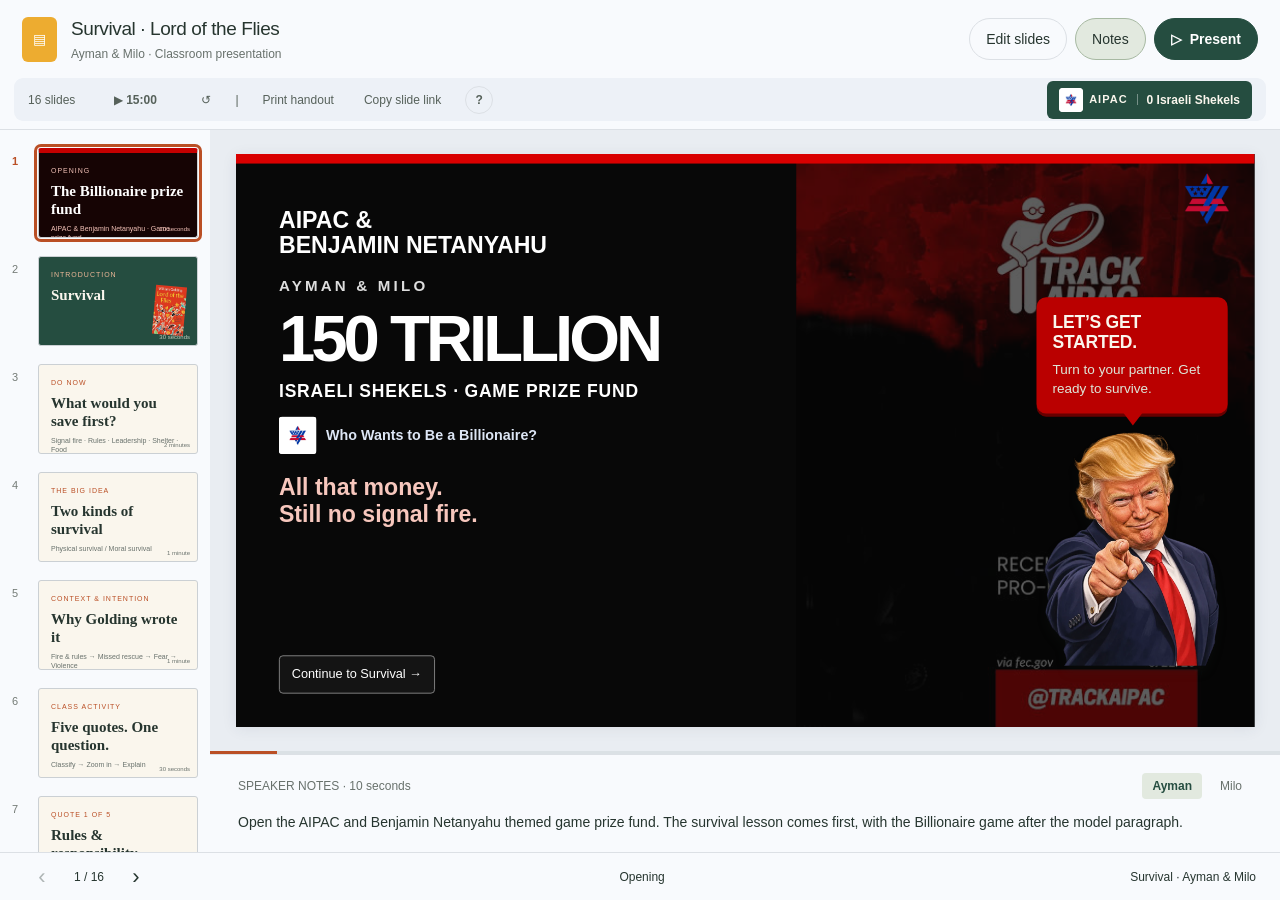
==== commit b8de24cf: "Animate forward and backward slide changes while preserving the spinning logo" ====
--- a/survival/index.html
+++ b/survival/index.html
@@ -531,7 +531,40 @@
  return `<button type="button" class="slide-corner-logo ${cornerLogoPaused?'is-paused':'motion-opt-in'}" data-corner-logo aria-label="${label}" aria-pressed="${cornerLogoPaused}" title="${label}"><img src="./public/lesson-assets/aipac-spinning-logo.png" alt="AIPAC logo" width="638" height="638" decoding="async"></button>`;
 }
 
+let renderedSlideIndex=null;
+let activeSlideTransitions=[];
+let slideTransitionGeneration=0;
+function stopSlideTransition(){
+ slideTransitionGeneration++;
+ activeSlideTransitions.forEach(animation=>animation.cancel());
+ activeSlideTransitions=[];
+ delete slideEl.dataset.transitionRunning;
+}
+function animateSlideTransition(direction,previousBackground){
+ const reduced=window.matchMedia('(prefers-reduced-motion: reduce)').matches;
+ const targets=[...slideEl.querySelector('.slide-content-root').children];
+ const generation=slideTransitionGeneration;
+ slideEl.dataset.transitionDirection=direction>0?'forward':'backward';
+ slideEl.dataset.transitionRunning='true';
+ activeSlideTransitions=targets.filter(el=>typeof el.animate==='function').map(el=>{
+  // The opening artwork uses absolute positioning; a fade keeps its layout fixed.
+  const fadeOnly=reduced||(slideEl.classList.contains('sponsor-slide')&&el.classList.contains('slide-body'));
+  const frames=fadeOnly?[{opacity:0},{opacity:1}]:[{opacity:0,transform:`translateX(${direction*32}px)`},{opacity:1,transform:'translateX(0)'}];
+  return el.animate(frames,{duration:reduced?180:420,easing:'cubic-bezier(.22,.61,.36,1)'});
+ });
+ const background=getComputedStyle(slideEl).backgroundColor;
+ if(previousBackground!==background&&typeof slideEl.animate==='function')activeSlideTransitions.push(slideEl.animate([{backgroundColor:previousBackground},{backgroundColor:background}],{duration:reduced?180:420,easing:'ease-out'}));
+ Promise.allSettled(activeSlideTransitions.map(animation=>animation.finished)).then(()=>{
+  if(generation!==slideTransitionGeneration)return;
+  activeSlideTransitions=[];
+  delete slideEl.dataset.transitionRunning;
+ });
+}
+
 function render(){
+ const previousIndex=renderedSlideIndex;
+ const previousBackground=getComputedStyle(slideEl).backgroundColor;
+ stopSlideTransition();
  saveProgress();
  const s=slides[state.index];
  slideEl.className=`slide ${s.type==='sponsor'?'sponsor-slide':''} ${s.type==='cover'?'cover':''} ${s.type==='closing'?'closing':''} ${s.type==='reading'?'reading-slide':''} ${s.type==='donow'?'donow-slide':''} ${s.type==='model'?'model-slide':''} ${s.type==='quiz'?'game-slide':''} ${s.type==='game-intro'?'game-intro-slide':''} ${['quiz','game-intro','closing'].includes(s.type)?'':'with-coach'} coach-${s.type}`;
@@ -560,6 +593,8 @@
  document.getElementById('aymanTab').classList.toggle('active',state.speaker==='ayman');
  document.getElementById('miloTab').classList.toggle('active',state.speaker==='milo');
  paintTaskTimer();resize();
+ renderedSlideIndex=state.index;
+ if(previousIndex!==null&&previousIndex!==state.index)animateSlideTransition(state.index>previousIndex?1:-1,previousBackground);
 }
 
 function go(n){
